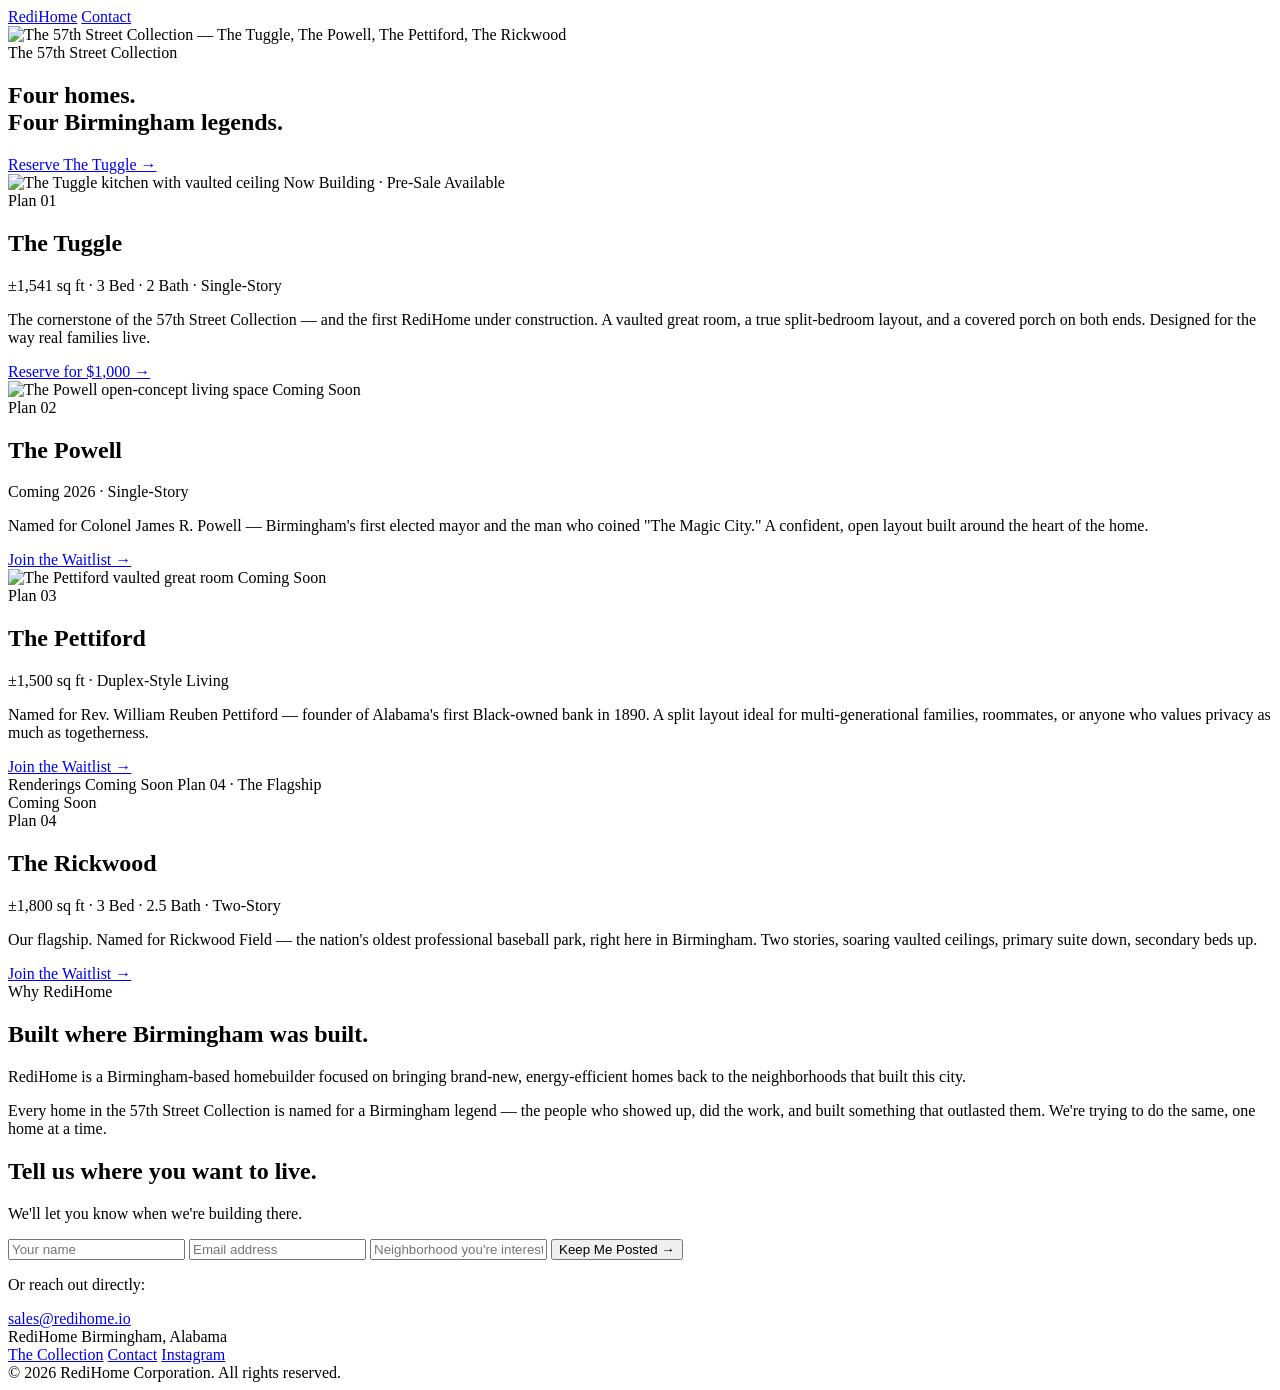
==== index.html @ cc53cb32 "Initial upload" ====
<!DOCTYPE html>
<html lang="en">
<head>
  <meta charset="UTF-8" />
  <meta name="viewport" content="width=device-width, initial-scale=1.0" />
  <title>RediHome — New homes in Birmingham's historic neighborhoods</title>
  <meta name="description" content="The 57th Street Collection. Four homes. Four Birmingham legends. Brand-new construction in Birmingham's historic neighborhoods." />

  <!-- Open Graph -->
  <meta property="og:title" content="RediHome — The 57th Street Collection" />
  <meta property="og:description" content="New homes in Birmingham's historic neighborhoods." />
  <meta property="og:image" content="/images/lineup.jpg" />
  <meta property="og:type" content="website" />

  <!-- Fonts -->
  <link rel="preconnect" href="https://fonts.googleapis.com" />
  <link rel="preconnect" href="https://fonts.gstatic.com" crossorigin />
  <link href="https://fonts.googleapis.com/css2?family=Fraunces:opsz,wght@9..144,300;9..144,400;9..144,500;9..144,600&family=Inter:wght@300;400;500;600&display=swap" rel="stylesheet" />

  <link rel="stylesheet" href="/styles.css" />
</head>
<body>

  <!-- NAV -->
  <nav class="nav">
    <a href="/" class="nav-logo">RediHome</a>
    <a href="#contact" class="nav-link">Contact</a>
  </nav>

  <!-- HERO -->
  <section class="hero">
    <div class="hero-image-wrap">
      <img src="/images/lineup.jpg" alt="The 57th Street Collection — The Tuggle, The Powell, The Pettiford, The Rickwood" class="hero-image" />
    </div>
    <div class="hero-caption">
      <span class="hero-eyebrow">The 57th Street Collection</span>
      <h1 class="hero-title">Four homes.<br/>Four Birmingham legends.</h1>
      <a href="#tuggle" class="btn-primary">Reserve The Tuggle &rarr;</a>
    </div>
  </section>

  <!-- THE COLLECTION -->
  <section class="collection" id="collection">

    <!-- THE TUGGLE -->
    <article class="plan" id="tuggle">
      <div class="plan-image">
        <img src="/images/tuggle-kitchen.jpg" alt="The Tuggle kitchen with vaulted ceiling" loading="lazy" />
        <span class="status status-available">Now Building · Pre-Sale Available</span>
      </div>
      <div class="plan-content">
        <span class="plan-number">Plan 01</span>
        <h2 class="plan-name">The Tuggle</h2>
        <p class="plan-specs">±1,541 sq ft · 3 Bed · 2 Bath · Single-Story</p>
        <p class="plan-description">
          The cornerstone of the 57th Street Collection — and the first RediHome under construction. A vaulted great room, a true split-bedroom layout, and a covered porch on both ends. Designed for the way real families live.
        </p>
        <a href="#contact" class="btn-secondary">Reserve for $1,000 &rarr;</a>
      </div>
    </article>

    <!-- THE POWELL -->
    <article class="plan plan-reverse" id="powell">
      <div class="plan-image">
        <img src="/images/powell-entry.jpg" alt="The Powell open-concept living space" loading="lazy" />
        <span class="status">Coming Soon</span>
      </div>
      <div class="plan-content">
        <span class="plan-number">Plan 02</span>
        <h2 class="plan-name">The Powell</h2>
        <p class="plan-specs">Coming 2026 · Single-Story</p>
        <p class="plan-description">
          Named for Colonel James R. Powell — Birmingham's first elected mayor and the man who coined "The Magic City." A confident, open layout built around the heart of the home.
        </p>
        <a href="#contact" class="btn-secondary">Join the Waitlist &rarr;</a>
      </div>
    </article>

    <!-- THE PETTIFORD -->
    <article class="plan" id="pettiford">
      <div class="plan-image">
        <img src="/images/pettiford-vaulted.jpg" alt="The Pettiford vaulted great room" loading="lazy" />
        <span class="status">Coming Soon</span>
      </div>
      <div class="plan-content">
        <span class="plan-number">Plan 03</span>
        <h2 class="plan-name">The Pettiford</h2>
        <p class="plan-specs">±1,500 sq ft · Duplex-Style Living</p>
        <p class="plan-description">
          Named for Rev. William Reuben Pettiford — founder of Alabama's first Black-owned bank in 1890. A split layout ideal for multi-generational families, roommates, or anyone who values privacy as much as togetherness.
        </p>
        <a href="#contact" class="btn-secondary">Join the Waitlist &rarr;</a>
      </div>
    </article>

    <!-- THE RICKWOOD -->
    <article class="plan plan-reverse" id="rickwood">
      <div class="plan-image plan-image-placeholder">
        <div class="placeholder-content">
          <span class="placeholder-label">Renderings Coming Soon</span>
          <span class="placeholder-sub">Plan 04 · The Flagship</span>
        </div>
        <span class="status">Coming Soon</span>
      </div>
      <div class="plan-content">
        <span class="plan-number">Plan 04</span>
        <h2 class="plan-name">The Rickwood</h2>
        <p class="plan-specs">±1,800 sq ft · 3 Bed · 2.5 Bath · Two-Story</p>
        <p class="plan-description">
          Our flagship. Named for Rickwood Field — the nation's oldest professional baseball park, right here in Birmingham. Two stories, soaring vaulted ceilings, primary suite down, secondary beds up.
        </p>
        <a href="#contact" class="btn-secondary">Join the Waitlist &rarr;</a>
      </div>
    </article>

  </section>

  <!-- STORY -->
  <section class="story">
    <div class="story-inner">
      <span class="story-eyebrow">Why RediHome</span>
      <h2 class="story-title">Built where Birmingham was built.</h2>
      <p>
        RediHome is a Birmingham-based homebuilder focused on bringing brand-new, energy-efficient homes back to the neighborhoods that built this city.
      </p>
      <p>
        Every home in the 57th Street Collection is named for a Birmingham legend — the people who showed up, did the work, and built something that outlasted them. We're trying to do the same, one home at a time.
      </p>
    </div>
  </section>

  <!-- CONTACT / SIGNUP -->
  <section class="contact" id="contact">
    <div class="contact-inner">
      <h2 class="contact-title">Tell us where you want to live.</h2>
      <p class="contact-sub">We'll let you know when we're building there.</p>

      <form class="contact-form" action="https://formspree.io/f/YOUR_FORM_ID" method="POST">
        <input type="text" name="name" placeholder="Your name" required />
        <input type="email" name="email" placeholder="Email address" required />
        <input type="text" name="neighborhood" placeholder="Neighborhood you're interested in (optional)" />
        <button type="submit" class="btn-primary">Keep Me Posted &rarr;</button>
      </form>

      <div class="contact-direct">
        <p>Or reach out directly:</p>
        <a href="mailto:sales@redihome.io">sales@redihome.io</a>
      </div>
    </div>
  </section>

  <!-- FOOTER -->
  <footer class="footer">
    <div class="footer-inner">
      <div class="footer-brand">
        <span class="footer-logo">RediHome</span>
        <span class="footer-tagline">Birmingham, Alabama</span>
      </div>
      <div class="footer-links">
        <a href="#collection">The Collection</a>
        <a href="#contact">Contact</a>
        <a href="https://instagram.com/redihome" target="_blank" rel="noopener">Instagram</a>
      </div>
      <div class="footer-legal">
        <span>&copy; 2026 RediHome Corporation. All rights reserved.</span>
      </div>
    </div>
  </footer>

</body>
</html>
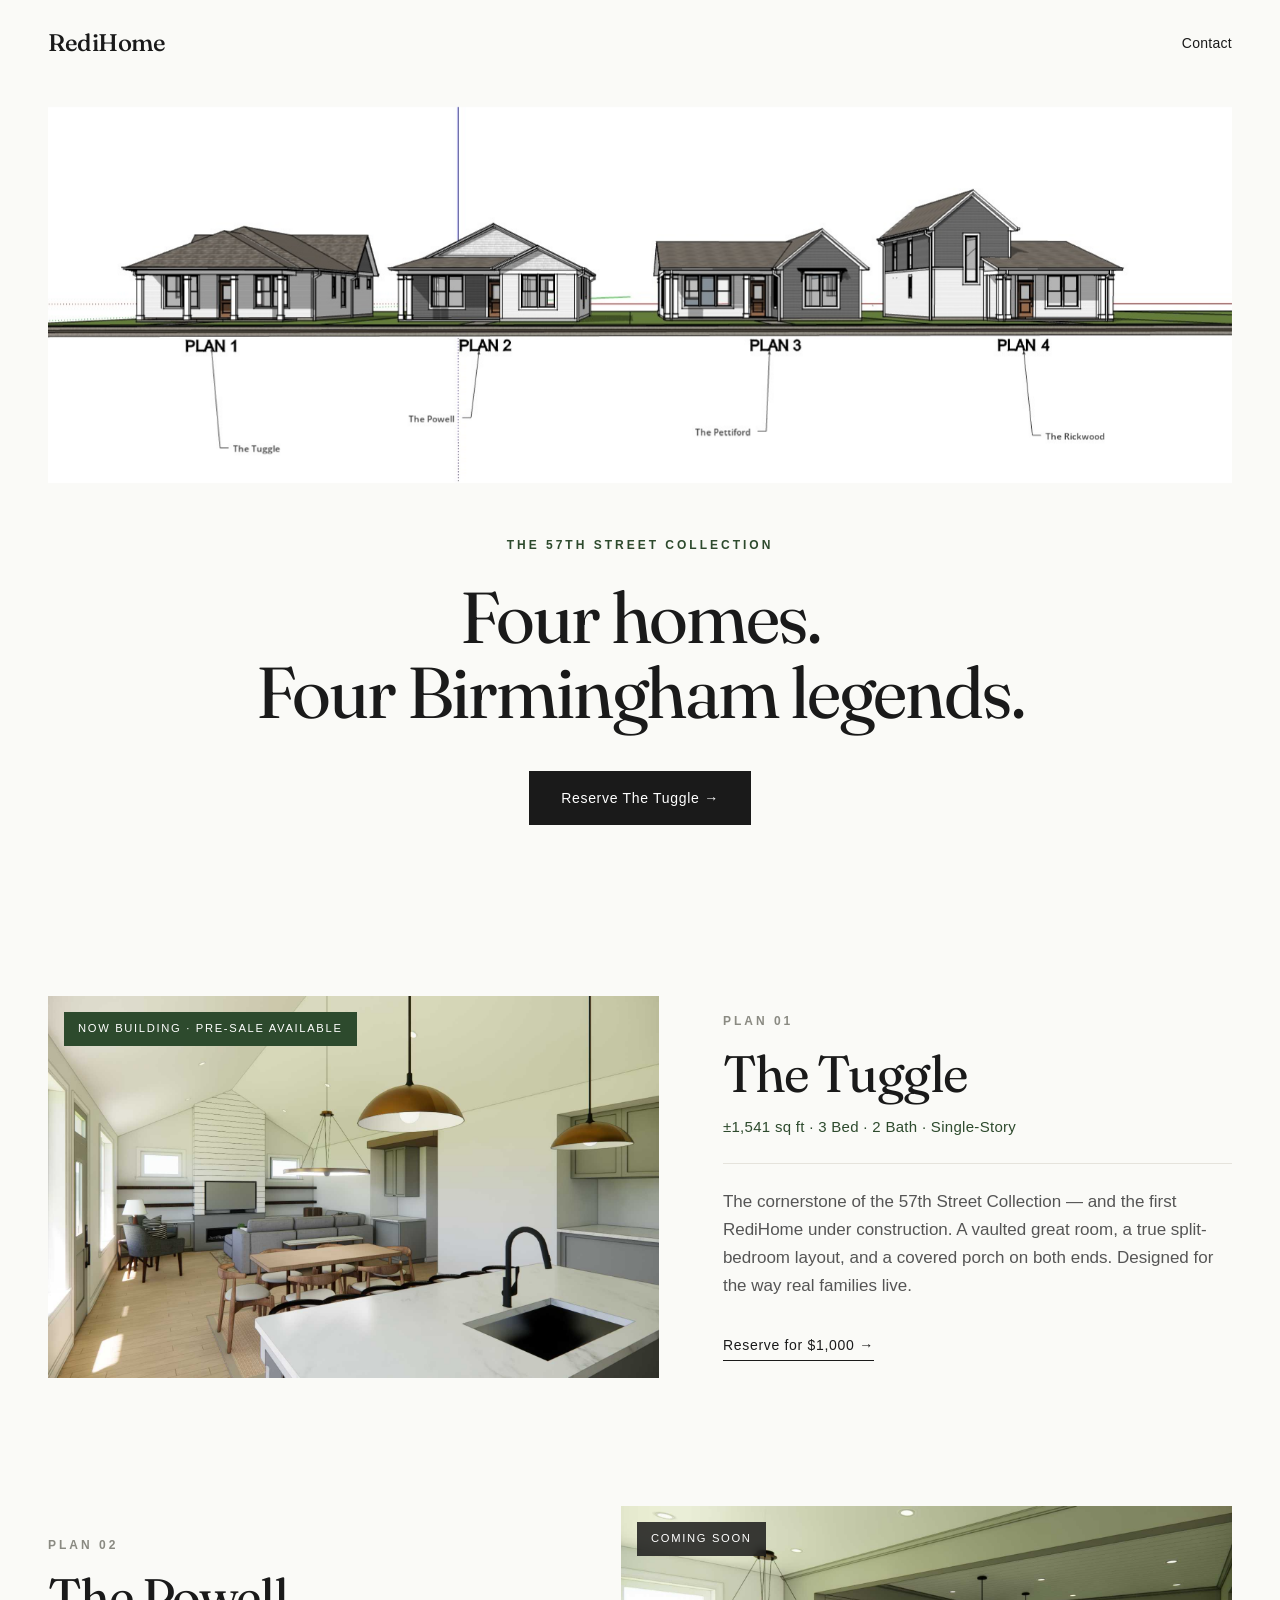
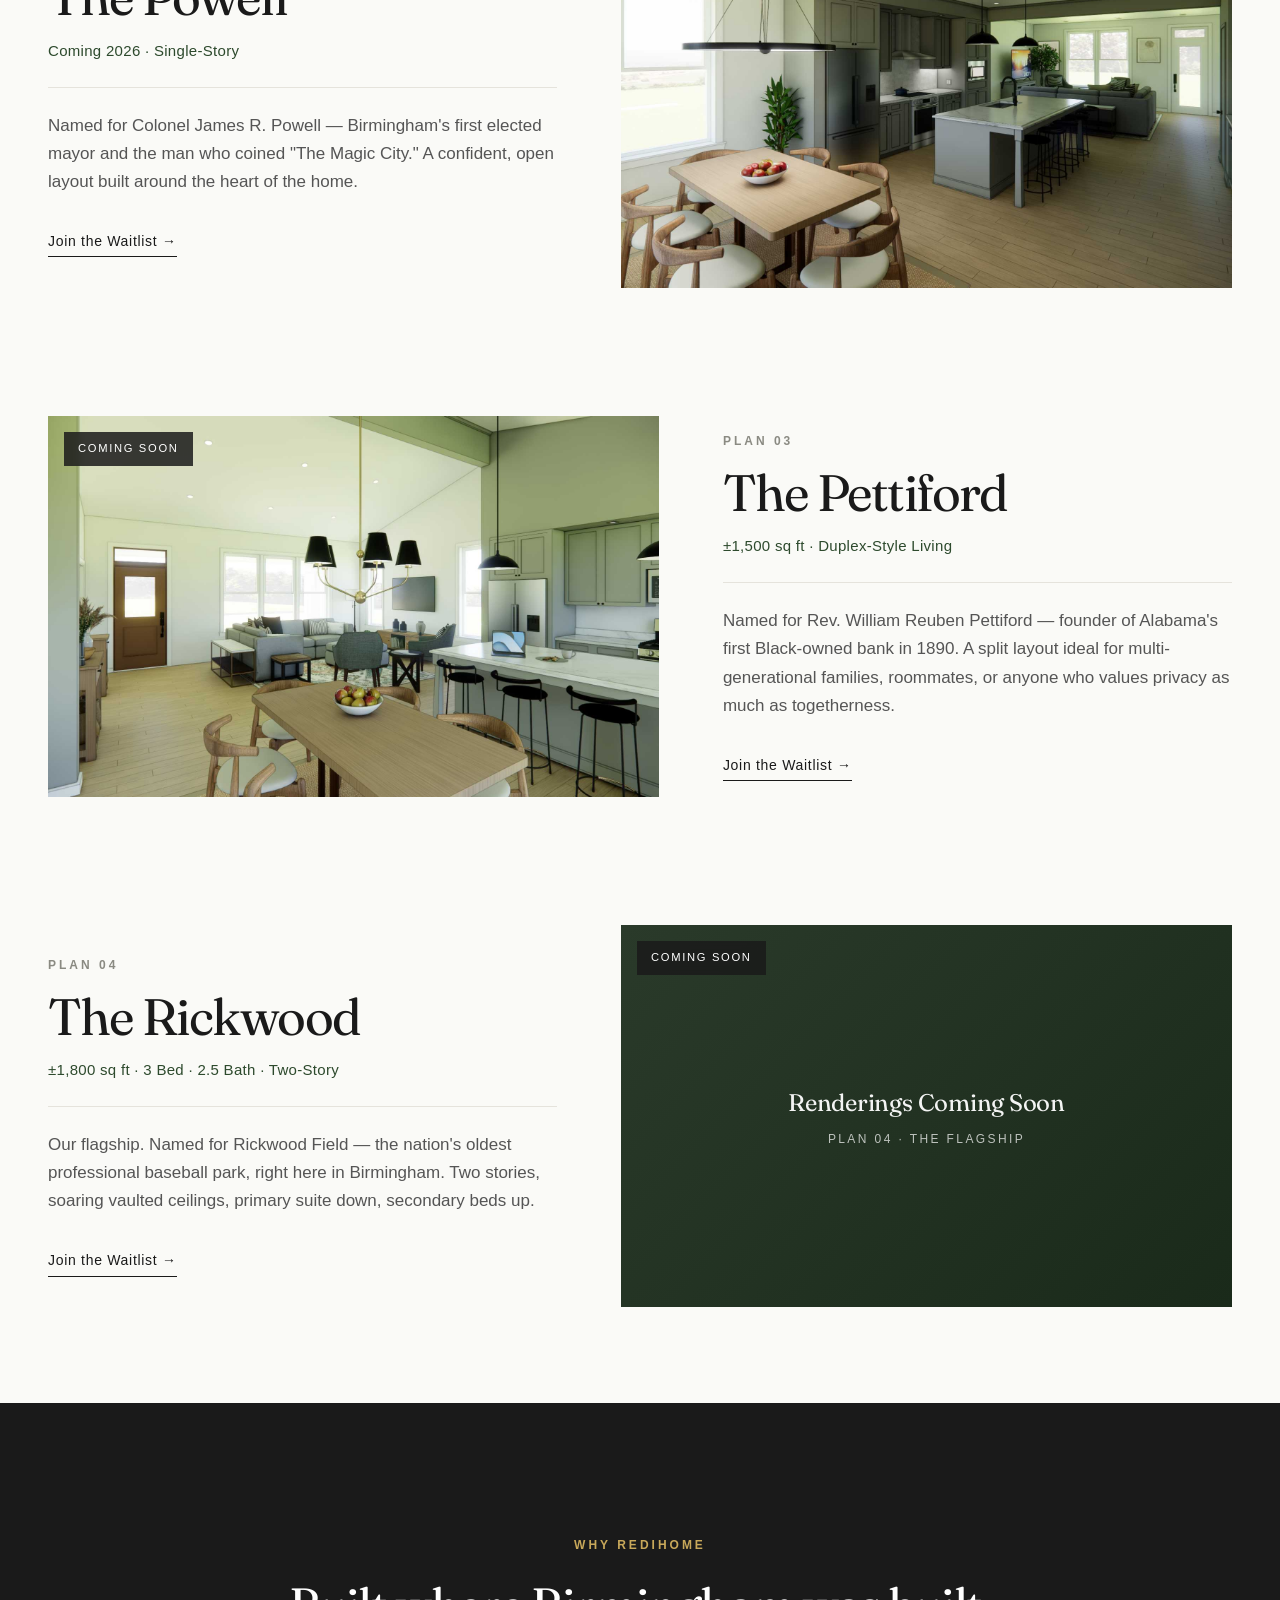
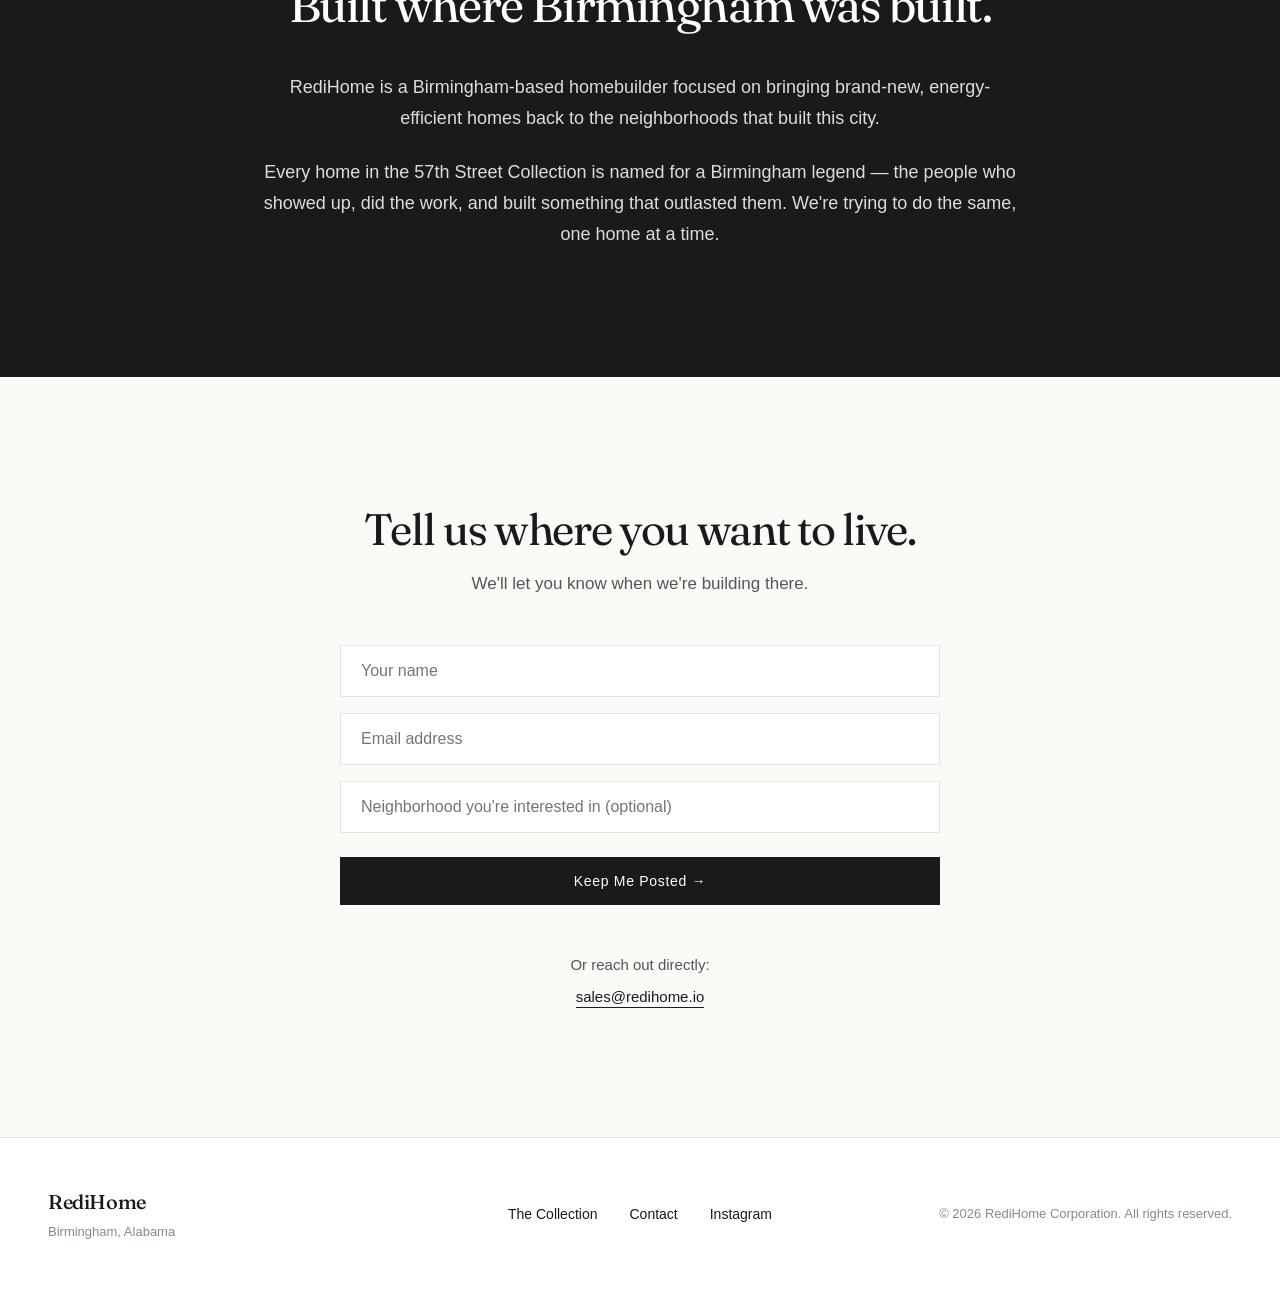
==== commit e05f31d2: "Update index.html" ====
--- a/index.html
+++ b/index.html
@@ -159,7 +159,7 @@
       <div class="footer-links">
         <a href="#collection">The Collection</a>
         <a href="#contact">Contact</a>
-        <a href="https://instagram.com/redihome" target="_blank" rel="noopener">Instagram</a>
+        <a href="https://instagram.com/redihome.io" target="_blank" rel="noopener">Instagram</a>
       </div>
       <div class="footer-legal">
         <span>&copy; 2026 RediHome Corporation. All rights reserved.</span>
--- a/styles.css
+++ b/styles.css
@@ -0,0 +1,565 @@
+/* ============================================
+   RediHome — 57th Street Collection
+   Minimalist editorial design
+   ============================================ */
+
+:root {
+  --color-bg: #fafaf7;
+  --color-paper: #ffffff;
+  --color-ink: #1a1a1a;
+  --color-ink-soft: #555;
+  --color-ink-mute: #8a8a82;
+  --color-rule: #e5e3dc;
+  --color-accent: #2d4a2d;       /* deep forest — RediHome */
+  --color-accent-soft: #5cb85c;
+  --color-gold: #c8a85a;
+
+  --font-display: 'Fraunces', Georgia, serif;
+  --font-body: 'Inter', -apple-system, sans-serif;
+
+  --container: 1280px;
+  --gutter: clamp(1.25rem, 4vw, 3rem);
+}
+
+* { box-sizing: border-box; margin: 0; padding: 0; }
+
+html { scroll-behavior: smooth; }
+
+body {
+  font-family: var(--font-body);
+  background: var(--color-bg);
+  color: var(--color-ink);
+  font-size: 16px;
+  line-height: 1.6;
+  -webkit-font-smoothing: antialiased;
+  -moz-osx-font-smoothing: grayscale;
+}
+
+img { max-width: 100%; height: auto; display: block; }
+a { color: inherit; text-decoration: none; }
+
+/* ============================================
+   NAVIGATION
+   ============================================ */
+.nav {
+  position: absolute;
+  top: 0;
+  left: 0;
+  right: 0;
+  z-index: 10;
+  display: flex;
+  justify-content: space-between;
+  align-items: center;
+  padding: 1.5rem var(--gutter);
+}
+
+.nav-logo {
+  font-family: var(--font-display);
+  font-size: 1.5rem;
+  font-weight: 500;
+  letter-spacing: -0.02em;
+  color: var(--color-ink);
+}
+
+.nav-link {
+  font-size: 0.875rem;
+  font-weight: 500;
+  letter-spacing: 0.02em;
+  color: var(--color-ink);
+  transition: opacity 0.2s ease;
+}
+
+.nav-link:hover { opacity: 0.6; }
+
+/* ============================================
+   HERO
+   ============================================ */
+.hero {
+  min-height: 100vh;
+  display: flex;
+  flex-direction: column;
+  justify-content: center;
+  padding: 6rem var(--gutter) 4rem;
+  background: var(--color-bg);
+}
+
+.hero-image-wrap {
+  max-width: var(--container);
+  width: 100%;
+  margin: 0 auto 3rem;
+}
+
+.hero-image {
+  width: 100%;
+  height: auto;
+}
+
+.hero-caption {
+  max-width: var(--container);
+  width: 100%;
+  margin: 0 auto;
+  text-align: center;
+}
+
+.hero-eyebrow {
+  display: inline-block;
+  font-size: 0.75rem;
+  font-weight: 600;
+  letter-spacing: 0.25em;
+  text-transform: uppercase;
+  color: var(--color-accent);
+  margin-bottom: 1.5rem;
+}
+
+.hero-title {
+  font-family: var(--font-display);
+  font-size: clamp(2.5rem, 6vw, 4.5rem);
+  font-weight: 400;
+  line-height: 1.05;
+  letter-spacing: -0.03em;
+  color: var(--color-ink);
+  margin-bottom: 2.5rem;
+}
+
+/* ============================================
+   BUTTONS
+   ============================================ */
+.btn-primary {
+  display: inline-block;
+  background: var(--color-ink);
+  color: var(--color-paper);
+  padding: 1rem 2rem;
+  font-size: 0.875rem;
+  font-weight: 500;
+  letter-spacing: 0.05em;
+  border: none;
+  border-radius: 0;
+  cursor: pointer;
+  transition: background 0.2s ease, transform 0.2s ease;
+  font-family: var(--font-body);
+}
+
+.btn-primary:hover {
+  background: var(--color-accent);
+  transform: translateY(-1px);
+}
+
+.btn-secondary {
+  display: inline-flex;
+  align-items: center;
+  gap: 0.5rem;
+  font-size: 0.875rem;
+  font-weight: 500;
+  letter-spacing: 0.05em;
+  color: var(--color-ink);
+  padding-bottom: 0.25rem;
+  border-bottom: 1px solid var(--color-ink);
+  transition: gap 0.2s ease, color 0.2s ease;
+}
+
+.btn-secondary:hover {
+  gap: 0.75rem;
+  color: var(--color-accent);
+  border-color: var(--color-accent);
+}
+
+/* ============================================
+   COLLECTION — PLAN CARDS
+   ============================================ */
+.collection {
+  max-width: var(--container);
+  margin: 0 auto;
+  padding: 6rem var(--gutter);
+}
+
+.plan {
+  display: grid;
+  grid-template-columns: 1.2fr 1fr;
+  gap: 4rem;
+  align-items: center;
+  margin-bottom: 8rem;
+}
+
+.plan:last-child { margin-bottom: 0; }
+
+.plan-reverse {
+  direction: rtl;
+}
+
+.plan-reverse > * {
+  direction: ltr;
+}
+
+.plan-image {
+  position: relative;
+  overflow: hidden;
+  background: var(--color-rule);
+  aspect-ratio: 16 / 10;
+}
+
+.plan-image img {
+  width: 100%;
+  height: 100%;
+  object-fit: cover;
+  transition: transform 0.6s cubic-bezier(0.22, 1, 0.36, 1);
+}
+
+.plan:hover .plan-image img {
+  transform: scale(1.03);
+}
+
+.status {
+  position: absolute;
+  top: 1rem;
+  left: 1rem;
+  background: rgba(26, 26, 26, 0.85);
+  color: var(--color-paper);
+  padding: 0.5rem 0.875rem;
+  font-size: 0.7rem;
+  font-weight: 500;
+  letter-spacing: 0.15em;
+  text-transform: uppercase;
+  backdrop-filter: blur(4px);
+}
+
+.status-available {
+  background: var(--color-accent);
+}
+
+/* Placeholder for missing renderings */
+.plan-image-placeholder {
+  background: linear-gradient(135deg, #2a3a2a 0%, #1a2a1a 100%);
+  display: flex;
+  align-items: center;
+  justify-content: center;
+}
+
+.placeholder-content {
+  text-align: center;
+  color: var(--color-paper);
+  padding: 2rem;
+}
+
+.placeholder-label {
+  display: block;
+  font-family: var(--font-display);
+  font-size: 1.5rem;
+  font-weight: 400;
+  letter-spacing: -0.01em;
+  margin-bottom: 0.5rem;
+  opacity: 0.95;
+}
+
+.placeholder-sub {
+  display: block;
+  font-size: 0.75rem;
+  font-weight: 500;
+  letter-spacing: 0.2em;
+  text-transform: uppercase;
+  opacity: 0.7;
+}
+
+/* Plan content */
+.plan-content {
+  padding: 1rem 0;
+}
+
+.plan-number {
+  display: block;
+  font-size: 0.75rem;
+  font-weight: 600;
+  letter-spacing: 0.25em;
+  text-transform: uppercase;
+  color: var(--color-ink-mute);
+  margin-bottom: 1rem;
+}
+
+.plan-name {
+  font-family: var(--font-display);
+  font-size: clamp(2.25rem, 4vw, 3.5rem);
+  font-weight: 400;
+  line-height: 1;
+  letter-spacing: -0.03em;
+  margin-bottom: 1rem;
+}
+
+.plan-specs {
+  font-size: 0.9375rem;
+  font-weight: 500;
+  color: var(--color-accent);
+  letter-spacing: 0.02em;
+  margin-bottom: 1.5rem;
+  padding-bottom: 1.5rem;
+  border-bottom: 1px solid var(--color-rule);
+}
+
+.plan-description {
+  font-size: 1.0625rem;
+  line-height: 1.65;
+  color: var(--color-ink-soft);
+  margin-bottom: 2rem;
+}
+
+/* ============================================
+   STORY
+   ============================================ */
+.story {
+  background: var(--color-ink);
+  color: var(--color-paper);
+  padding: 8rem var(--gutter);
+}
+
+.story-inner {
+  max-width: 760px;
+  margin: 0 auto;
+  text-align: center;
+}
+
+.story-eyebrow {
+  display: inline-block;
+  font-size: 0.75rem;
+  font-weight: 600;
+  letter-spacing: 0.25em;
+  text-transform: uppercase;
+  color: var(--color-gold);
+  margin-bottom: 1.5rem;
+}
+
+.story-title {
+  font-family: var(--font-display);
+  font-size: clamp(2rem, 4.5vw, 3rem);
+  font-weight: 400;
+  line-height: 1.1;
+  letter-spacing: -0.03em;
+  margin-bottom: 2.5rem;
+}
+
+.story p {
+  font-size: 1.125rem;
+  line-height: 1.7;
+  color: rgba(255, 255, 255, 0.85);
+  margin-bottom: 1.5rem;
+}
+
+.story p:last-child { margin-bottom: 0; }
+
+/* ============================================
+   CONTACT
+   ============================================ */
+.contact {
+  padding: 8rem var(--gutter);
+  background: var(--color-bg);
+}
+
+.contact-inner {
+  max-width: 600px;
+  margin: 0 auto;
+  text-align: center;
+}
+
+.contact-title {
+  font-family: var(--font-display);
+  font-size: clamp(2rem, 4vw, 2.75rem);
+  font-weight: 400;
+  line-height: 1.1;
+  letter-spacing: -0.03em;
+  margin-bottom: 1rem;
+}
+
+.contact-sub {
+  font-size: 1.0625rem;
+  color: var(--color-ink-soft);
+  margin-bottom: 3rem;
+}
+
+.contact-form {
+  display: flex;
+  flex-direction: column;
+  gap: 1rem;
+  margin-bottom: 3rem;
+}
+
+.contact-form input {
+  width: 100%;
+  padding: 1rem 1.25rem;
+  border: 1px solid var(--color-rule);
+  background: var(--color-paper);
+  font-family: var(--font-body);
+  font-size: 1rem;
+  color: var(--color-ink);
+  border-radius: 0;
+  transition: border-color 0.2s ease;
+}
+
+.contact-form input:focus {
+  outline: none;
+  border-color: var(--color-accent);
+}
+
+.contact-form button {
+  width: 100%;
+  margin-top: 0.5rem;
+}
+
+.contact-direct {
+  font-size: 0.9375rem;
+  color: var(--color-ink-soft);
+}
+
+.contact-direct p {
+  margin-bottom: 0.5rem;
+}
+
+.contact-direct a {
+  font-weight: 500;
+  color: var(--color-ink);
+  border-bottom: 1px solid var(--color-ink);
+  padding-bottom: 2px;
+  transition: color 0.2s ease, border-color 0.2s ease;
+}
+
+.contact-direct a:hover {
+  color: var(--color-accent);
+  border-color: var(--color-accent);
+}
+
+/* ============================================
+   FOOTER
+   ============================================ */
+.footer {
+  background: var(--color-paper);
+  border-top: 1px solid var(--color-rule);
+  padding: 3rem var(--gutter);
+}
+
+.footer-inner {
+  max-width: var(--container);
+  margin: 0 auto;
+  display: grid;
+  grid-template-columns: 1fr 1fr 1fr;
+  align-items: center;
+  gap: 2rem;
+}
+
+.footer-brand {
+  display: flex;
+  flex-direction: column;
+}
+
+.footer-logo {
+  font-family: var(--font-display);
+  font-size: 1.25rem;
+  font-weight: 500;
+  letter-spacing: -0.02em;
+}
+
+.footer-tagline {
+  font-size: 0.8125rem;
+  color: var(--color-ink-mute);
+  margin-top: 0.25rem;
+}
+
+.footer-links {
+  display: flex;
+  gap: 2rem;
+  justify-content: center;
+}
+
+.footer-links a {
+  font-size: 0.875rem;
+  font-weight: 500;
+  transition: color 0.2s ease;
+}
+
+.footer-links a:hover {
+  color: var(--color-accent);
+}
+
+.footer-legal {
+  text-align: right;
+  font-size: 0.8125rem;
+  color: var(--color-ink-mute);
+}
+
+/* ============================================
+   RESPONSIVE
+   ============================================ */
+@media (max-width: 900px) {
+  .plan,
+  .plan-reverse {
+    grid-template-columns: 1fr;
+    gap: 2rem;
+    margin-bottom: 5rem;
+    direction: ltr;
+  }
+
+  .hero {
+    padding-top: 5rem;
+    padding-bottom: 3rem;
+    min-height: auto;
+  }
+
+  .hero-image-wrap {
+    margin-bottom: 2rem;
+  }
+
+  .collection {
+    padding: 4rem var(--gutter);
+  }
+
+  .story,
+  .contact {
+    padding: 5rem var(--gutter);
+  }
+
+  .footer-inner {
+    grid-template-columns: 1fr;
+    text-align: center;
+    gap: 1.5rem;
+  }
+
+  .footer-links {
+    justify-content: center;
+  }
+
+  .footer-legal {
+    text-align: center;
+  }
+}
+
+@media (max-width: 600px) {
+  .nav {
+    padding: 1rem var(--gutter);
+  }
+
+  .nav-logo {
+    font-size: 1.25rem;
+  }
+
+  .hero-title {
+    margin-bottom: 2rem;
+  }
+
+  .plan-name {
+    font-size: 2.25rem;
+  }
+}
+
+/* ============================================
+   ENTRANCE ANIMATIONS
+   ============================================ */
+@keyframes fadeUp {
+  from {
+    opacity: 0;
+    transform: translateY(20px);
+  }
+  to {
+    opacity: 1;
+    transform: translateY(0);
+  }
+}
+
+.hero-eyebrow { animation: fadeUp 0.8s ease 0.1s both; }
+.hero-title { animation: fadeUp 0.8s ease 0.3s both; }
+.hero .btn-primary { animation: fadeUp 0.8s ease 0.5s both; }
+.hero-image-wrap { animation: fadeUp 1s ease both; }
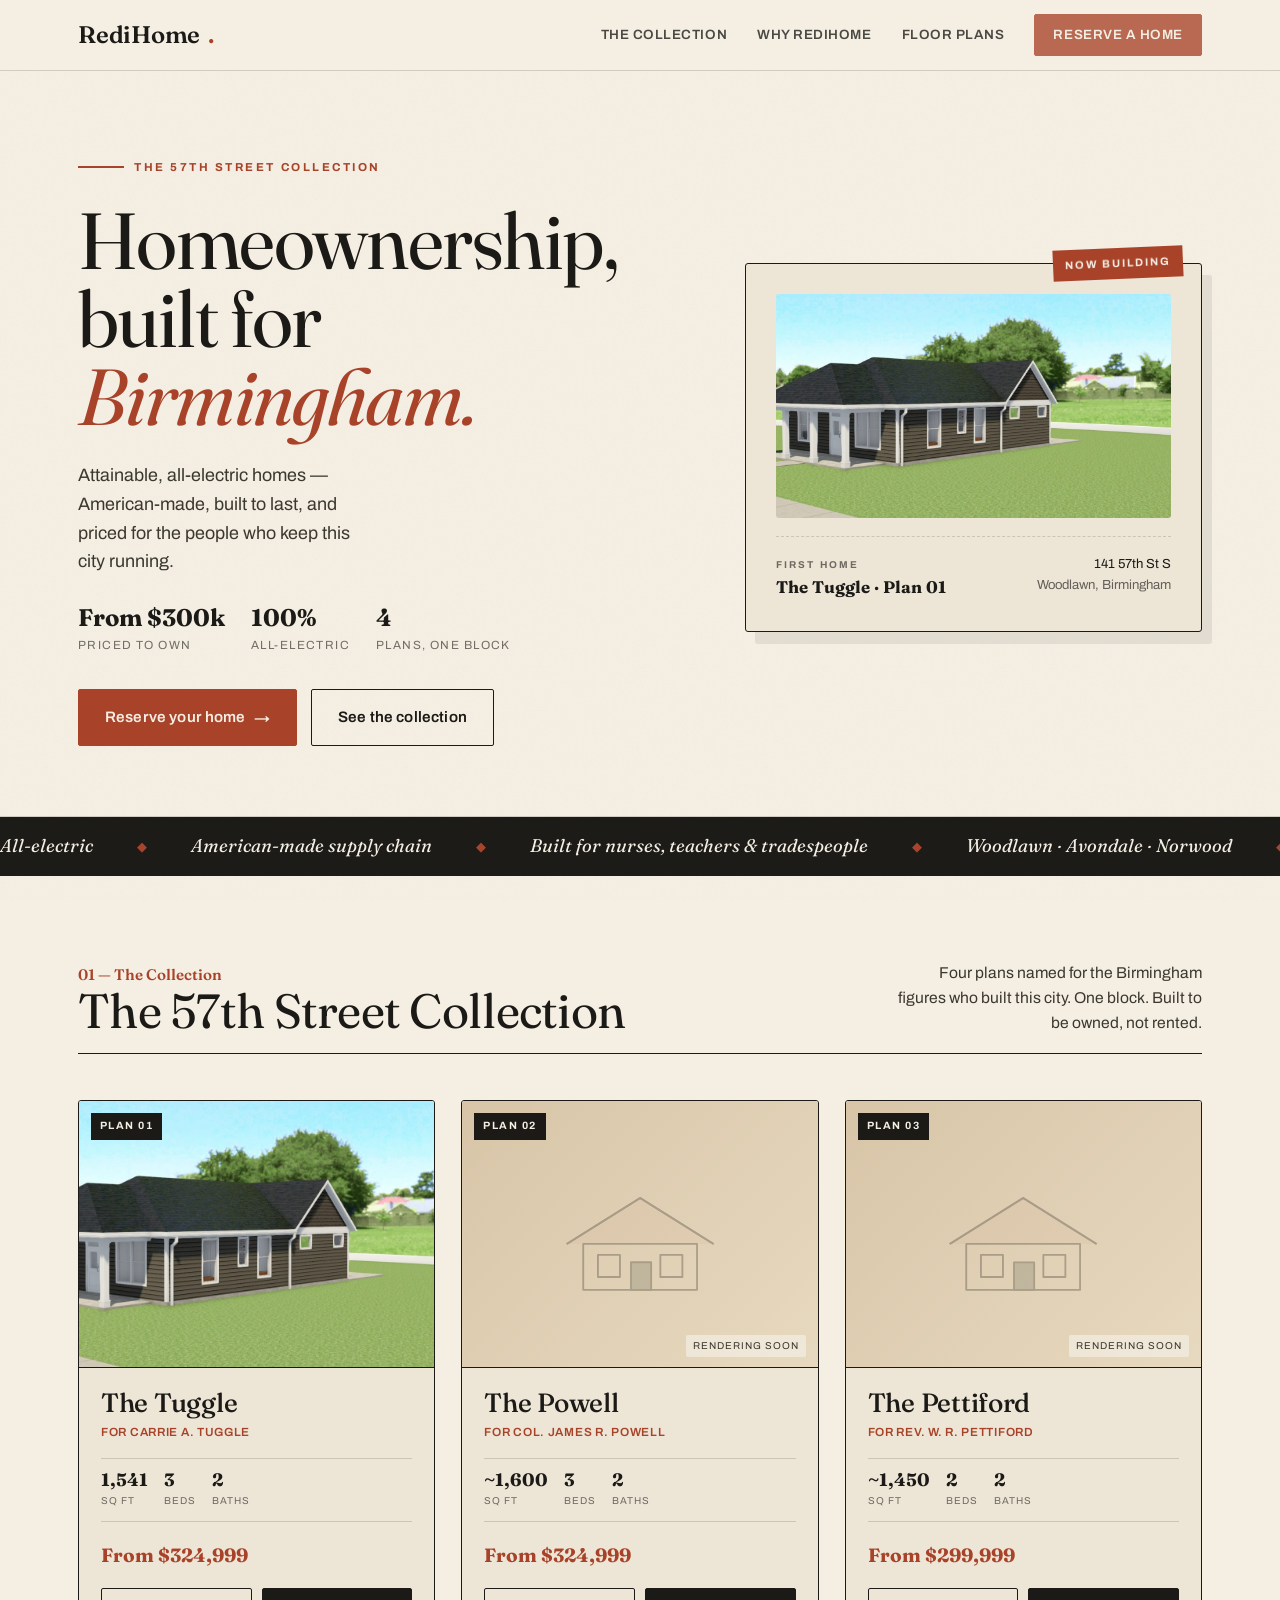
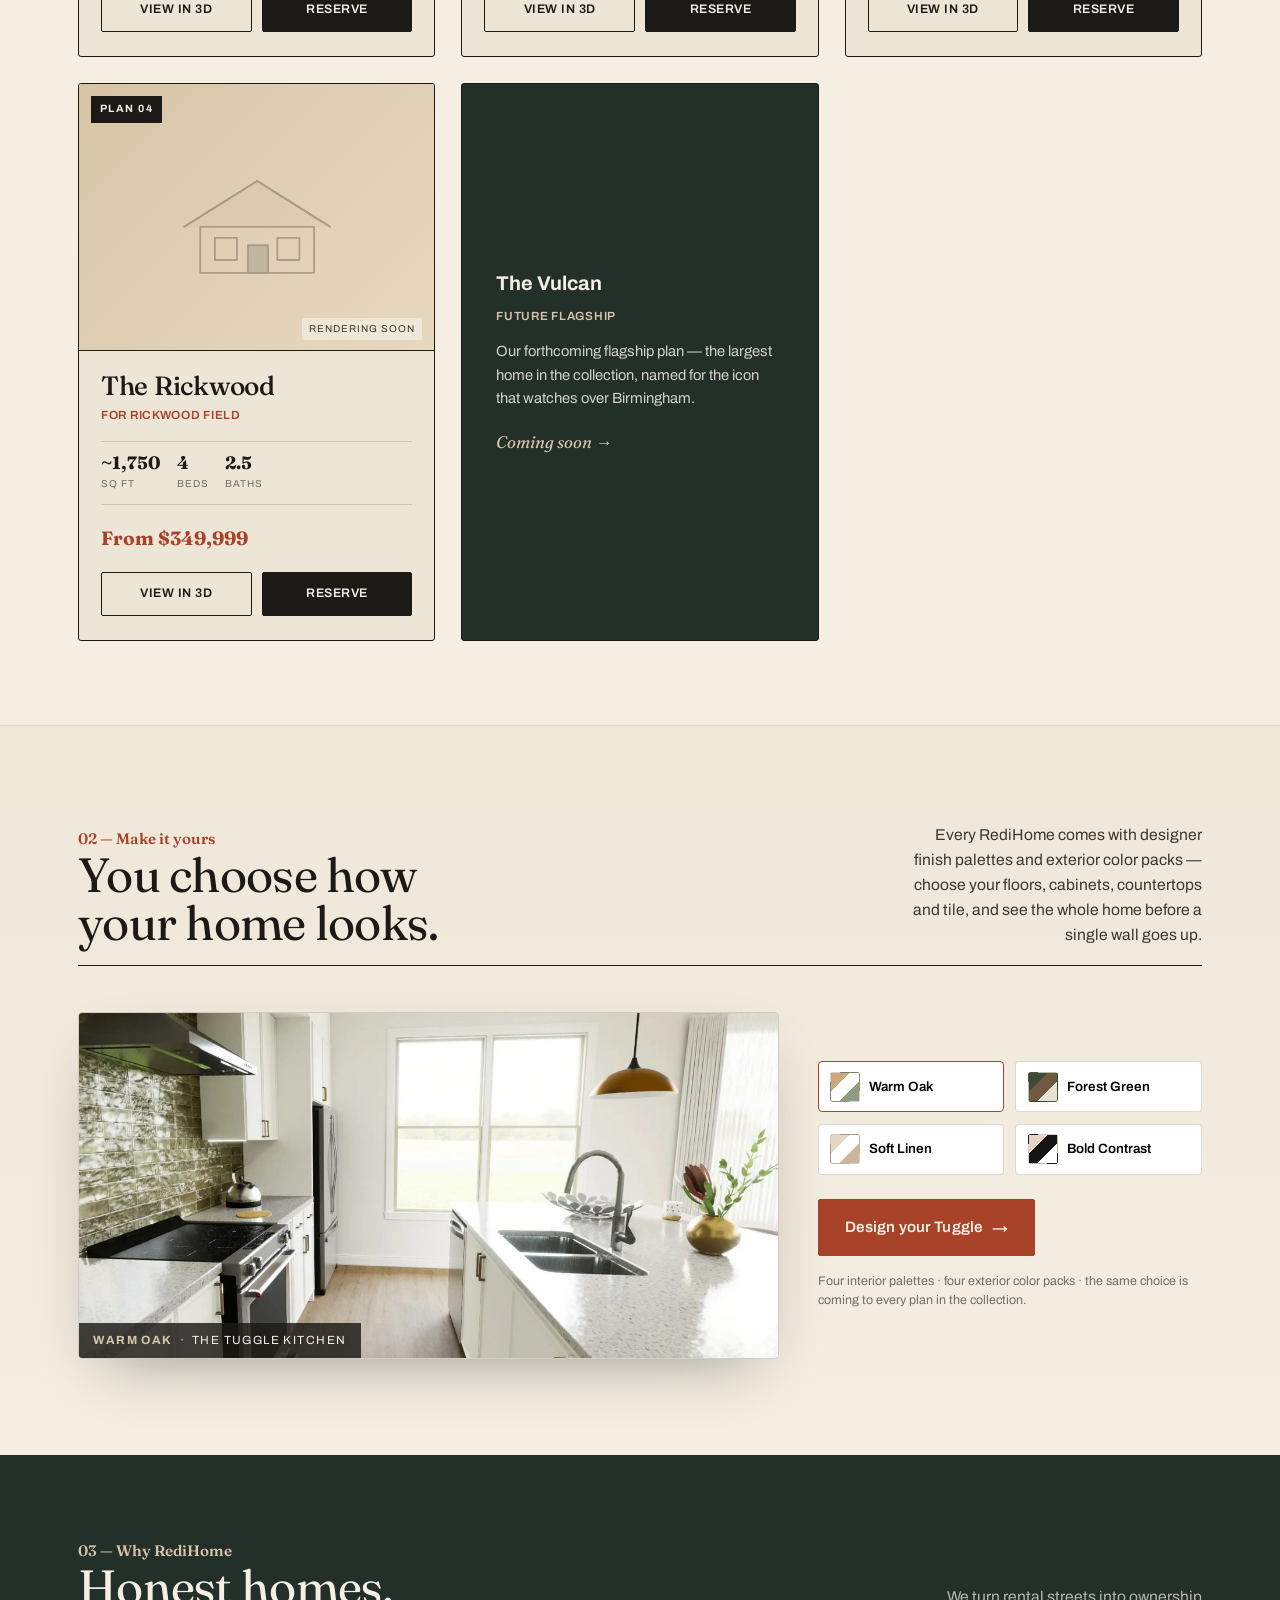
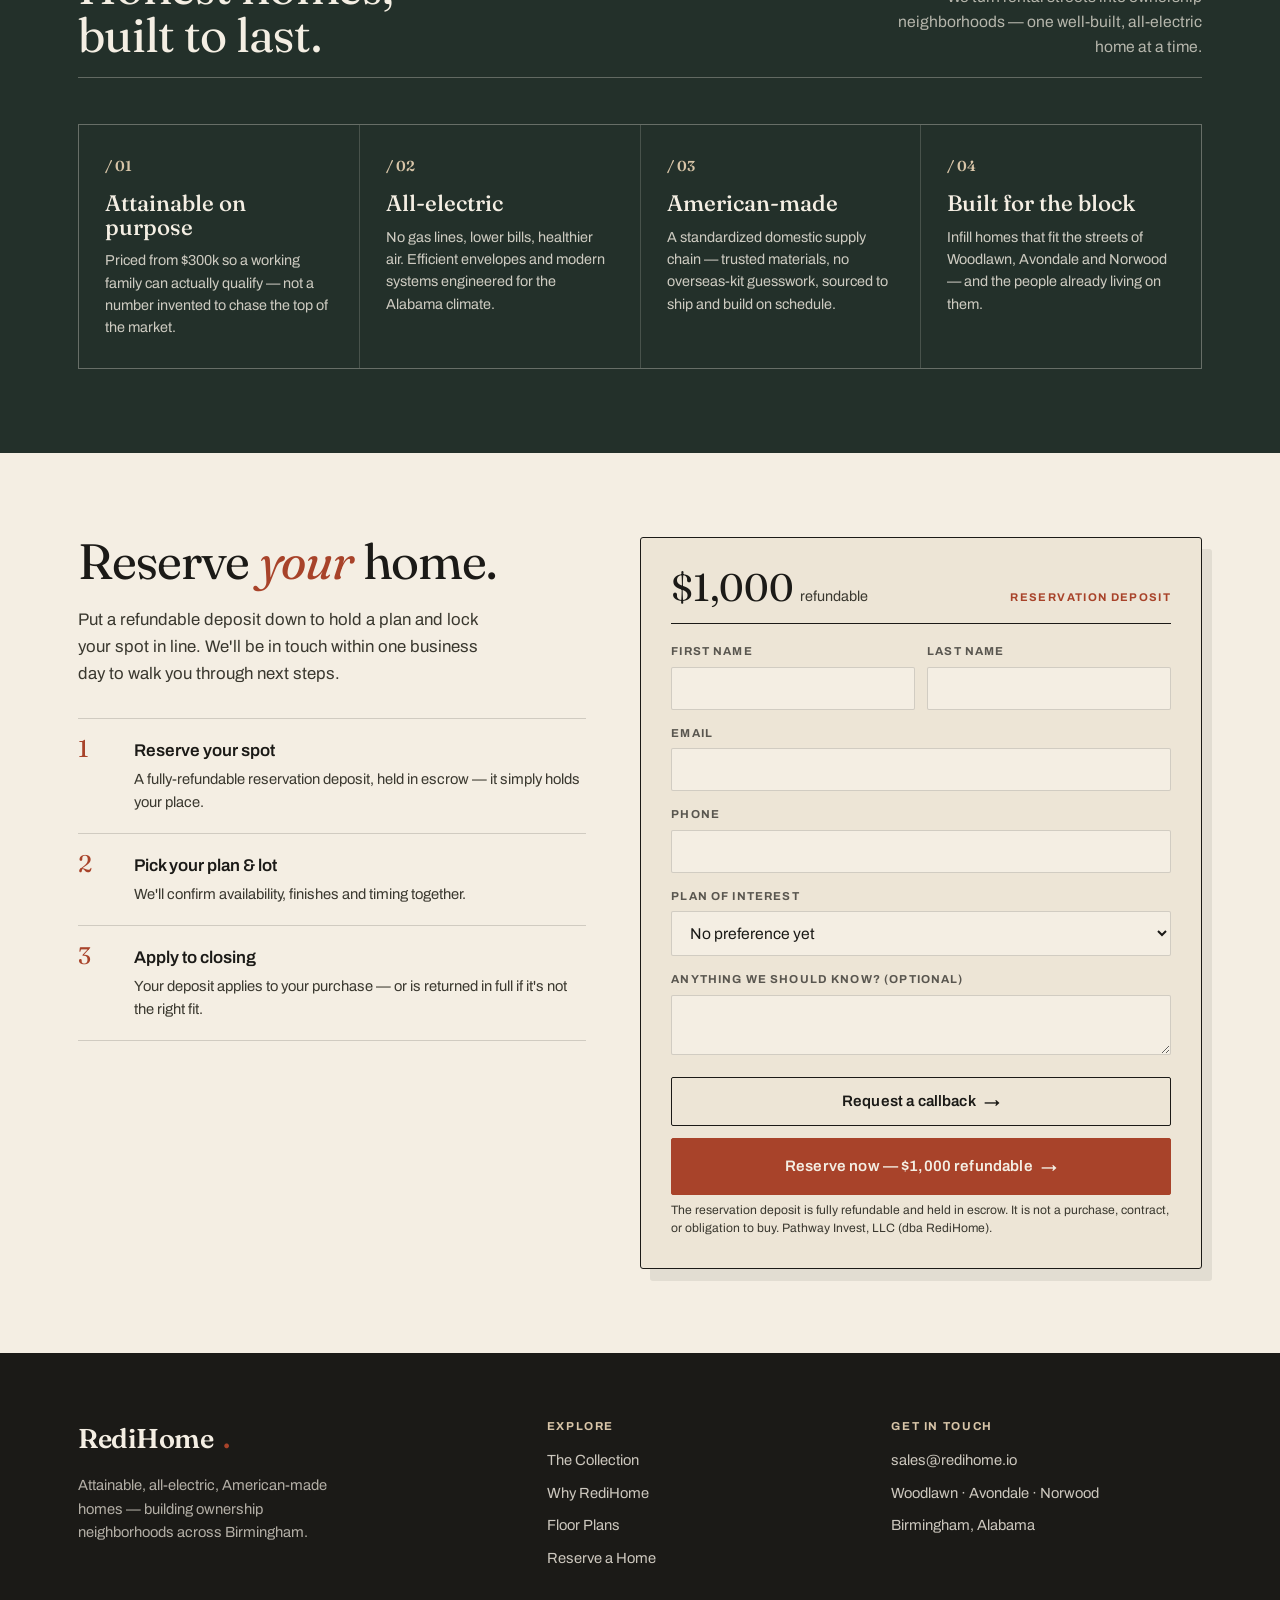
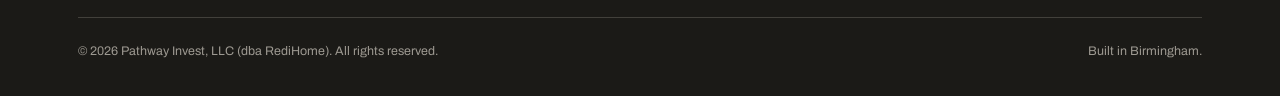
==== commit fa813f93: "Real Renderings + Finish Configurator + Pricing" ====
--- a/index.html
+++ b/index.html
@@ -1,171 +1,553 @@
 <!DOCTYPE html>
 <html lang="en">
 <head>
-  <meta charset="UTF-8" />
-  <meta name="viewport" content="width=device-width, initial-scale=1.0" />
-  <title>RediHome — New homes in Birmingham's historic neighborhoods</title>
-  <meta name="description" content="The 57th Street Collection. Four homes. Four Birmingham legends. Brand-new construction in Birmingham's historic neighborhoods." />
-
-  <!-- Open Graph -->
-  <meta property="og:title" content="RediHome — The 57th Street Collection" />
-  <meta property="og:description" content="New homes in Birmingham's historic neighborhoods." />
-  <meta property="og:image" content="/images/lineup.jpg" />
-  <meta property="og:type" content="website" />
-
-  <!-- Fonts -->
-  <link rel="preconnect" href="https://fonts.googleapis.com" />
-  <link rel="preconnect" href="https://fonts.gstatic.com" crossorigin />
-  <link href="https://fonts.googleapis.com/css2?family=Fraunces:opsz,wght@9..144,300;9..144,400;9..144,500;9..144,600&family=Inter:wght@300;400;500;600&display=swap" rel="stylesheet" />
-
-  <link rel="stylesheet" href="/styles.css" />
+<meta charset="UTF-8" />
+<meta name="viewport" content="width=device-width, initial-scale=1.0" />
+<title>RediHome — The 57th Street Collection | Attainable, all-electric homes in Birmingham</title>
+<meta name="description" content="RediHome builds attainable, all-electric, American-made homes for working Birmingham. Reserve a home from The 57th Street Collection — priced from $300,000 in Woodlawn, Avondale & Norwood." />
+<meta property="og:title" content="RediHome — The 57th Street Collection" />
+<meta property="og:description" content="Attainable, all-electric homes built for Birmingham. Now reserving." />
+<meta property="og:type" content="website" />
+<link rel="preconnect" href="https://fonts.googleapis.com">
+<link rel="preconnect" href="https://fonts.gstatic.com" crossorigin>
+<link href="https://fonts.googleapis.com/css2?family=Fraunces:ital,opsz,wght@0,9..144,300..900;1,9..144,300..700&family=Archivo:wght@400;500;600;700&display=swap" rel="stylesheet">
+<style>
+/* ============================================================================
+   REDIHOME — THE 57TH STREET COLLECTION  ·  launch landing page
+   ----------------------------------------------------------------------------
+   >>> EDIT BEFORE GOING LIVE: search this file for the word  EDIT
+   Two values you must set (in the CONFIG block near the bottom <script>):
+       1. STRIPE_LINK     — your Stripe Payment Link for the reservation deposit
+       2. FORMSPREE_URL   — your Formspree endpoint for the lead form
+   Plan specs / prices for Plans 02–05 are best estimates — confirm them.
+   Drop real renderings where you see  <!-- IMG: ... -->  comments.
+   ========================================================================== */
+
+:root{
+  --bone:#F4EEE3;          /* warm paper background */
+  --bone-2:#EDE5D6;
+  --ink:#1B1A17;           /* near-black warm charcoal */
+  --ink-soft:#3a382f;
+  --brick:#A8432A;         /* Birmingham brick — the hero accent */
+  --brick-deep:#7E2F1B;
+  --iron:#23302A;          /* deep ironwork green for dark sections */
+  --kraft:#D8C5A8;         /* tan fills */
+  --kraft-line:#cdb893;
+  --line:rgba(27,26,23,.16);
+  --maxw:1180px;
+  --serif:"Fraunces",Georgia,serif;
+  --sans:"Archivo","Helvetica Neue",sans-serif;
+}
+*{box-sizing:border-box;margin:0;padding:0}
+html{scroll-behavior:smooth}
+body{
+  background:var(--bone);
+  color:var(--ink);
+  font-family:var(--sans);
+  font-size:17px;
+  line-height:1.6;
+  -webkit-font-smoothing:antialiased;
+  overflow-x:hidden;
+}
+/* subtle paper grain */
+body::before{
+  content:"";position:fixed;inset:0;pointer-events:none;z-index:1;opacity:.5;
+  background-image:url("data:image/svg+xml,%3Csvg xmlns='http://www.w3.org/2000/svg' width='180' height='180'%3E%3Cfilter id='n'%3E%3CfeTurbulence type='fractalNoise' baseFrequency='0.9' numOctaves='2'/%3E%3C/filter%3E%3Crect width='100%25' height='100%25' filter='url(%23n)' opacity='0.04'/%3E%3C/svg%3E");
+}
+.wrap{max-width:var(--maxw);margin:0 auto;padding:0 28px;position:relative;z-index:2}
+a{color:inherit;text-decoration:none}
+.eyebrow{font-family:var(--sans);font-weight:700;font-size:.72rem;letter-spacing:.22em;text-transform:uppercase}
+.serif{font-family:var(--serif)}
+
+/* ---------- buttons ---------- */
+.btn{
+  display:inline-flex;align-items:center;gap:.55em;
+  font-family:var(--sans);font-weight:600;font-size:.95rem;letter-spacing:.01em;
+  padding:15px 26px;border-radius:2px;cursor:pointer;border:1.5px solid var(--ink);
+  background:var(--ink);color:var(--bone);transition:transform .18s ease,box-shadow .18s ease,background .18s ease;
+}
+.btn:hover{transform:translateY(-2px);box-shadow:5px 6px 0 var(--brick)}
+.btn--brick{background:var(--brick);border-color:var(--brick)}
+.btn--brick:hover{box-shadow:5px 6px 0 var(--ink)}
+.btn--ghost{background:transparent;color:var(--ink)}
+.btn--ghost:hover{background:var(--ink);color:var(--bone);box-shadow:5px 6px 0 var(--brick)}
+.btn .arr{font-size:1.05em;transition:transform .18s ease}
+.btn:hover .arr{transform:translateX(3px)}
+
+/* ---------- nav ---------- */
+header.nav{position:sticky;top:0;z-index:50;background:rgba(244,238,227,.86);backdrop-filter:blur(8px);border-bottom:1px solid var(--line)}
+.nav-in{max-width:var(--maxw);margin:0 auto;padding:14px 28px;display:flex;align-items:center;justify-content:space-between}
+.mark{display:flex;align-items:baseline;gap:.5ch;font-family:var(--serif);font-weight:600;font-size:1.5rem;letter-spacing:-.01em}
+.mark b{color:var(--brick);font-weight:600}
+.mark .dot{color:var(--brick)}
+.nav-links{display:flex;align-items:center;gap:30px}
+.nav-links a{font-size:.84rem;font-weight:600;letter-spacing:.04em;text-transform:uppercase;opacity:.78;transition:opacity .15s,color .15s}
+.nav-links a:hover{opacity:1;color:var(--brick)}
+.nav-cta{padding:9px 18px;font-size:.8rem}
+@media(max-width:760px){.nav-links a:not(.nav-cta){display:none}}
+
+/* ---------- hero ---------- */
+.hero{position:relative;padding:78px 0 70px;border-bottom:1px solid var(--line)}
+.hero-grid{display:grid;grid-template-columns:1.15fr .85fr;gap:48px;align-items:center}
+.hero-tag{display:inline-flex;align-items:center;gap:10px;color:var(--brick);margin-bottom:26px}
+.hero-tag .rule{width:46px;height:1.5px;background:var(--brick)}
+h1.hero-h{
+  font-family:var(--serif);font-weight:400;
+  font-size:clamp(2.7rem,6.2vw,5rem);line-height:.98;letter-spacing:-.02em;
+  font-optical-sizing:auto;
+}
+h1.hero-h em{font-style:italic;color:var(--brick)}
+.hero-sub{margin:26px 0 8px;font-size:1.12rem;max-width:30ch;color:var(--ink-soft)}
+.hero-specs{display:flex;gap:26px;flex-wrap:wrap;margin:30px 0 34px}
+.hero-specs .s{display:flex;flex-direction:column}
+.hero-specs .s b{font-family:var(--serif);font-size:1.5rem;line-height:1}
+.hero-specs .s span{font-size:.74rem;letter-spacing:.12em;text-transform:uppercase;opacity:.6;margin-top:6px}
+.hero-cta{display:flex;gap:14px;flex-wrap:wrap}
+/* hero visual: stamped "now building" card + house line art */
+.hero-card{position:relative;border:1.5px solid var(--ink);background:var(--bone-2);padding:30px;border-radius:3px;box-shadow:10px 12px 0 rgba(27,26,23,.08)}
+.hero-card .stamp{position:absolute;top:-16px;right:18px;background:var(--brick);color:var(--bone);font-weight:700;font-size:.68rem;letter-spacing:.18em;text-transform:uppercase;padding:7px 12px;transform:rotate(-2.5deg)}
+.house-svg{width:100%;height:auto;display:block}
+.hero-card .addr{margin-top:18px;padding-top:16px;border-top:1px dashed var(--line);display:flex;justify-content:space-between;align-items:baseline;font-size:.82rem}
+.hero-card .addr b{font-family:var(--serif);font-size:1.05rem}
+@media(max-width:880px){.hero-grid{grid-template-columns:1fr;gap:38px}.hero{padding:52px 0 50px}}
+
+/* ---------- marquee strip ---------- */
+.strip{background:var(--ink);color:var(--bone);overflow:hidden;border-bottom:1px solid var(--ink)}
+.strip-track{display:flex;gap:44px;padding:14px 0;white-space:nowrap;animation:slide 30s linear infinite;font-family:var(--serif);font-style:italic;font-size:1.15rem}
+.strip-track span{display:inline-flex;align-items:center;gap:44px}
+.strip-track i{font-style:normal;color:var(--brick);font-size:.7em}
+@keyframes slide{from{transform:translateX(0)}to{transform:translateX(-50%)}}
+
+/* ---------- section scaffold ---------- */
+section{padding:84px 0;position:relative}
+.sec-head{display:flex;align-items:flex-end;justify-content:space-between;gap:24px;margin-bottom:46px;border-bottom:1.5px solid var(--ink);padding-bottom:18px}
+.sec-num{font-family:var(--serif);font-size:.95rem;color:var(--brick);font-weight:600}
+.sec-title{font-family:var(--serif);font-weight:400;font-size:clamp(1.9rem,4vw,3rem);line-height:1;letter-spacing:-.015em}
+.sec-kicker{max-width:34ch;font-size:.98rem;color:var(--ink-soft);text-align:right}
+@media(max-width:680px){.sec-head{flex-direction:column;align-items:flex-start}.sec-kicker{text-align:left}}
+
+/* ---------- collection cards ---------- */
+.grid{display:grid;grid-template-columns:repeat(3,1fr);gap:26px}
+@media(max-width:920px){.grid{grid-template-columns:repeat(2,1fr)}}
+@media(max-width:600px){.grid{grid-template-columns:1fr}}
+.card{border:1.5px solid var(--ink);background:var(--bone-2);border-radius:3px;overflow:hidden;display:flex;flex-direction:column;transition:transform .2s ease,box-shadow .2s ease}
+.card:hover{transform:translateY(-4px);box-shadow:8px 10px 0 rgba(27,26,23,.1)}
+.card .img{position:relative;aspect-ratio:4/3;background:
+  linear-gradient(135deg,var(--kraft),#e7d9bf);border-bottom:1.5px solid var(--ink);
+  display:flex;align-items:center;justify-content:center;overflow:hidden}
+.card .img img{width:100%;height:100%;object-fit:cover;display:block}   /* real rendering goes here */
+.card .img .ph{opacity:.5;width:62%}
+.card .img .badge{position:absolute;top:12px;left:12px;background:var(--ink);color:var(--bone);font-size:.66rem;font-weight:700;letter-spacing:.14em;padding:5px 9px;text-transform:uppercase}
+.card .img .soon{position:absolute;bottom:10px;right:12px;font-size:.62rem;letter-spacing:.1em;text-transform:uppercase;color:var(--ink-soft);background:rgba(244,238,227,.7);padding:3px 7px;border-radius:2px}
+.card .body{padding:22px 22px 24px;display:flex;flex-direction:column;flex:1}
+.card .body h3{font-family:var(--serif);font-size:1.65rem;font-weight:500;line-height:1;letter-spacing:-.01em}
+.card .named{font-size:.74rem;letter-spacing:.06em;color:var(--brick);text-transform:uppercase;margin-top:7px;font-weight:600}
+.card .specs{display:flex;gap:16px;margin:16px 0 4px;font-size:.86rem;border-top:1px solid var(--line);border-bottom:1px solid var(--line);padding:12px 0}
+.card .specs div{display:flex;flex-direction:column}
+.card .specs b{font-family:var(--serif);font-size:1.12rem;line-height:1}
+.card .specs span{font-size:.62rem;letter-spacing:.1em;text-transform:uppercase;opacity:.6;margin-top:4px}
+.card .price{margin-top:14px;font-size:.95rem}
+.card .price b{font-family:var(--serif);font-size:1.2rem;color:var(--brick)}
+.card .links{margin-top:auto;padding-top:18px;display:flex;gap:10px}
+.card .links a{flex:1;text-align:center;font-size:.78rem;font-weight:600;letter-spacing:.04em;text-transform:uppercase;padding:11px 8px;border:1.5px solid var(--ink);border-radius:2px;transition:.15s}
+.card .links a.solid{background:var(--ink);color:var(--bone)}
+.card .links a.solid:hover{background:var(--brick);border-color:var(--brick)}
+.card .links a.line:hover{background:var(--ink);color:var(--bone)}
+.card.teaser{background:var(--iron);color:var(--bone);justify-content:center;align-items:flex-start;padding:34px}
+.card.teaser h3{color:var(--bone)}
+.card.teaser .named{color:var(--kraft)}
+.card.teaser p{font-size:.92rem;opacity:.85;margin-top:14px}
+.card.teaser .flag{margin-top:18px;font-family:var(--serif);font-style:italic;color:var(--kraft);font-size:1.05rem}
+
+/* ---------- why band (dark) ---------- */
+.band{background:var(--iron);color:var(--bone)}
+.band .sec-head{border-color:rgba(244,238,227,.3)}
+.band .sec-title{color:var(--bone)}
+.band .sec-num{color:var(--kraft)}
+.band .sec-kicker{color:rgba(244,238,227,.7)}
+.vals{display:grid;grid-template-columns:repeat(4,1fr);gap:1px;background:rgba(244,238,227,.18);border:1px solid rgba(244,238,227,.18)}
+@media(max-width:820px){.vals{grid-template-columns:repeat(2,1fr)}}
+@media(max-width:460px){.vals{grid-template-columns:1fr}}
+.val{background:var(--iron);padding:30px 26px}
+.val .n{font-family:var(--serif);color:var(--kraft);font-size:.9rem;font-weight:600}
+.val h4{font-family:var(--serif);font-weight:500;font-size:1.4rem;margin:14px 0 10px;line-height:1.05}
+.val p{font-size:.9rem;opacity:.82;line-height:1.55}
+
+/* ---------- reserve ---------- */
+#reserve{background:var(--bone)}
+.reserve-grid{display:grid;grid-template-columns:.95fr 1.05fr;gap:54px;align-items:start}
+@media(max-width:880px){.reserve-grid{grid-template-columns:1fr;gap:38px}}
+.reserve-copy h2{font-family:var(--serif);font-weight:400;font-size:clamp(2rem,4.2vw,3.1rem);line-height:1;letter-spacing:-.02em}
+.reserve-copy h2 em{font-style:italic;color:var(--brick)}
+.reserve-copy p{margin-top:20px;font-size:1.05rem;color:var(--ink-soft);max-width:42ch}
+.steps{margin-top:30px;display:flex;flex-direction:column;gap:0}
+.step{display:flex;gap:18px;padding:18px 0;border-top:1px solid var(--line)}
+.step:last-child{border-bottom:1px solid var(--line)}
+.step .k{font-family:var(--serif);font-size:1.5rem;color:var(--brick);line-height:1;min-width:38px}
+.step b{font-weight:600}
+.step p{margin-top:4px;font-size:.92rem;color:var(--ink-soft);max-width:none}
+.deposit-card{border:1.5px solid var(--ink);background:var(--bone-2);border-radius:3px;padding:30px;box-shadow:10px 12px 0 rgba(27,26,23,.08)}
+.deposit-card .row1{display:flex;align-items:baseline;justify-content:space-between;border-bottom:1.5px solid var(--ink);padding-bottom:16px;margin-bottom:18px}
+.deposit-card .amt{font-family:var(--serif);font-size:2.4rem;line-height:1}
+.deposit-card .amt small{font-size:.9rem;color:var(--ink-soft);font-family:var(--sans)}
+.deposit-card .tag{font-size:.7rem;letter-spacing:.12em;text-transform:uppercase;color:var(--brick);font-weight:700}
+.field{margin-bottom:14px}
+.field label{display:block;font-size:.72rem;letter-spacing:.1em;text-transform:uppercase;font-weight:700;margin-bottom:6px;opacity:.7}
+.field input,.field select,.field textarea{
+  width:100%;font-family:var(--sans);font-size:.98rem;padding:12px 14px;
+  border:1.5px solid var(--line);background:var(--bone);border-radius:2px;color:var(--ink);transition:border .15s}
+.field input:focus,.field select:focus,.field textarea:focus{outline:none;border-color:var(--brick)}
+.field.two{display:grid;grid-template-columns:1fr 1fr;gap:12px}
+.deposit-card .actions{margin-top:8px;display:flex;flex-direction:column;gap:12px}
+.deposit-card .actions .btn{width:100%;justify-content:center}
+.note{font-size:.76rem;color:var(--ink-soft);margin-top:6px;line-height:1.5}
+.formmsg{display:none;padding:14px 16px;border-radius:2px;font-size:.9rem;margin-top:6px}
+.formmsg.ok{display:block;background:#e7efe4;border:1px solid #6f8f63;color:#2f4a26}
+.formmsg.err{display:block;background:#f3e0da;border:1px solid var(--brick);color:var(--brick-deep)}
+
+/* ---------- footer ---------- */
+footer{background:var(--ink);color:var(--bone);padding:64px 0 34px}
+.foot-top{display:grid;grid-template-columns:1.4fr 1fr 1fr;gap:34px;padding-bottom:38px;border-bottom:1px solid rgba(244,238,227,.18)}
+@media(max-width:720px){.foot-top{grid-template-columns:1fr;gap:26px}}
+.foot-top .mark{color:var(--bone);font-size:1.7rem}
+.foot-top p{opacity:.7;font-size:.92rem;margin-top:14px;max-width:34ch}
+.foot-col h5{font-size:.72rem;letter-spacing:.14em;text-transform:uppercase;color:var(--kraft);margin-bottom:14px}
+.foot-col a,.foot-col span{display:block;font-size:.92rem;opacity:.82;margin-bottom:9px}
+.foot-col a:hover{opacity:1;color:var(--brick)}
+.foot-bot{padding-top:24px;display:flex;justify-content:space-between;flex-wrap:wrap;gap:10px;font-size:.78rem;opacity:.6}
+
+/* ---------- load reveal ---------- */
+.reveal{opacity:0;transform:translateY(18px);transition:opacity .7s cubic-bezier(.2,.7,.2,1),transform .7s cubic-bezier(.2,.7,.2,1)}
+.reveal.in{opacity:1;transform:none}
+</style>
 </head>
 <body>
 
-  <!-- NAV -->
-  <nav class="nav">
-    <a href="/" class="nav-logo">RediHome</a>
-    <a href="#contact" class="nav-link">Contact</a>
-  </nav>
-
-  <!-- HERO -->
-  <section class="hero">
-    <div class="hero-image-wrap">
-      <img src="/images/lineup.jpg" alt="The 57th Street Collection — The Tuggle, The Powell, The Pettiford, The Rickwood" class="hero-image" />
-    </div>
-    <div class="hero-caption">
-      <span class="hero-eyebrow">The 57th Street Collection</span>
-      <h1 class="hero-title">Four homes.<br/>Four Birmingham legends.</h1>
-      <a href="#tuggle" class="btn-primary">Reserve The Tuggle &rarr;</a>
-    </div>
-  </section>
-
-  <!-- THE COLLECTION -->
-  <section class="collection" id="collection">
-
-    <!-- THE TUGGLE -->
-    <article class="plan" id="tuggle">
-      <div class="plan-image">
-        <img src="/images/tuggle-kitchen.jpg" alt="The Tuggle kitchen with vaulted ceiling" loading="lazy" />
-        <span class="status status-available">Now Building · Pre-Sale Available</span>
-      </div>
-      <div class="plan-content">
-        <span class="plan-number">Plan 01</span>
-        <h2 class="plan-name">The Tuggle</h2>
-        <p class="plan-specs">±1,541 sq ft · 3 Bed · 2 Bath · Single-Story</p>
-        <p class="plan-description">
-          The cornerstone of the 57th Street Collection — and the first RediHome under construction. A vaulted great room, a true split-bedroom layout, and a covered porch on both ends. Designed for the way real families live.
-        </p>
-        <a href="#contact" class="btn-secondary">Reserve for $1,000 &rarr;</a>
-      </div>
-    </article>
-
-    <!-- THE POWELL -->
-    <article class="plan plan-reverse" id="powell">
-      <div class="plan-image">
-        <img src="/images/powell-entry.jpg" alt="The Powell open-concept living space" loading="lazy" />
-        <span class="status">Coming Soon</span>
-      </div>
-      <div class="plan-content">
-        <span class="plan-number">Plan 02</span>
-        <h2 class="plan-name">The Powell</h2>
-        <p class="plan-specs">Coming 2026 · Single-Story</p>
-        <p class="plan-description">
-          Named for Colonel James R. Powell — Birmingham's first elected mayor and the man who coined "The Magic City." A confident, open layout built around the heart of the home.
-        </p>
-        <a href="#contact" class="btn-secondary">Join the Waitlist &rarr;</a>
-      </div>
-    </article>
-
-    <!-- THE PETTIFORD -->
-    <article class="plan" id="pettiford">
-      <div class="plan-image">
-        <img src="/images/pettiford-vaulted.jpg" alt="The Pettiford vaulted great room" loading="lazy" />
-        <span class="status">Coming Soon</span>
-      </div>
-      <div class="plan-content">
-        <span class="plan-number">Plan 03</span>
-        <h2 class="plan-name">The Pettiford</h2>
-        <p class="plan-specs">±1,500 sq ft · Duplex-Style Living</p>
-        <p class="plan-description">
-          Named for Rev. William Reuben Pettiford — founder of Alabama's first Black-owned bank in 1890. A split layout ideal for multi-generational families, roommates, or anyone who values privacy as much as togetherness.
-        </p>
-        <a href="#contact" class="btn-secondary">Join the Waitlist &rarr;</a>
-      </div>
-    </article>
-
-    <!-- THE RICKWOOD -->
-    <article class="plan plan-reverse" id="rickwood">
-      <div class="plan-image plan-image-placeholder">
-        <div class="placeholder-content">
-          <span class="placeholder-label">Renderings Coming Soon</span>
-          <span class="placeholder-sub">Plan 04 · The Flagship</span>
+<!-- ============================ NAV ============================ -->
+<header class="nav">
+  <div class="nav-in">
+    <a href="#top" class="mark">RediHome<span class="dot">.</span></a>
+    <nav class="nav-links">
+      <a href="#collection">The Collection</a>
+      <a href="#why">Why RediHome</a>
+      <a href="plans.html">Floor Plans</a>
+      <a href="#reserve" class="btn btn--brick nav-cta">Reserve a Home</a>
+    </nav>
+  </div>
+</header>
+
+<!-- ============================ HERO ============================ -->
+<a id="top"></a>
+<section class="hero">
+  <div class="wrap hero-grid">
+    <div class="reveal">
+      <span class="hero-tag eyebrow"><span class="rule"></span>The 57th Street Collection</span>
+      <h1 class="hero-h">Homeownership,<br>built for <em>Birmingham.</em></h1>
+      <p class="hero-sub">Attainable, all-electric homes — American-made, built to last, and priced for the people who keep this city running.</p>
+      <div class="hero-specs">
+        <div class="s"><b>From $300k</b><span>Priced to own</span></div>
+        <div class="s"><b>100%</b><span>All-electric</span></div>
+        <div class="s"><b>4</b><span>Plans, one block</span></div>
+      </div>
+      <div class="hero-cta">
+        <a href="#reserve" class="btn btn--brick">Reserve your home <span class="arr">→</span></a>
+        <a href="#collection" class="btn btn--ghost">See the collection</a>
+      </div>
+    </div>
+
+    <div class="hero-card reveal">
+      <span class="stamp">Now Building</span>
+      <img src="assets/tuggle/exterior.jpg" alt="The Tuggle — new construction at 141 57th St S, Woodlawn" style="width:100%;height:auto;display:block;border-radius:3px">
+      <div class="addr">
+        <div><span class="eyebrow" style="opacity:.6;font-size:.62rem">First home</span><br><b>The Tuggle · Plan 01</b></div>
+        <div style="text-align:right">141 57th St S<br><span style="opacity:.65">Woodlawn, Birmingham</span></div>
+      </div>
+    </div>
+  </div>
+</section>
+
+<!-- ============================ MARQUEE ============================ -->
+<div class="strip" aria-hidden="true">
+  <div class="strip-track">
+    <span>All-electric <i>◆</i> American-made supply chain <i>◆</i> Built for nurses, teachers & tradespeople <i>◆</i> Woodlawn · Avondale · Norwood <i>◆</i> Attainable by design <i>◆</i></span>
+    <span>All-electric <i>◆</i> American-made supply chain <i>◆</i> Built for nurses, teachers & tradespeople <i>◆</i> Woodlawn · Avondale · Norwood <i>◆</i> Attainable by design <i>◆</i></span>
+  </div>
+</div>
+
+<!-- ============================ COLLECTION ============================ -->
+<section id="collection">
+  <div class="wrap">
+    <div class="sec-head reveal">
+      <div>
+        <div class="sec-num">01 — The Collection</div>
+        <h2 class="sec-title">The 57th Street Collection</h2>
+      </div>
+      <p class="sec-kicker">Four plans named for the Birmingham figures who built this city. One block. Built to be owned, not rented.</p>
+    </div>
+
+    <div class="grid" id="planGrid"><!-- cards injected by JS from PLANS[] --></div>
+  </div>
+</section>
+
+<!-- ===================== MAKE IT YOURS ===================== -->
+<section id="finishes" class="mk">
+  <style>
+    .mk{padding:clamp(3.5rem,8vw,6rem) 0;background:linear-gradient(180deg,#efe7d8 0%,var(--bone) 100%);border-top:1px solid rgba(27,26,23,.08)}
+    .mk-stage{display:grid;grid-template-columns:1.55fr .85fr;gap:clamp(1.4rem,3vw,2.6rem);align-items:center;margin-top:2.2rem}
+    .mk-figure{margin:0;position:relative;border:1px solid rgba(27,26,23,.14);border-radius:4px;overflow:hidden;box-shadow:0 24px 60px -28px rgba(27,26,23,.45)}
+    .mk-figure img{display:block;width:100%;height:auto;aspect-ratio:1400/690;object-fit:cover;transition:opacity .25s ease}
+    .mk-figure figcaption{position:absolute;left:0;bottom:0;background:rgba(27,26,23,.82);color:var(--bone);font-size:.74rem;letter-spacing:.12em;text-transform:uppercase;padding:.5rem .9rem}
+    .mk-figure figcaption span{color:var(--kraft,#d8c5a8);font-weight:700}
+    .mk-pals{display:grid;grid-template-columns:1fr 1fr;gap:.7rem;margin-bottom:1.5rem}
+    .mk-pal{display:flex;align-items:center;gap:.6rem;text-align:left;background:#fff;border:1.5px solid rgba(27,26,23,.16);border-radius:4px;padding:.6rem .7rem;cursor:pointer;font:inherit;transition:border-color .15s,transform .15s}
+    .mk-pal:hover{transform:translateY(-1px)}
+    .mk-pal.active{border-color:var(--brick)}
+    .mk-pal span{flex:0 0 auto;width:30px;height:30px;border-radius:3px;border:1px solid rgba(27,26,23,.2);background:linear-gradient(135deg,var(--a) 0 33%,var(--b) 33% 66%,var(--c) 66% 100%)}
+    .mk-pal b{font-size:.84rem;font-weight:600}
+    .mk-note{font-size:.78rem;opacity:.6;margin-top:1rem;line-height:1.5}
+    @media(max-width:780px){.mk-stage{grid-template-columns:1fr}}
+  </style>
+  <div class="wrap">
+    <div class="sec-head reveal">
+      <div>
+        <div class="sec-num">02 — Make it yours</div>
+        <h2 class="sec-title">You choose how<br>your home looks.</h2>
+      </div>
+      <p class="sec-kicker">Every RediHome comes with designer finish palettes and exterior color packs — choose your floors, cabinets, countertops and tile, and see the whole home before a single wall goes up.</p>
+    </div>
+
+    <div class="mk-stage reveal">
+      <figure class="mk-figure">
+        <img id="mkImg" src="assets/tuggle/kitchen-oak.jpg" alt="The Tuggle kitchen — Warm Oak palette">
+        <figcaption><span id="mkName">Warm Oak</span> &nbsp;·&nbsp; The Tuggle kitchen</figcaption>
+      </figure>
+      <div class="mk-side">
+        <div class="mk-pals" id="mkPals">
+          <button class="mk-pal active" data-img="assets/tuggle/kitchen-oak.jpg"   data-name="Warm Oak"      style="--a:#caa97e;--b:#ffffff;--c:#8f9b82"><span></span><b>Warm Oak</b></button>
+          <button class="mk-pal"        data-img="assets/tuggle/kitchen-green.jpg" data-name="Forest Green"  style="--a:#3d4a39;--b:#6f5a3f;--c:#e7e2d8"><span></span><b>Forest Green</b></button>
+          <button class="mk-pal"        data-img="assets/tuggle/kitchen-linen.jpg" data-name="Soft Linen"    style="--a:#e4d8c5;--b:#ffffff;--c:#cbb89a"><span></span><b>Soft Linen</b></button>
+          <button class="mk-pal"        data-img="assets/tuggle/kitchen-bold.jpg"  data-name="Bold Contrast" style="--a:#e4d8c5;--b:#161616;--c:#ffffff"><span></span><b>Bold Contrast</b></button>
         </div>
-        <span class="status">Coming Soon</span>
-      </div>
-      <div class="plan-content">
-        <span class="plan-number">Plan 04</span>
-        <h2 class="plan-name">The Rickwood</h2>
-        <p class="plan-specs">±1,800 sq ft · 3 Bed · 2.5 Bath · Two-Story</p>
-        <p class="plan-description">
-          Our flagship. Named for Rickwood Field — the nation's oldest professional baseball park, right here in Birmingham. Two stories, soaring vaulted ceilings, primary suite down, secondary beds up.
-        </p>
-        <a href="#contact" class="btn-secondary">Join the Waitlist &rarr;</a>
-      </div>
-    </article>
-
-  </section>
-
-  <!-- STORY -->
-  <section class="story">
-    <div class="story-inner">
-      <span class="story-eyebrow">Why RediHome</span>
-      <h2 class="story-title">Built where Birmingham was built.</h2>
-      <p>
-        RediHome is a Birmingham-based homebuilder focused on bringing brand-new, energy-efficient homes back to the neighborhoods that built this city.
-      </p>
-      <p>
-        Every home in the 57th Street Collection is named for a Birmingham legend — the people who showed up, did the work, and built something that outlasted them. We're trying to do the same, one home at a time.
-      </p>
-    </div>
-  </section>
-
-  <!-- CONTACT / SIGNUP -->
-  <section class="contact" id="contact">
-    <div class="contact-inner">
-      <h2 class="contact-title">Tell us where you want to live.</h2>
-      <p class="contact-sub">We'll let you know when we're building there.</p>
-
-      <form class="contact-form" action="https://formspree.io/f/YOUR_FORM_ID" method="POST">
-        <input type="text" name="name" placeholder="Your name" required />
-        <input type="email" name="email" placeholder="Email address" required />
-        <input type="text" name="neighborhood" placeholder="Neighborhood you're interested in (optional)" />
-        <button type="submit" class="btn-primary">Keep Me Posted &rarr;</button>
+        <a class="btn btn--brick" href="plans.html#tuggle">Design your Tuggle <span class="arr">→</span></a>
+        <p class="mk-note">Four interior palettes · four exterior color packs · the same choice is coming to every plan in the collection.</p>
+      </div>
+    </div>
+  </div>
+</section>
+
+<!-- ============================ WHY ============================ -->
+<section id="why" class="band">
+  <div class="wrap">
+    <div class="sec-head reveal">
+      <div>
+        <div class="sec-num">03 — Why RediHome</div>
+        <h2 class="sec-title">Honest homes,<br>built to last.</h2>
+      </div>
+      <p class="sec-kicker">We turn rental streets into ownership neighborhoods — one well-built, all-electric home at a time.</p>
+    </div>
+    <div class="vals reveal">
+      <div class="val"><div class="n">/ 01</div><h4>Attainable on purpose</h4><p>Priced from $300k so a working family can actually qualify — not a number invented to chase the top of the market.</p></div>
+      <div class="val"><div class="n">/ 02</div><h4>All-electric</h4><p>No gas lines, lower bills, healthier air. Efficient envelopes and modern systems engineered for the Alabama climate.</p></div>
+      <div class="val"><div class="n">/ 03</div><h4>American-made</h4><p>A standardized domestic supply chain — trusted materials, no overseas-kit guesswork, sourced to ship and build on schedule.</p></div>
+      <div class="val"><div class="n">/ 04</div><h4>Built for the block</h4><p>Infill homes that fit the streets of Woodlawn, Avondale and Norwood — and the people already living on them.</p></div>
+    </div>
+  </div>
+</section>
+
+<!-- ============================ RESERVE ============================ -->
+<section id="reserve">
+  <div class="wrap reserve-grid">
+    <div class="reserve-copy reveal">
+      <h2>Reserve <em>your</em> home.</h2>
+      <p>Put a refundable deposit down to hold a plan and lock your spot in line. We'll be in touch within one business day to walk you through next steps.</p>
+      <div class="steps">
+        <div class="step"><div class="k">1</div><div><b>Reserve your spot</b><p>A fully-refundable reservation deposit, held in escrow — it simply holds your place.</p></div></div>
+        <div class="step"><div class="k">2</div><div><b>Pick your plan & lot</b><p>We'll confirm availability, finishes and timing together.</p></div></div>
+        <div class="step"><div class="k">3</div><div><b>Apply to closing</b><p>Your deposit applies to your purchase — or is returned in full if it's not the right fit.</p></div></div>
+      </div>
+    </div>
+
+    <div class="deposit-card reveal">
+      <div class="row1">
+        <div class="amt">$1,000<small> &nbsp;refundable</small></div>
+        <div class="tag">Reservation deposit</div>
+      </div>
+
+      <!-- LEAD FORM (Formspree) — posts name/contact so you can follow up -->
+      <form id="leadForm" novalidate>
+        <div class="field two">
+          <div><label for="fname">First name</label><input id="fname" name="first_name" type="text" autocomplete="given-name" required></div>
+          <div><label for="lname">Last name</label><input id="lname" name="last_name" type="text" autocomplete="family-name" required></div>
+        </div>
+        <div class="field"><label for="email">Email</label><input id="email" name="email" type="email" autocomplete="email" required></div>
+        <div class="field"><label for="phone">Phone</label><input id="phone" name="phone" type="tel" autocomplete="tel"></div>
+        <div class="field"><label for="plan">Plan of interest</label>
+          <select id="plan" name="plan_interest">
+            <option value="">No preference yet</option>
+            <option>The Tuggle — Plan 01</option>
+            <option>The Powell — Plan 02</option>
+            <option>The Pettiford — Plan 03</option>
+            <option>The Rickwood — Plan 04</option>
+          </select>
+        </div>
+        <div class="field"><label for="msg">Anything we should know? (optional)</label><textarea id="msg" name="message" rows="2"></textarea></div>
+
+        <div class="actions">
+          <button type="submit" class="btn btn--ghost" id="leadBtn">Request a callback <span class="arr">→</span></button>
+          <a href="#" class="btn btn--brick" id="payBtn" rel="noopener">Reserve now — $1,000 refundable <span class="arr">→</span></a>
+        </div>
+        <div class="formmsg" id="formMsg"></div>
+        <p class="note">The reservation deposit is fully refundable and held in escrow. It is not a purchase, contract, or obligation to buy. Pathway Invest, LLC (dba RediHome).</p>
       </form>
-
-      <div class="contact-direct">
-        <p>Or reach out directly:</p>
+    </div>
+  </div>
+</section>
+
+<!-- ============================ FOOTER ============================ -->
+<footer>
+  <div class="wrap">
+    <div class="foot-top">
+      <div>
+        <div class="mark">RediHome<span style="color:var(--brick)">.</span></div>
+        <p>Attainable, all-electric, American-made homes — building ownership neighborhoods across Birmingham.</p>
+      </div>
+      <div class="foot-col">
+        <h5>Explore</h5>
+        <a href="#collection">The Collection</a>
+        <a href="#why">Why RediHome</a>
+        <a href="plans.html">Floor Plans</a>
+        <a href="#reserve">Reserve a Home</a>
+      </div>
+      <div class="foot-col">
+        <h5>Get in touch</h5>
         <a href="mailto:sales@redihome.io">sales@redihome.io</a>
-      </div>
-    </div>
-  </section>
-
-  <!-- FOOTER -->
-  <footer class="footer">
-    <div class="footer-inner">
-      <div class="footer-brand">
-        <span class="footer-logo">RediHome</span>
-        <span class="footer-tagline">Birmingham, Alabama</span>
-      </div>
-      <div class="footer-links">
-        <a href="#collection">The Collection</a>
-        <a href="#contact">Contact</a>
-        <a href="https://instagram.com/redihome.io" target="_blank" rel="noopener">Instagram</a>
-      </div>
-      <div class="footer-legal">
-        <span>&copy; 2026 RediHome Corporation. All rights reserved.</span>
-      </div>
-    </div>
-  </footer>
-
+        <span>Woodlawn · Avondale · Norwood</span>
+        <span>Birmingham, Alabama</span>
+      </div>
+    </div>
+    <div class="foot-bot">
+      <span>© <span id="yr"></span> Pathway Invest, LLC (dba RediHome). All rights reserved.</span>
+      <span>Built in Birmingham.</span>
+    </div>
+  </div>
+</footer>
+
+<script>
+/* ════════════════════════════════════════════════════════════════════════
+   CONFIG  —  >>> EDIT THESE TWO LINES BEFORE GOING LIVE <<<
+   ════════════════════════════════════════════════════════════════════════ */
+const CONFIG = {
+  // 1) Your Stripe Payment Link for the $1,000 refundable reservation deposit.
+  //    Create at  https://dashboard.stripe.com/payment-links  → paste the URL here.
+  STRIPE_LINK: "https://buy.stripe.com/REPLACE_WITH_YOUR_PAYMENT_LINK",
+
+  // 2) Your Formspree endpoint for the lead form.
+  //    Create a form at https://formspree.io  → paste its endpoint here.
+  FORMSPREE_URL: "https://formspree.io/f/REPLACE_WITH_YOUR_FORM_ID"
+};
+
+/* ════════════════════════════════════════════════════════════════════════
+   PLAN DATA  —  single source of truth for the collection cards.
+   To add a plan later, copy a block. Drop renderings via the `img` field
+   (leave img:"" to keep the line-art placeholder).
+   ⚠ Specs/prices for Plans 02–05 are ESTIMATES — confirm before going live.
+   ════════════════════════════════════════════════════════════════════════ */
+const PLANS = [
+  { id:"tuggle",    badge:"Plan 01", name:"The Tuggle",     named:"for Carrie A. Tuggle",        sf:"1,541", br:"3", ba:"2", price:"From $324,999", img:"assets/tuggle/exterior.jpg", confirmed:true,  href3d:"https://plans.livesiteapp.com/?planId=1a1d986a-36d1-4f9c-bf08-150b03cbdc45" },
+  { id:"powell",    badge:"Plan 02", name:"The Powell",     named:"for Col. James R. Powell",    sf:"~1,600", br:"3", ba:"2", price:"From $324,999",     img:"", confirmed:false, href3d:"plans.html#powell" },
+  { id:"pettiford", badge:"Plan 03", name:"The Pettiford",  named:"for Rev. W. R. Pettiford",    sf:"~1,450", br:"2", ba:"2", price:"From $299,999",     img:"", confirmed:false, href3d:"plans.html#pettiford" },
+  { id:"rickwood",  badge:"Plan 04", name:"The Rickwood",   named:"for Rickwood Field",          sf:"~1,750", br:"4", ba:"2.5", price:"From $349,999", img:"", confirmed:false, href3d:"plans.html#rickwood" }
+];
+
+/* fine-line house placeholder (used when a plan has no rendering yet) */
+const HOUSE_PH = `<svg class="ph" viewBox="0 0 240 150" xmlns="http://www.w3.org/2000/svg"><g stroke="#1B1A17" stroke-width="2" stroke-linejoin="round" fill="none" opacity="0.55"><path d="M40 86 L120 36 L200 86" fill="#A8432A" fill-opacity="0.12"/><path d="M40 86 L120 36 L200 86"/><rect x="58" y="86" width="124" height="50"/><rect x="74" y="98" width="24" height="24"/><rect x="142" y="98" width="24" height="24"/><rect x="110" y="106" width="22" height="30" fill="#23302A" fill-opacity="0.6"/></g></svg>`;
+
+function renderPlans(){
+  const grid = document.getElementById("planGrid");
+  grid.innerHTML = PLANS.map(p => `
+    <article class="card">
+      <div class="img">
+        <span class="badge">${p.badge}</span>
+        ${p.img ? `<img src="${p.img}" alt="${p.name} rendering">` : HOUSE_PH}
+        ${p.img ? "" : `<span class="soon">Rendering soon</span>`}
+      </div>
+      <div class="body">
+        <h3>${p.name}</h3>
+        <div class="named">${p.named}</div>
+        <div class="specs">
+          <div><b>${p.sf}</b><span>Sq Ft</span></div>
+          <div><b>${p.br}</b><span>Beds</span></div>
+          <div><b>${p.ba}</b><span>Baths</span></div>
+        </div>
+        <div class="price"><b>${p.price}</b></div>
+        <div class="links">
+          <a class="line" href="${p.href3d}">View in 3D</a>
+          <a class="solid" href="#reserve">Reserve</a>
+        </div>
+      </div>
+    </article>`).join("")
+    /* + a "future flagship" teaser for The Vulcan */
+    + `<article class="card teaser">
+         <h3>The Vulcan</h3>
+         <div class="named">future flagship</div>
+         <p>Our forthcoming flagship plan — the largest home in the collection, named for the icon that watches over Birmingham.</p>
+         <div class="flag">Coming soon →</div>
+       </article>`;
+}
+renderPlans();
+
+/* wire up Stripe button */
+document.getElementById("payBtn").href = CONFIG.STRIPE_LINK;
+
+/* lead form -> Formspree */
+const form = document.getElementById("leadForm");
+const msg  = document.getElementById("formMsg");
+const btn  = document.getElementById("leadBtn");
+form.addEventListener("submit", async (e)=>{
+  e.preventDefault();
+  msg.className="formmsg"; 
+  if(!form.checkValidity()){ form.reportValidity(); return; }
+  if(CONFIG.FORMSPREE_URL.includes("REPLACE_WITH")){
+    msg.className="formmsg err"; msg.textContent="Form not connected yet — add your Formspree endpoint in the CONFIG block."; return;
+  }
+  btn.disabled=true; const orig=btn.innerHTML; btn.innerHTML="Sending…";
+  try{
+    const res = await fetch(CONFIG.FORMSPREE_URL,{
+      method:"POST", headers:{"Accept":"application/json"}, body:new FormData(form)
+    });
+    if(res.ok){
+      form.reset();
+      msg.className="formmsg ok"; msg.textContent="Got it — we'll reach out within one business day. Thank you.";
+    } else { throw new Error("bad response"); }
+  }catch(err){
+    msg.className="formmsg err"; msg.textContent="Something went wrong. Please email sales@redihome.io and we'll take it from there.";
+  }finally{ btn.disabled=false; btn.innerHTML=orig; }
+});
+
+/* footer year */
+document.getElementById("yr").textContent = new Date().getFullYear();
+
+/* make-it-yours palette switcher */
+const mkPals = document.getElementById("mkPals");
+if(mkPals){
+  mkPals.addEventListener("click", e=>{
+    const b = e.target.closest(".mk-pal"); if(!b) return;
+    mkPals.querySelectorAll(".mk-pal").forEach(x=>x.classList.remove("active"));
+    b.classList.add("active");
+    const img = document.getElementById("mkImg");
+    img.style.opacity = 0;
+    const next = new Image();
+    next.onload = ()=>{ img.src = b.dataset.img; img.alt = "The Tuggle kitchen — "+b.dataset.name+" palette"; img.style.opacity = 1; };
+    next.src = b.dataset.img;
+    document.getElementById("mkName").textContent = b.dataset.name;
+  });
+}
+
+/* scroll reveal */
+const io = new IntersectionObserver((entries)=>{
+  entries.forEach(en=>{ if(en.isIntersecting){ en.target.classList.add("in"); io.unobserve(en.target); }});
+},{threshold:.12});
+document.querySelectorAll(".reveal").forEach(el=>io.observe(el));
+</script>
 </body>
 </html>
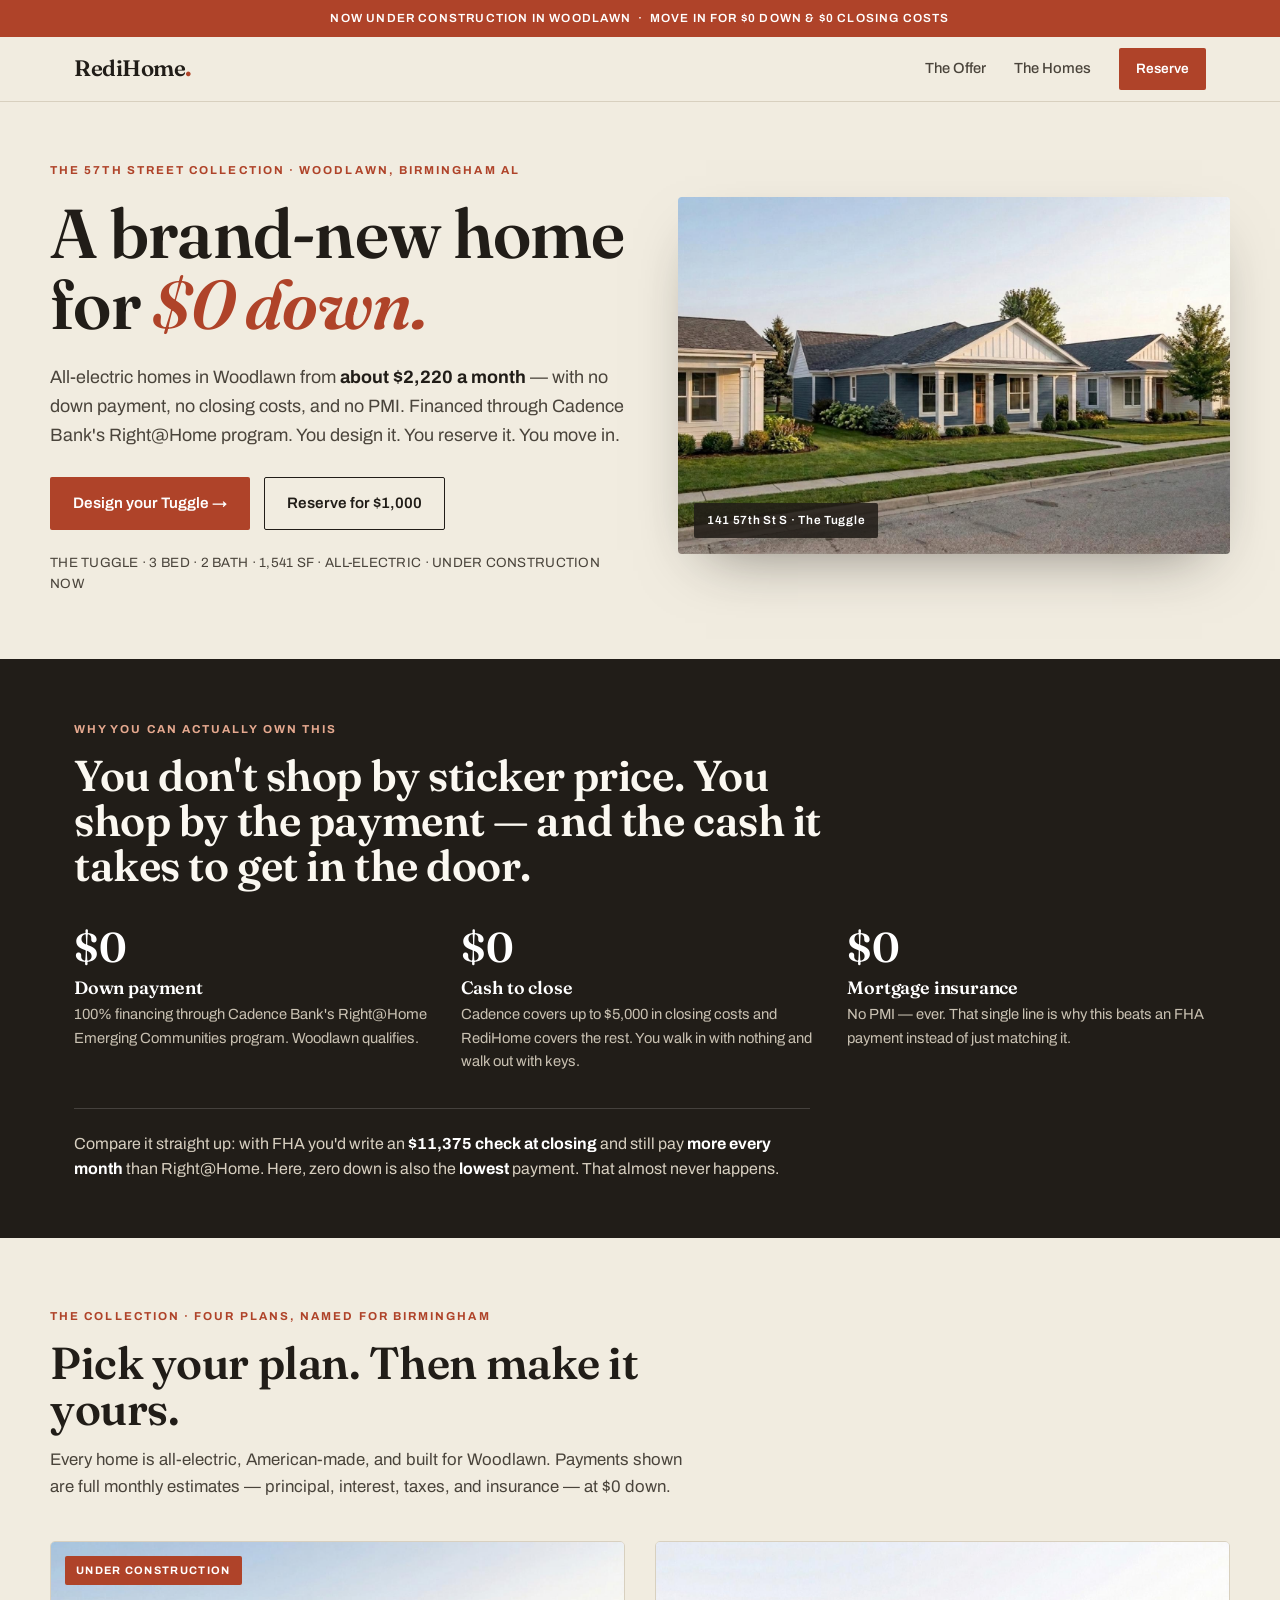
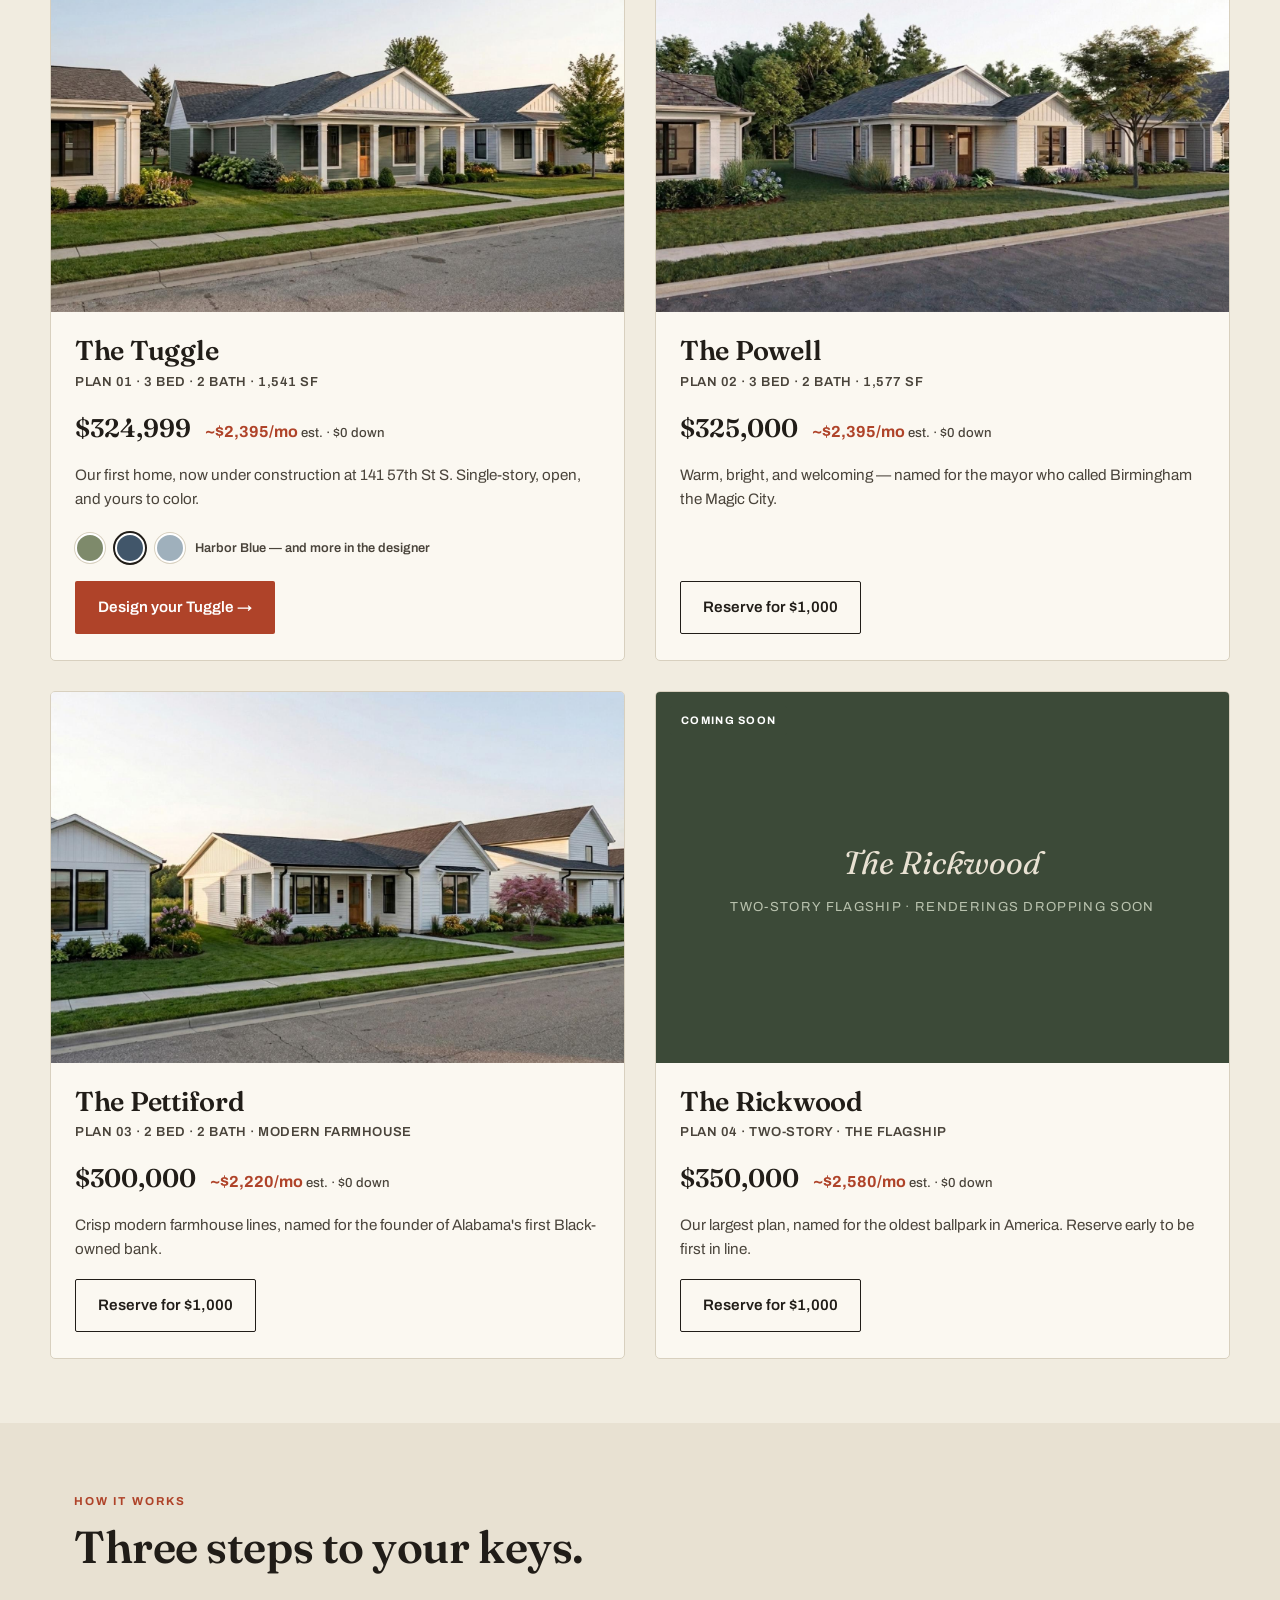
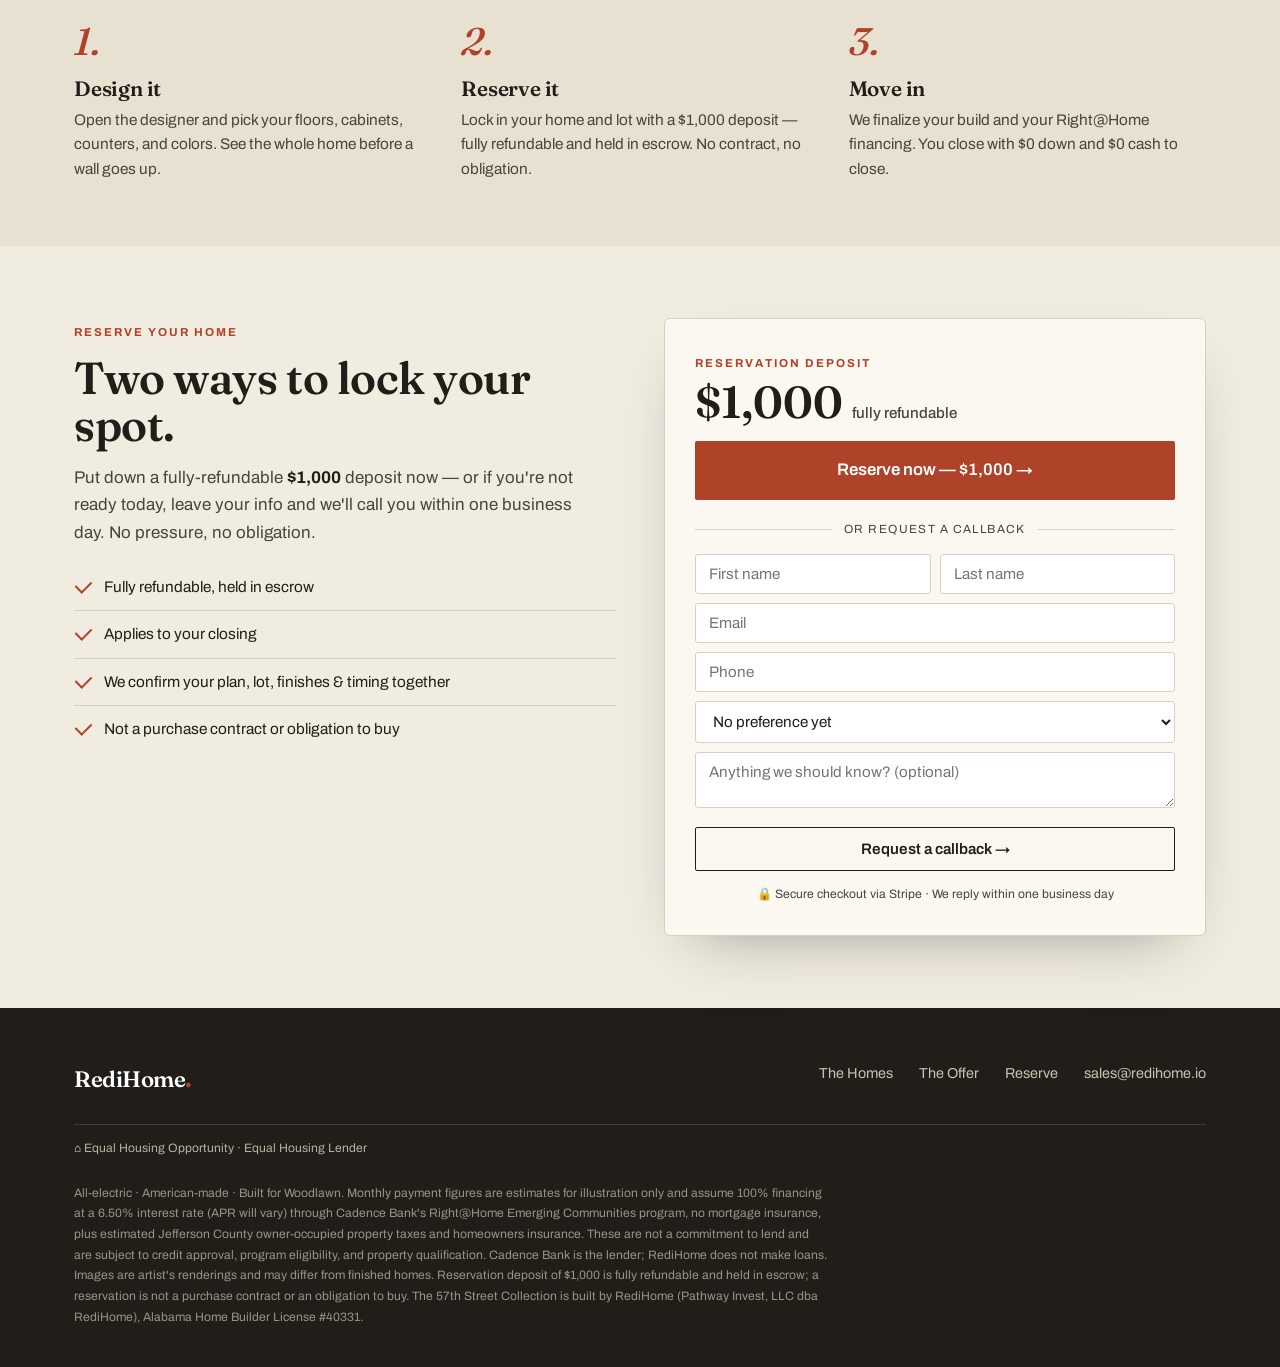
==== commit 7746df8c: "Launch Payment-led site + reserve flow + QR Redire" ====
--- a/index.html
+++ b/index.html
@@ -1,553 +1,343 @@
 <!DOCTYPE html>
 <html lang="en">
 <head>
-<meta charset="UTF-8" />
-<meta name="viewport" content="width=device-width, initial-scale=1.0" />
-<title>RediHome — The 57th Street Collection | Attainable, all-electric homes in Birmingham</title>
-<meta name="description" content="RediHome builds attainable, all-electric, American-made homes for working Birmingham. Reserve a home from The 57th Street Collection — priced from $300,000 in Woodlawn, Avondale & Norwood." />
-<meta property="og:title" content="RediHome — The 57th Street Collection" />
-<meta property="og:description" content="Attainable, all-electric homes built for Birmingham. Now reserving." />
-<meta property="og:type" content="website" />
-<link rel="preconnect" href="https://fonts.googleapis.com">
-<link rel="preconnect" href="https://fonts.gstatic.com" crossorigin>
-<link href="https://fonts.googleapis.com/css2?family=Fraunces:ital,opsz,wght@0,9..144,300..900;1,9..144,300..700&family=Archivo:wght@400;500;600;700&display=swap" rel="stylesheet">
-<style>
-/* ============================================================================
-   REDIHOME — THE 57TH STREET COLLECTION  ·  launch landing page
-   ----------------------------------------------------------------------------
-   >>> EDIT BEFORE GOING LIVE: search this file for the word  EDIT
-   Two values you must set (in the CONFIG block near the bottom <script>):
-       1. STRIPE_LINK     — your Stripe Payment Link for the reservation deposit
-       2. FORMSPREE_URL   — your Formspree endpoint for the lead form
-   Plan specs / prices for Plans 02–05 are best estimates — confirm them.
-   Drop real renderings where you see  <!-- IMG: ... -->  comments.
-   ========================================================================== */
-
-:root{
-  --bone:#F4EEE3;          /* warm paper background */
-  --bone-2:#EDE5D6;
-  --ink:#1B1A17;           /* near-black warm charcoal */
-  --ink-soft:#3a382f;
-  --brick:#A8432A;         /* Birmingham brick — the hero accent */
-  --brick-deep:#7E2F1B;
-  --iron:#23302A;          /* deep ironwork green for dark sections */
-  --kraft:#D8C5A8;         /* tan fills */
-  --kraft-line:#cdb893;
-  --line:rgba(27,26,23,.16);
-  --maxw:1180px;
-  --serif:"Fraunces",Georgia,serif;
-  --sans:"Archivo","Helvetica Neue",sans-serif;
-}
-*{box-sizing:border-box;margin:0;padding:0}
-html{scroll-behavior:smooth}
-body{
-  background:var(--bone);
-  color:var(--ink);
-  font-family:var(--sans);
-  font-size:17px;
-  line-height:1.6;
-  -webkit-font-smoothing:antialiased;
-  overflow-x:hidden;
-}
-/* subtle paper grain */
-body::before{
-  content:"";position:fixed;inset:0;pointer-events:none;z-index:1;opacity:.5;
-  background-image:url("data:image/svg+xml,%3Csvg xmlns='http://www.w3.org/2000/svg' width='180' height='180'%3E%3Cfilter id='n'%3E%3CfeTurbulence type='fractalNoise' baseFrequency='0.9' numOctaves='2'/%3E%3C/filter%3E%3Crect width='100%25' height='100%25' filter='url(%23n)' opacity='0.04'/%3E%3C/svg%3E");
-}
-.wrap{max-width:var(--maxw);margin:0 auto;padding:0 28px;position:relative;z-index:2}
-a{color:inherit;text-decoration:none}
-.eyebrow{font-family:var(--sans);font-weight:700;font-size:.72rem;letter-spacing:.22em;text-transform:uppercase}
-.serif{font-family:var(--serif)}
-
-/* ---------- buttons ---------- */
-.btn{
-  display:inline-flex;align-items:center;gap:.55em;
-  font-family:var(--sans);font-weight:600;font-size:.95rem;letter-spacing:.01em;
-  padding:15px 26px;border-radius:2px;cursor:pointer;border:1.5px solid var(--ink);
-  background:var(--ink);color:var(--bone);transition:transform .18s ease,box-shadow .18s ease,background .18s ease;
-}
-.btn:hover{transform:translateY(-2px);box-shadow:5px 6px 0 var(--brick)}
-.btn--brick{background:var(--brick);border-color:var(--brick)}
-.btn--brick:hover{box-shadow:5px 6px 0 var(--ink)}
-.btn--ghost{background:transparent;color:var(--ink)}
-.btn--ghost:hover{background:var(--ink);color:var(--bone);box-shadow:5px 6px 0 var(--brick)}
-.btn .arr{font-size:1.05em;transition:transform .18s ease}
-.btn:hover .arr{transform:translateX(3px)}
-
-/* ---------- nav ---------- */
-header.nav{position:sticky;top:0;z-index:50;background:rgba(244,238,227,.86);backdrop-filter:blur(8px);border-bottom:1px solid var(--line)}
-.nav-in{max-width:var(--maxw);margin:0 auto;padding:14px 28px;display:flex;align-items:center;justify-content:space-between}
-.mark{display:flex;align-items:baseline;gap:.5ch;font-family:var(--serif);font-weight:600;font-size:1.5rem;letter-spacing:-.01em}
-.mark b{color:var(--brick);font-weight:600}
-.mark .dot{color:var(--brick)}
-.nav-links{display:flex;align-items:center;gap:30px}
-.nav-links a{font-size:.84rem;font-weight:600;letter-spacing:.04em;text-transform:uppercase;opacity:.78;transition:opacity .15s,color .15s}
-.nav-links a:hover{opacity:1;color:var(--brick)}
-.nav-cta{padding:9px 18px;font-size:.8rem}
-@media(max-width:760px){.nav-links a:not(.nav-cta){display:none}}
-
-/* ---------- hero ---------- */
-.hero{position:relative;padding:78px 0 70px;border-bottom:1px solid var(--line)}
-.hero-grid{display:grid;grid-template-columns:1.15fr .85fr;gap:48px;align-items:center}
-.hero-tag{display:inline-flex;align-items:center;gap:10px;color:var(--brick);margin-bottom:26px}
-.hero-tag .rule{width:46px;height:1.5px;background:var(--brick)}
-h1.hero-h{
-  font-family:var(--serif);font-weight:400;
-  font-size:clamp(2.7rem,6.2vw,5rem);line-height:.98;letter-spacing:-.02em;
-  font-optical-sizing:auto;
-}
-h1.hero-h em{font-style:italic;color:var(--brick)}
-.hero-sub{margin:26px 0 8px;font-size:1.12rem;max-width:30ch;color:var(--ink-soft)}
-.hero-specs{display:flex;gap:26px;flex-wrap:wrap;margin:30px 0 34px}
-.hero-specs .s{display:flex;flex-direction:column}
-.hero-specs .s b{font-family:var(--serif);font-size:1.5rem;line-height:1}
-.hero-specs .s span{font-size:.74rem;letter-spacing:.12em;text-transform:uppercase;opacity:.6;margin-top:6px}
-.hero-cta{display:flex;gap:14px;flex-wrap:wrap}
-/* hero visual: stamped "now building" card + house line art */
-.hero-card{position:relative;border:1.5px solid var(--ink);background:var(--bone-2);padding:30px;border-radius:3px;box-shadow:10px 12px 0 rgba(27,26,23,.08)}
-.hero-card .stamp{position:absolute;top:-16px;right:18px;background:var(--brick);color:var(--bone);font-weight:700;font-size:.68rem;letter-spacing:.18em;text-transform:uppercase;padding:7px 12px;transform:rotate(-2.5deg)}
-.house-svg{width:100%;height:auto;display:block}
-.hero-card .addr{margin-top:18px;padding-top:16px;border-top:1px dashed var(--line);display:flex;justify-content:space-between;align-items:baseline;font-size:.82rem}
-.hero-card .addr b{font-family:var(--serif);font-size:1.05rem}
-@media(max-width:880px){.hero-grid{grid-template-columns:1fr;gap:38px}.hero{padding:52px 0 50px}}
-
-/* ---------- marquee strip ---------- */
-.strip{background:var(--ink);color:var(--bone);overflow:hidden;border-bottom:1px solid var(--ink)}
-.strip-track{display:flex;gap:44px;padding:14px 0;white-space:nowrap;animation:slide 30s linear infinite;font-family:var(--serif);font-style:italic;font-size:1.15rem}
-.strip-track span{display:inline-flex;align-items:center;gap:44px}
-.strip-track i{font-style:normal;color:var(--brick);font-size:.7em}
-@keyframes slide{from{transform:translateX(0)}to{transform:translateX(-50%)}}
-
-/* ---------- section scaffold ---------- */
-section{padding:84px 0;position:relative}
-.sec-head{display:flex;align-items:flex-end;justify-content:space-between;gap:24px;margin-bottom:46px;border-bottom:1.5px solid var(--ink);padding-bottom:18px}
-.sec-num{font-family:var(--serif);font-size:.95rem;color:var(--brick);font-weight:600}
-.sec-title{font-family:var(--serif);font-weight:400;font-size:clamp(1.9rem,4vw,3rem);line-height:1;letter-spacing:-.015em}
-.sec-kicker{max-width:34ch;font-size:.98rem;color:var(--ink-soft);text-align:right}
-@media(max-width:680px){.sec-head{flex-direction:column;align-items:flex-start}.sec-kicker{text-align:left}}
-
-/* ---------- collection cards ---------- */
-.grid{display:grid;grid-template-columns:repeat(3,1fr);gap:26px}
-@media(max-width:920px){.grid{grid-template-columns:repeat(2,1fr)}}
-@media(max-width:600px){.grid{grid-template-columns:1fr}}
-.card{border:1.5px solid var(--ink);background:var(--bone-2);border-radius:3px;overflow:hidden;display:flex;flex-direction:column;transition:transform .2s ease,box-shadow .2s ease}
-.card:hover{transform:translateY(-4px);box-shadow:8px 10px 0 rgba(27,26,23,.1)}
-.card .img{position:relative;aspect-ratio:4/3;background:
-  linear-gradient(135deg,var(--kraft),#e7d9bf);border-bottom:1.5px solid var(--ink);
-  display:flex;align-items:center;justify-content:center;overflow:hidden}
-.card .img img{width:100%;height:100%;object-fit:cover;display:block}   /* real rendering goes here */
-.card .img .ph{opacity:.5;width:62%}
-.card .img .badge{position:absolute;top:12px;left:12px;background:var(--ink);color:var(--bone);font-size:.66rem;font-weight:700;letter-spacing:.14em;padding:5px 9px;text-transform:uppercase}
-.card .img .soon{position:absolute;bottom:10px;right:12px;font-size:.62rem;letter-spacing:.1em;text-transform:uppercase;color:var(--ink-soft);background:rgba(244,238,227,.7);padding:3px 7px;border-radius:2px}
-.card .body{padding:22px 22px 24px;display:flex;flex-direction:column;flex:1}
-.card .body h3{font-family:var(--serif);font-size:1.65rem;font-weight:500;line-height:1;letter-spacing:-.01em}
-.card .named{font-size:.74rem;letter-spacing:.06em;color:var(--brick);text-transform:uppercase;margin-top:7px;font-weight:600}
-.card .specs{display:flex;gap:16px;margin:16px 0 4px;font-size:.86rem;border-top:1px solid var(--line);border-bottom:1px solid var(--line);padding:12px 0}
-.card .specs div{display:flex;flex-direction:column}
-.card .specs b{font-family:var(--serif);font-size:1.12rem;line-height:1}
-.card .specs span{font-size:.62rem;letter-spacing:.1em;text-transform:uppercase;opacity:.6;margin-top:4px}
-.card .price{margin-top:14px;font-size:.95rem}
-.card .price b{font-family:var(--serif);font-size:1.2rem;color:var(--brick)}
-.card .links{margin-top:auto;padding-top:18px;display:flex;gap:10px}
-.card .links a{flex:1;text-align:center;font-size:.78rem;font-weight:600;letter-spacing:.04em;text-transform:uppercase;padding:11px 8px;border:1.5px solid var(--ink);border-radius:2px;transition:.15s}
-.card .links a.solid{background:var(--ink);color:var(--bone)}
-.card .links a.solid:hover{background:var(--brick);border-color:var(--brick)}
-.card .links a.line:hover{background:var(--ink);color:var(--bone)}
-.card.teaser{background:var(--iron);color:var(--bone);justify-content:center;align-items:flex-start;padding:34px}
-.card.teaser h3{color:var(--bone)}
-.card.teaser .named{color:var(--kraft)}
-.card.teaser p{font-size:.92rem;opacity:.85;margin-top:14px}
-.card.teaser .flag{margin-top:18px;font-family:var(--serif);font-style:italic;color:var(--kraft);font-size:1.05rem}
-
-/* ---------- why band (dark) ---------- */
-.band{background:var(--iron);color:var(--bone)}
-.band .sec-head{border-color:rgba(244,238,227,.3)}
-.band .sec-title{color:var(--bone)}
-.band .sec-num{color:var(--kraft)}
-.band .sec-kicker{color:rgba(244,238,227,.7)}
-.vals{display:grid;grid-template-columns:repeat(4,1fr);gap:1px;background:rgba(244,238,227,.18);border:1px solid rgba(244,238,227,.18)}
-@media(max-width:820px){.vals{grid-template-columns:repeat(2,1fr)}}
-@media(max-width:460px){.vals{grid-template-columns:1fr}}
-.val{background:var(--iron);padding:30px 26px}
-.val .n{font-family:var(--serif);color:var(--kraft);font-size:.9rem;font-weight:600}
-.val h4{font-family:var(--serif);font-weight:500;font-size:1.4rem;margin:14px 0 10px;line-height:1.05}
-.val p{font-size:.9rem;opacity:.82;line-height:1.55}
-
-/* ---------- reserve ---------- */
-#reserve{background:var(--bone)}
-.reserve-grid{display:grid;grid-template-columns:.95fr 1.05fr;gap:54px;align-items:start}
-@media(max-width:880px){.reserve-grid{grid-template-columns:1fr;gap:38px}}
-.reserve-copy h2{font-family:var(--serif);font-weight:400;font-size:clamp(2rem,4.2vw,3.1rem);line-height:1;letter-spacing:-.02em}
-.reserve-copy h2 em{font-style:italic;color:var(--brick)}
-.reserve-copy p{margin-top:20px;font-size:1.05rem;color:var(--ink-soft);max-width:42ch}
-.steps{margin-top:30px;display:flex;flex-direction:column;gap:0}
-.step{display:flex;gap:18px;padding:18px 0;border-top:1px solid var(--line)}
-.step:last-child{border-bottom:1px solid var(--line)}
-.step .k{font-family:var(--serif);font-size:1.5rem;color:var(--brick);line-height:1;min-width:38px}
-.step b{font-weight:600}
-.step p{margin-top:4px;font-size:.92rem;color:var(--ink-soft);max-width:none}
-.deposit-card{border:1.5px solid var(--ink);background:var(--bone-2);border-radius:3px;padding:30px;box-shadow:10px 12px 0 rgba(27,26,23,.08)}
-.deposit-card .row1{display:flex;align-items:baseline;justify-content:space-between;border-bottom:1.5px solid var(--ink);padding-bottom:16px;margin-bottom:18px}
-.deposit-card .amt{font-family:var(--serif);font-size:2.4rem;line-height:1}
-.deposit-card .amt small{font-size:.9rem;color:var(--ink-soft);font-family:var(--sans)}
-.deposit-card .tag{font-size:.7rem;letter-spacing:.12em;text-transform:uppercase;color:var(--brick);font-weight:700}
-.field{margin-bottom:14px}
-.field label{display:block;font-size:.72rem;letter-spacing:.1em;text-transform:uppercase;font-weight:700;margin-bottom:6px;opacity:.7}
-.field input,.field select,.field textarea{
-  width:100%;font-family:var(--sans);font-size:.98rem;padding:12px 14px;
-  border:1.5px solid var(--line);background:var(--bone);border-radius:2px;color:var(--ink);transition:border .15s}
-.field input:focus,.field select:focus,.field textarea:focus{outline:none;border-color:var(--brick)}
-.field.two{display:grid;grid-template-columns:1fr 1fr;gap:12px}
-.deposit-card .actions{margin-top:8px;display:flex;flex-direction:column;gap:12px}
-.deposit-card .actions .btn{width:100%;justify-content:center}
-.note{font-size:.76rem;color:var(--ink-soft);margin-top:6px;line-height:1.5}
-.formmsg{display:none;padding:14px 16px;border-radius:2px;font-size:.9rem;margin-top:6px}
-.formmsg.ok{display:block;background:#e7efe4;border:1px solid #6f8f63;color:#2f4a26}
-.formmsg.err{display:block;background:#f3e0da;border:1px solid var(--brick);color:var(--brick-deep)}
-
-/* ---------- footer ---------- */
-footer{background:var(--ink);color:var(--bone);padding:64px 0 34px}
-.foot-top{display:grid;grid-template-columns:1.4fr 1fr 1fr;gap:34px;padding-bottom:38px;border-bottom:1px solid rgba(244,238,227,.18)}
-@media(max-width:720px){.foot-top{grid-template-columns:1fr;gap:26px}}
-.foot-top .mark{color:var(--bone);font-size:1.7rem}
-.foot-top p{opacity:.7;font-size:.92rem;margin-top:14px;max-width:34ch}
-.foot-col h5{font-size:.72rem;letter-spacing:.14em;text-transform:uppercase;color:var(--kraft);margin-bottom:14px}
-.foot-col a,.foot-col span{display:block;font-size:.92rem;opacity:.82;margin-bottom:9px}
-.foot-col a:hover{opacity:1;color:var(--brick)}
-.foot-bot{padding-top:24px;display:flex;justify-content:space-between;flex-wrap:wrap;gap:10px;font-size:.78rem;opacity:.6}
-
-/* ---------- load reveal ---------- */
-.reveal{opacity:0;transform:translateY(18px);transition:opacity .7s cubic-bezier(.2,.7,.2,1),transform .7s cubic-bezier(.2,.7,.2,1)}
-.reveal.in{opacity:1;transform:none}
+  <meta charset="UTF-8">
+  <meta name="viewport" content="width=device-width, initial-scale=1.0">
+  <link rel="preconnect" href="https://fonts.googleapis.com">
+  <link rel="preconnect" href="https://fonts.gstatic.com" crossorigin>
+  <link href="https://fonts.googleapis.com/css2?family=Fraunces:ital,opsz,wght@0,9..144,400..900;1,9..144,400..900&family=Archivo:wght@400;500;600;700&display=swap" rel="stylesheet">
+  <title>RediHome | The 57th Street Collection — Woodlawn, Birmingham</title>
+  <meta name="description" content="Brand-new, all-electric homes in Woodlawn from about $2,220/month. $0 down, $0 closing costs, no PMI through Cadence Bank's Right@Home program.">
+  <style>
+  :root{
+    --bone:#F1ECE0; --bone-2:#E8E1D2; --paper:#FBF8F1;
+    --brick:#AF4329; --brick-deep:#8F3520;
+    --ink:#211D18; --ink-2:#4A443B; --line:#D8D0BF; --green:#3C4A38;
+  }
+  *{margin:0;padding:0;box-sizing:border-box}
+  html{scroll-behavior:smooth}
+  body{font-family:'Archivo',sans-serif;background:var(--bone);color:var(--ink);line-height:1.6;-webkit-font-smoothing:antialiased}
+  img{display:block;max-width:100%}
+  a{color:inherit;text-decoration:none}
+  .wrap{max-width:1180px;margin:0 auto;padding:0 24px}
+  .eyebrow{font-size:.72rem;font-weight:700;letter-spacing:.18em;text-transform:uppercase;color:var(--brick)}
+  h1,h2,h3{font-family:'Fraunces',serif;font-weight:600;line-height:1.04;letter-spacing:-.01em}
+  .serif-i{font-style:italic;color:var(--brick)}
+
+  .anno{background:var(--brick);color:#fff;text-align:center;font-size:.74rem;font-weight:600;letter-spacing:.1em;text-transform:uppercase;padding:9px 16px}
+  header{position:sticky;top:0;z-index:50;background:rgba(241,236,224,.92);backdrop-filter:blur(8px);border-bottom:1px solid var(--line)}
+  .nav{display:flex;align-items:center;justify-content:space-between;height:64px}
+  .brand{font-family:'Fraunces',serif;font-weight:600;font-size:1.4rem;letter-spacing:-.02em}
+  .brand b{color:var(--brick)}
+  .nav-links{display:flex;align-items:center;gap:28px}
+  .nav-links a.txt{font-weight:500;font-size:.92rem;color:var(--ink-2)}
+  .nav-links a.txt:hover{color:var(--ink)}
+
+  .btn{display:inline-flex;align-items:center;justify-content:center;gap:.5em;font-family:'Archivo',sans-serif;font-weight:600;font-size:.95rem;padding:13px 22px;border-radius:2px;cursor:pointer;border:1.5px solid transparent;transition:transform .12s ease,background .15s ease}
+  .btn:hover{transform:translateY(-1px)}
+  .btn-brick{background:var(--brick);color:#fff}
+  .btn-brick:hover{background:var(--brick-deep)}
+  .btn-ghost{background:transparent;color:var(--ink);border-color:var(--ink)}
+  .btn-ghost:hover{background:var(--ink);color:var(--bone)}
+  .btn-sm{padding:9px 16px;font-size:.85rem}
+
+  .hero{padding:54px 0 24px}
+  .hero-grid{display:grid;grid-template-columns:1.05fr 1fr;gap:48px;align-items:center}
+  .hero h1{font-size:clamp(2.5rem,5.4vw,4.4rem);margin:16px 0 0}
+  .hero .lede{font-size:1.12rem;color:var(--ink-2);margin:22px 0 28px;max-width:34em}
+  .hero .lede b{color:var(--ink);font-weight:700}
+  .hero-cta{display:flex;gap:14px;flex-wrap:wrap}
+  .hero-meta{margin-top:22px;font-size:.84rem;color:var(--ink-2);letter-spacing:.02em}
+  .hero-fig{position:relative}
+  .hero-fig img{width:100%;border-radius:4px;box-shadow:0 24px 60px -28px rgba(33,29,24,.55)}
+  .hero-tag{position:absolute;left:16px;bottom:16px;background:rgba(33,29,24,.86);color:#fff;font-size:.74rem;font-weight:600;letter-spacing:.06em;padding:8px 13px;border-radius:2px}
+
+  .offer{background:var(--ink);color:var(--bone);margin-top:40px;padding:56px 0}
+  .offer .eyebrow{color:#E6A98F}
+  .offer h2{color:var(--paper);font-size:clamp(1.8rem,3.6vw,2.7rem);margin:14px 0 6px;max-width:18em}
+  .pillars{display:grid;grid-template-columns:repeat(3,1fr);gap:28px;margin-top:38px}
+  .pillar .big{font-family:'Fraunces',serif;font-weight:600;font-size:2.6rem;color:#fff;line-height:1}
+  .pillar h3{color:#fff;font-size:1.12rem;margin:10px 0 6px}
+  .pillar p{font-size:.92rem;color:#C9C1B2}
+  .offer-note{margin-top:34px;padding-top:22px;border-top:1px solid rgba(255,255,255,.16);font-size:1rem;color:#D7CFC0;max-width:46em}
+  .offer-note b{color:#fff}
+
+  .sec{padding:64px 0}
+  .sec-head{max-width:40em}
+  .sec-head h2{font-size:clamp(1.9rem,3.8vw,2.8rem);margin:12px 0 0}
+  .sec-head p{color:var(--ink-2);margin-top:14px;font-size:1.05rem}
+  .grid{display:grid;grid-template-columns:repeat(2,1fr);gap:30px;margin-top:40px}
+  .card{background:var(--paper);border:1px solid var(--line);border-radius:5px;overflow:hidden;display:flex;flex-direction:column}
+  .card-figwrap{position:relative;aspect-ratio:1500/971;background:var(--bone-2);overflow:hidden}
+  .card-figwrap img{position:absolute;inset:0;width:100%;height:100%;object-fit:cover;opacity:0;transition:opacity .45s ease}
+  .card-figwrap img.on{opacity:1}
+  .badge{position:absolute;top:14px;left:14px;background:var(--brick);color:#fff;font-size:.68rem;font-weight:700;letter-spacing:.12em;text-transform:uppercase;padding:6px 11px;border-radius:2px;z-index:2}
+  .badge.soon{background:var(--green)}
+  .card-body{padding:24px 24px 26px;display:flex;flex-direction:column;flex:1}
+  .card-body h3{font-size:1.7rem}
+  .card-sub{font-size:.82rem;color:var(--ink-2);letter-spacing:.04em;text-transform:uppercase;font-weight:600;margin-top:6px}
+  .price-row{display:flex;align-items:baseline;gap:14px;margin:16px 0 4px;flex-wrap:wrap}
+  .price{font-family:'Fraunces',serif;font-weight:600;font-size:1.6rem}
+  .permo{font-size:1rem;color:var(--brick);font-weight:700}
+  .permo span{color:var(--ink-2);font-weight:500;font-size:.82rem}
+  .card p.desc{font-size:.95rem;color:var(--ink-2);margin:10px 0 18px}
+  .swatches{display:flex;gap:10px;margin:4px 0 18px;align-items:center}
+  .swatch{width:30px;height:30px;border-radius:50%;border:2px solid #fff;box-shadow:0 0 0 1px var(--line);cursor:pointer;padding:0}
+  .swatch[aria-pressed="true"]{box-shadow:0 0 0 2px var(--ink)}
+  .swatch-label{font-size:.8rem;color:var(--ink-2);font-weight:600}
+  .card-cta{margin-top:auto}
+
+  .steps{background:var(--bone-2);padding:64px 0}
+  .steps-grid{display:grid;grid-template-columns:repeat(3,1fr);gap:30px;margin-top:40px}
+  .step .num{font-family:'Fraunces',serif;font-style:italic;font-weight:500;font-size:2.4rem;color:var(--brick)}
+  .step h3{font-size:1.3rem;margin:6px 0 8px}
+  .step p{font-size:.96rem;color:var(--ink-2)}
+
+  /* reserve */
+  .rsec{padding:72px 0}
+  .res-layout{display:grid;grid-template-columns:1fr 1fr;gap:48px;align-items:start}
+  .res-copy h2{font-size:clamp(1.9rem,3.8vw,2.8rem);margin:12px 0 0}
+  .res-copy p{color:var(--ink-2);font-size:1.06rem;margin:16px 0 8px;max-width:30em}
+  .res-copy p b{color:var(--ink)}
+  .res-list{list-style:none;margin:18px 0 0}
+  .res-list li{padding:11px 0 11px 30px;position:relative;border-top:1px solid var(--line);font-size:.96rem}
+  .res-list li:first-child{border-top:none}
+  .res-list li::before{content:"";position:absolute;left:2px;top:16px;width:13px;height:8px;border-left:2px solid var(--brick);border-bottom:2px solid var(--brick);transform:rotate(-45deg)}
+  .rcard{background:var(--paper);border:1px solid var(--line);border-radius:6px;padding:30px;box-shadow:0 24px 60px -34px rgba(33,29,24,.5)}
+  .res-amt{font-family:'Fraunces',serif;font-weight:600;font-size:2.8rem;line-height:1;margin:6px 0 16px}
+  .res-amt small{font-size:.95rem;color:var(--ink-2);font-weight:500;font-family:'Archivo',sans-serif}
+  .rcard-pay{width:100%;font-size:1.05rem;padding:15px}
+  .orline{display:flex;align-items:center;gap:12px;margin:20px 0 6px;color:var(--ink-2);font-size:.74rem;text-transform:uppercase;letter-spacing:.12em}
+  .orline::before,.orline::after{content:"";flex:1;height:1px;background:var(--line)}
+  .rform input,.rform select,.rform textarea{width:100%;font-family:'Archivo',sans-serif;font-size:.95rem;padding:11px 13px;margin-top:9px;border:1px solid var(--line);border-radius:3px;background:#fff;color:var(--ink)}
+  .rform input:focus,.rform select:focus,.rform textarea:focus{outline:none;border-color:var(--brick);box-shadow:0 0 0 2px rgba(175,67,41,.15)}
+  .frow{display:flex;gap:9px}
+  .rform-btn{width:100%;margin-top:12px}
+  .res-secure{text-align:center;font-size:.76rem;color:var(--ink-2);margin-top:14px}
+
+  footer{background:var(--ink);color:#C9C1B2;padding:54px 0 40px;font-size:.9rem}
+  .foot-top{display:flex;justify-content:space-between;gap:30px;flex-wrap:wrap;padding-bottom:26px;border-bottom:1px solid rgba(255,255,255,.14)}
+  .foot-top .brand{color:#fff}
+  .foot-links{display:flex;gap:26px;flex-wrap:wrap}
+  .foot-links a:hover{color:#fff}
+  .disc{margin-top:24px;font-size:.76rem;line-height:1.7;color:#9A9384;max-width:62em}
+  .ehl{display:inline-flex;align-items:center;gap:8px;margin-top:14px;font-size:.76rem;color:#B8B0A1}
+
+  .res-hero{padding:54px 0}
+  .res-grid{display:grid;grid-template-columns:1.05fr .95fr;gap:52px;align-items:center}
+  .res-hero h1{font-size:clamp(2.3rem,4.8vw,3.7rem);margin:14px 0 0}
+  .res-hero .lede{font-size:1.12rem;color:var(--ink-2);margin:20px 0 6px;max-width:32em}
+  #greet{font-weight:700;color:var(--ink)}
+
+  @media(max-width:860px){
+    .hero-grid,.res-layout,.res-grid{grid-template-columns:1fr;gap:32px}
+    .pillars,.steps-grid{grid-template-columns:1fr;gap:24px}
+    .grid{grid-template-columns:1fr}
+    .nav-links a.txt{display:none}
+    .hero-fig{order:-1}
+  }
+  @media(prefers-reduced-motion:reduce){*{transition:none!important;scroll-behavior:auto}}
 </style>
 </head>
-<body>
-
-<!-- ============================ NAV ============================ -->
-<header class="nav">
-  <div class="nav-in">
-    <a href="#top" class="mark">RediHome<span class="dot">.</span></a>
-    <nav class="nav-links">
-      <a href="#collection">The Collection</a>
-      <a href="#why">Why RediHome</a>
-      <a href="plans.html">Floor Plans</a>
-      <a href="#reserve" class="btn btn--brick nav-cta">Reserve a Home</a>
-    </nav>
-  </div>
-</header>
-
-<!-- ============================ HERO ============================ -->
-<a id="top"></a>
-<section class="hero">
-  <div class="wrap hero-grid">
-    <div class="reveal">
-      <span class="hero-tag eyebrow"><span class="rule"></span>The 57th Street Collection</span>
-      <h1 class="hero-h">Homeownership,<br>built for <em>Birmingham.</em></h1>
-      <p class="hero-sub">Attainable, all-electric homes — American-made, built to last, and priced for the people who keep this city running.</p>
-      <div class="hero-specs">
-        <div class="s"><b>From $300k</b><span>Priced to own</span></div>
-        <div class="s"><b>100%</b><span>All-electric</span></div>
-        <div class="s"><b>4</b><span>Plans, one block</span></div>
-      </div>
-      <div class="hero-cta">
-        <a href="#reserve" class="btn btn--brick">Reserve your home <span class="arr">→</span></a>
-        <a href="#collection" class="btn btn--ghost">See the collection</a>
-      </div>
-    </div>
-
-    <div class="hero-card reveal">
-      <span class="stamp">Now Building</span>
-      <img src="assets/tuggle/exterior.jpg" alt="The Tuggle — new construction at 141 57th St S, Woodlawn" style="width:100%;height:auto;display:block;border-radius:3px">
-      <div class="addr">
-        <div><span class="eyebrow" style="opacity:.6;font-size:.62rem">First home</span><br><b>The Tuggle · Plan 01</b></div>
-        <div style="text-align:right">141 57th St S<br><span style="opacity:.65">Woodlawn, Birmingham</span></div>
-      </div>
-    </div>
-  </div>
-</section>
-
-<!-- ============================ MARQUEE ============================ -->
-<div class="strip" aria-hidden="true">
-  <div class="strip-track">
-    <span>All-electric <i>◆</i> American-made supply chain <i>◆</i> Built for nurses, teachers & tradespeople <i>◆</i> Woodlawn · Avondale · Norwood <i>◆</i> Attainable by design <i>◆</i></span>
-    <span>All-electric <i>◆</i> American-made supply chain <i>◆</i> Built for nurses, teachers & tradespeople <i>◆</i> Woodlawn · Avondale · Norwood <i>◆</i> Attainable by design <i>◆</i></span>
-  </div>
-</div>
-
-<!-- ============================ COLLECTION ============================ -->
-<section id="collection">
-  <div class="wrap">
-    <div class="sec-head reveal">
+<body id="top">
+  <div class="anno">Now under construction in Woodlawn &nbsp;·&nbsp; Move in for $0 down &amp; $0 closing costs</div>
+  <header>
+    <div class="wrap nav">
+      <div class="brand">RediHome<b>.</b></div>
+      <nav class="nav-links">
+        <a class="txt" href="#offer">The Offer</a>
+        <a class="txt" href="#collection">The Homes</a>
+        <a class="btn btn-brick btn-sm" href="#reserve">Reserve</a>
+      </nav>
+    </div>
+  </header>
+
+  <section class="hero wrap">
+    <div class="hero-grid">
       <div>
-        <div class="sec-num">01 — The Collection</div>
-        <h2 class="sec-title">The 57th Street Collection</h2>
-      </div>
-      <p class="sec-kicker">Four plans named for the Birmingham figures who built this city. One block. Built to be owned, not rented.</p>
-    </div>
-
-    <div class="grid" id="planGrid"><!-- cards injected by JS from PLANS[] --></div>
-  </div>
-</section>
-
-<!-- ===================== MAKE IT YOURS ===================== -->
-<section id="finishes" class="mk">
-  <style>
-    .mk{padding:clamp(3.5rem,8vw,6rem) 0;background:linear-gradient(180deg,#efe7d8 0%,var(--bone) 100%);border-top:1px solid rgba(27,26,23,.08)}
-    .mk-stage{display:grid;grid-template-columns:1.55fr .85fr;gap:clamp(1.4rem,3vw,2.6rem);align-items:center;margin-top:2.2rem}
-    .mk-figure{margin:0;position:relative;border:1px solid rgba(27,26,23,.14);border-radius:4px;overflow:hidden;box-shadow:0 24px 60px -28px rgba(27,26,23,.45)}
-    .mk-figure img{display:block;width:100%;height:auto;aspect-ratio:1400/690;object-fit:cover;transition:opacity .25s ease}
-    .mk-figure figcaption{position:absolute;left:0;bottom:0;background:rgba(27,26,23,.82);color:var(--bone);font-size:.74rem;letter-spacing:.12em;text-transform:uppercase;padding:.5rem .9rem}
-    .mk-figure figcaption span{color:var(--kraft,#d8c5a8);font-weight:700}
-    .mk-pals{display:grid;grid-template-columns:1fr 1fr;gap:.7rem;margin-bottom:1.5rem}
-    .mk-pal{display:flex;align-items:center;gap:.6rem;text-align:left;background:#fff;border:1.5px solid rgba(27,26,23,.16);border-radius:4px;padding:.6rem .7rem;cursor:pointer;font:inherit;transition:border-color .15s,transform .15s}
-    .mk-pal:hover{transform:translateY(-1px)}
-    .mk-pal.active{border-color:var(--brick)}
-    .mk-pal span{flex:0 0 auto;width:30px;height:30px;border-radius:3px;border:1px solid rgba(27,26,23,.2);background:linear-gradient(135deg,var(--a) 0 33%,var(--b) 33% 66%,var(--c) 66% 100%)}
-    .mk-pal b{font-size:.84rem;font-weight:600}
-    .mk-note{font-size:.78rem;opacity:.6;margin-top:1rem;line-height:1.5}
-    @media(max-width:780px){.mk-stage{grid-template-columns:1fr}}
-  </style>
-  <div class="wrap">
-    <div class="sec-head reveal">
-      <div>
-        <div class="sec-num">02 — Make it yours</div>
-        <h2 class="sec-title">You choose how<br>your home looks.</h2>
-      </div>
-      <p class="sec-kicker">Every RediHome comes with designer finish palettes and exterior color packs — choose your floors, cabinets, countertops and tile, and see the whole home before a single wall goes up.</p>
-    </div>
-
-    <div class="mk-stage reveal">
-      <figure class="mk-figure">
-        <img id="mkImg" src="assets/tuggle/kitchen-oak.jpg" alt="The Tuggle kitchen — Warm Oak palette">
-        <figcaption><span id="mkName">Warm Oak</span> &nbsp;·&nbsp; The Tuggle kitchen</figcaption>
+        <span class="eyebrow">The 57th Street Collection · Woodlawn, Birmingham AL</span>
+        <h1>A brand-new home for <span class="serif-i">$0 down.</span></h1>
+        <p class="lede">All-electric homes in Woodlawn from <b>about $2,220 a month</b> — with no down payment, no closing costs, and no PMI. Financed through Cadence Bank's Right@Home program. You design it. You reserve it. You move in.</p>
+        <div class="hero-cta">
+          <a class="btn btn-brick" href="https://plans.livesiteapp.com/?planId=1a1d986a-36d1-4f9c-bf08-150b03cbdc45" target="_blank" rel="noopener">Design your Tuggle →</a>
+          <a class="btn btn-ghost" href="#reserve">Reserve for $1,000</a>
+        </div>
+        <p class="hero-meta">THE TUGGLE · 3 BED · 2 BATH · 1,541 SF · ALL-ELECTRIC · UNDER CONSTRUCTION NOW</p>
+      </div>
+      <figure class="hero-fig">
+        <img src="[data-uri]" alt="The Tuggle — a new all-electric single-story home in Woodlawn, navy siding with white trim and a covered front porch">
+        <figcaption class="hero-tag">141 57th St S · The Tuggle</figcaption>
       </figure>
-      <div class="mk-side">
-        <div class="mk-pals" id="mkPals">
-          <button class="mk-pal active" data-img="assets/tuggle/kitchen-oak.jpg"   data-name="Warm Oak"      style="--a:#caa97e;--b:#ffffff;--c:#8f9b82"><span></span><b>Warm Oak</b></button>
-          <button class="mk-pal"        data-img="assets/tuggle/kitchen-green.jpg" data-name="Forest Green"  style="--a:#3d4a39;--b:#6f5a3f;--c:#e7e2d8"><span></span><b>Forest Green</b></button>
-          <button class="mk-pal"        data-img="assets/tuggle/kitchen-linen.jpg" data-name="Soft Linen"    style="--a:#e4d8c5;--b:#ffffff;--c:#cbb89a"><span></span><b>Soft Linen</b></button>
-          <button class="mk-pal"        data-img="assets/tuggle/kitchen-bold.jpg"  data-name="Bold Contrast" style="--a:#e4d8c5;--b:#161616;--c:#ffffff"><span></span><b>Bold Contrast</b></button>
-        </div>
-        <a class="btn btn--brick" href="plans.html#tuggle">Design your Tuggle <span class="arr">→</span></a>
-        <p class="mk-note">Four interior palettes · four exterior color packs · the same choice is coming to every plan in the collection.</p>
-      </div>
-    </div>
-  </div>
-</section>
-
-<!-- ============================ WHY ============================ -->
-<section id="why" class="band">
-  <div class="wrap">
-    <div class="sec-head reveal">
-      <div>
-        <div class="sec-num">03 — Why RediHome</div>
-        <h2 class="sec-title">Honest homes,<br>built to last.</h2>
-      </div>
-      <p class="sec-kicker">We turn rental streets into ownership neighborhoods — one well-built, all-electric home at a time.</p>
-    </div>
-    <div class="vals reveal">
-      <div class="val"><div class="n">/ 01</div><h4>Attainable on purpose</h4><p>Priced from $300k so a working family can actually qualify — not a number invented to chase the top of the market.</p></div>
-      <div class="val"><div class="n">/ 02</div><h4>All-electric</h4><p>No gas lines, lower bills, healthier air. Efficient envelopes and modern systems engineered for the Alabama climate.</p></div>
-      <div class="val"><div class="n">/ 03</div><h4>American-made</h4><p>A standardized domestic supply chain — trusted materials, no overseas-kit guesswork, sourced to ship and build on schedule.</p></div>
-      <div class="val"><div class="n">/ 04</div><h4>Built for the block</h4><p>Infill homes that fit the streets of Woodlawn, Avondale and Norwood — and the people already living on them.</p></div>
-    </div>
-  </div>
-</section>
-
-<!-- ============================ RESERVE ============================ -->
-<section id="reserve">
-  <div class="wrap reserve-grid">
-    <div class="reserve-copy reveal">
-      <h2>Reserve <em>your</em> home.</h2>
-      <p>Put a refundable deposit down to hold a plan and lock your spot in line. We'll be in touch within one business day to walk you through next steps.</p>
-      <div class="steps">
-        <div class="step"><div class="k">1</div><div><b>Reserve your spot</b><p>A fully-refundable reservation deposit, held in escrow — it simply holds your place.</p></div></div>
-        <div class="step"><div class="k">2</div><div><b>Pick your plan & lot</b><p>We'll confirm availability, finishes and timing together.</p></div></div>
-        <div class="step"><div class="k">3</div><div><b>Apply to closing</b><p>Your deposit applies to your purchase — or is returned in full if it's not the right fit.</p></div></div>
-      </div>
-    </div>
-
-    <div class="deposit-card reveal">
-      <div class="row1">
-        <div class="amt">$1,000<small> &nbsp;refundable</small></div>
-        <div class="tag">Reservation deposit</div>
-      </div>
-
-      <!-- LEAD FORM (Formspree) — posts name/contact so you can follow up -->
-      <form id="leadForm" novalidate>
-        <div class="field two">
-          <div><label for="fname">First name</label><input id="fname" name="first_name" type="text" autocomplete="given-name" required></div>
-          <div><label for="lname">Last name</label><input id="lname" name="last_name" type="text" autocomplete="family-name" required></div>
-        </div>
-        <div class="field"><label for="email">Email</label><input id="email" name="email" type="email" autocomplete="email" required></div>
-        <div class="field"><label for="phone">Phone</label><input id="phone" name="phone" type="tel" autocomplete="tel"></div>
-        <div class="field"><label for="plan">Plan of interest</label>
-          <select id="plan" name="plan_interest">
-            <option value="">No preference yet</option>
-            <option>The Tuggle — Plan 01</option>
-            <option>The Powell — Plan 02</option>
-            <option>The Pettiford — Plan 03</option>
-            <option>The Rickwood — Plan 04</option>
+    </div>
+  </section>
+
+  <section class="offer" id="offer">
+    <div class="wrap">
+      <span class="eyebrow">Why you can actually own this</span>
+      <h2>You don't shop by sticker price. You shop by the payment — and the cash it takes to get in the door.</h2>
+      <div class="pillars">
+        <div class="pillar"><div class="big">$0</div><h3>Down payment</h3><p>100% financing through Cadence Bank's Right@Home Emerging Communities program. Woodlawn qualifies.</p></div>
+        <div class="pillar"><div class="big">$0</div><h3>Cash to close</h3><p>Cadence covers up to $5,000 in closing costs and RediHome covers the rest. You walk in with nothing and walk out with keys.</p></div>
+        <div class="pillar"><div class="big">$0</div><h3>Mortgage insurance</h3><p>No PMI — ever. That single line is why this beats an FHA payment instead of just matching it.</p></div>
+      </div>
+      <p class="offer-note">Compare it straight up: with FHA you'd write an <b>$11,375 check at closing</b> and still pay <b>more every month</b> than Right@Home. Here, zero down is also the <b>lowest</b> payment. That almost never happens.</p>
+    </div>
+  </section>
+
+  <section class="sec wrap" id="collection">
+    <div class="sec-head">
+      <span class="eyebrow">The Collection · Four plans, named for Birmingham</span>
+      <h2>Pick your plan. Then make it yours.</h2>
+      <p>Every home is all-electric, American-made, and built for Woodlawn. Payments shown are full monthly estimates — principal, interest, taxes, and insurance — at $0 down.</p>
+    </div>
+    <div class="grid">
+
+      <article class="card">
+        <div class="card-figwrap">
+          <span class="badge">Under construction</span>
+          <img class="tug on" data-tug="1" src="[data-uri]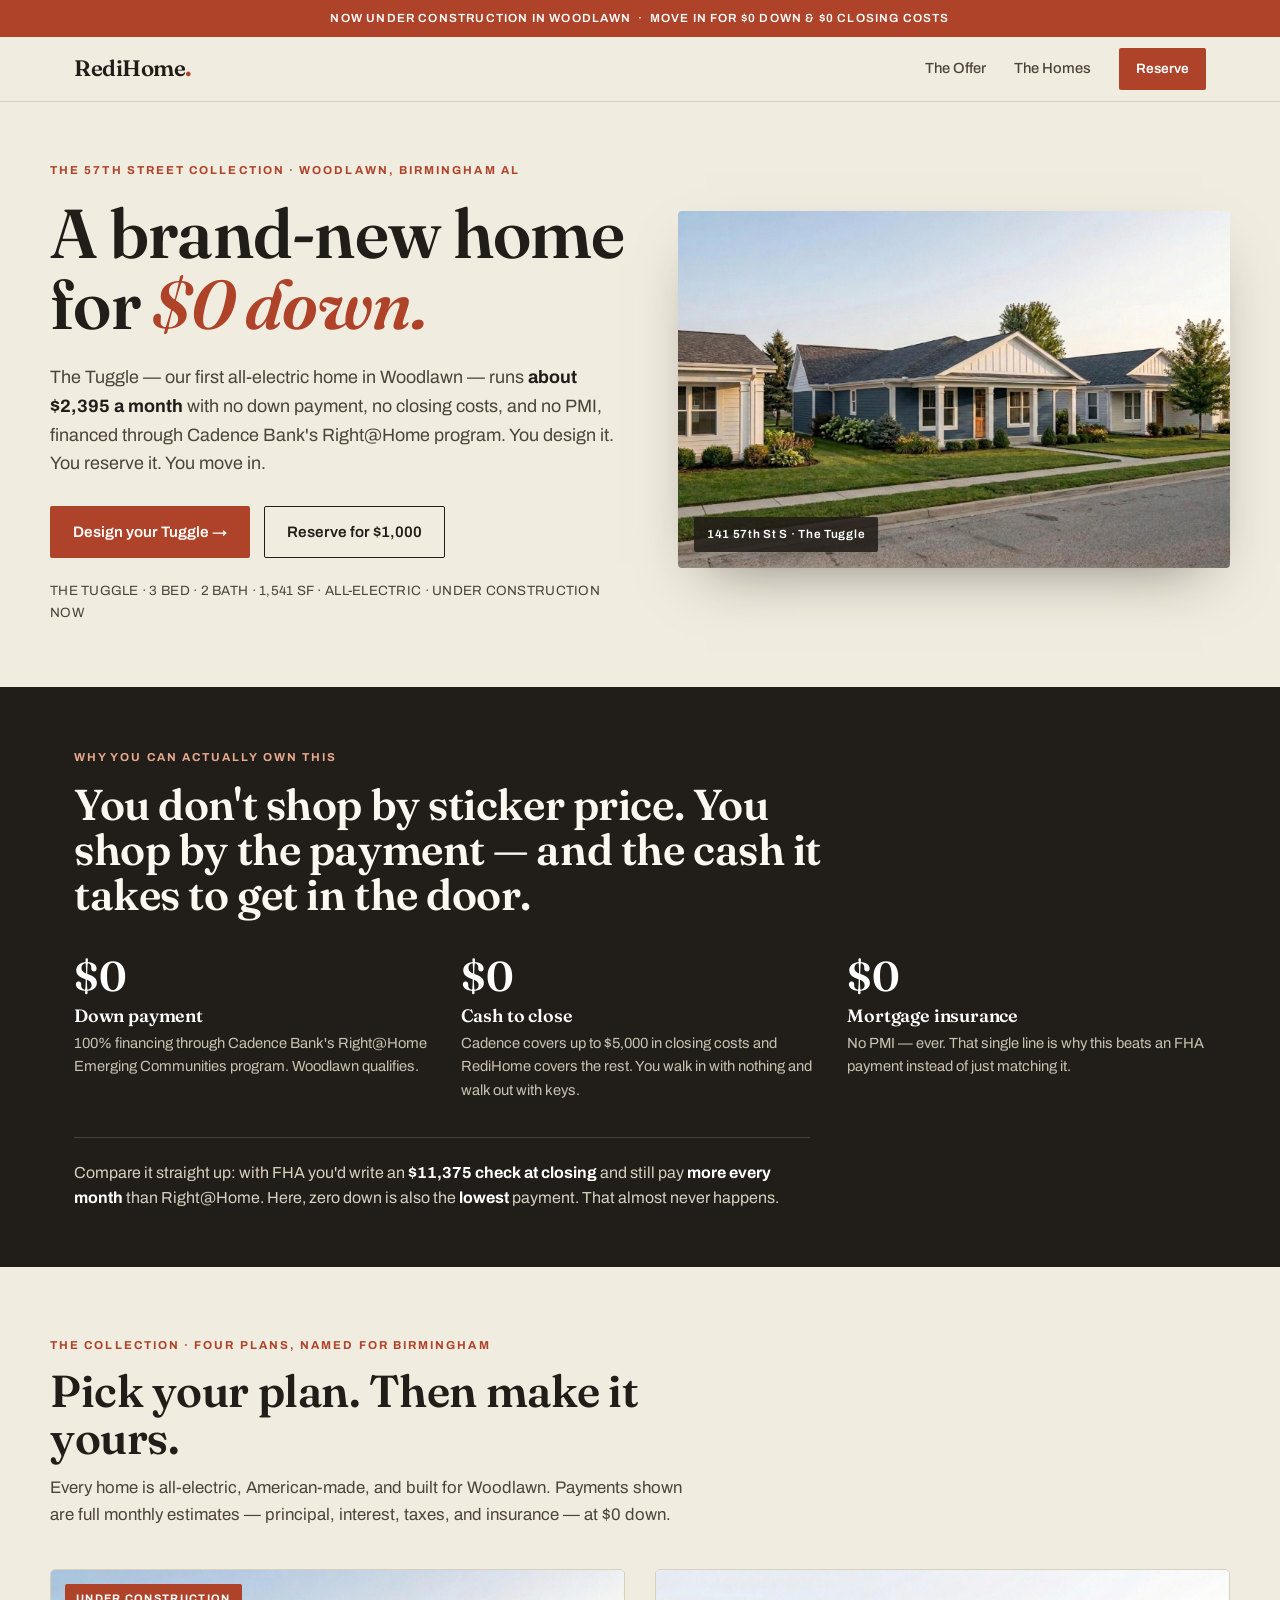
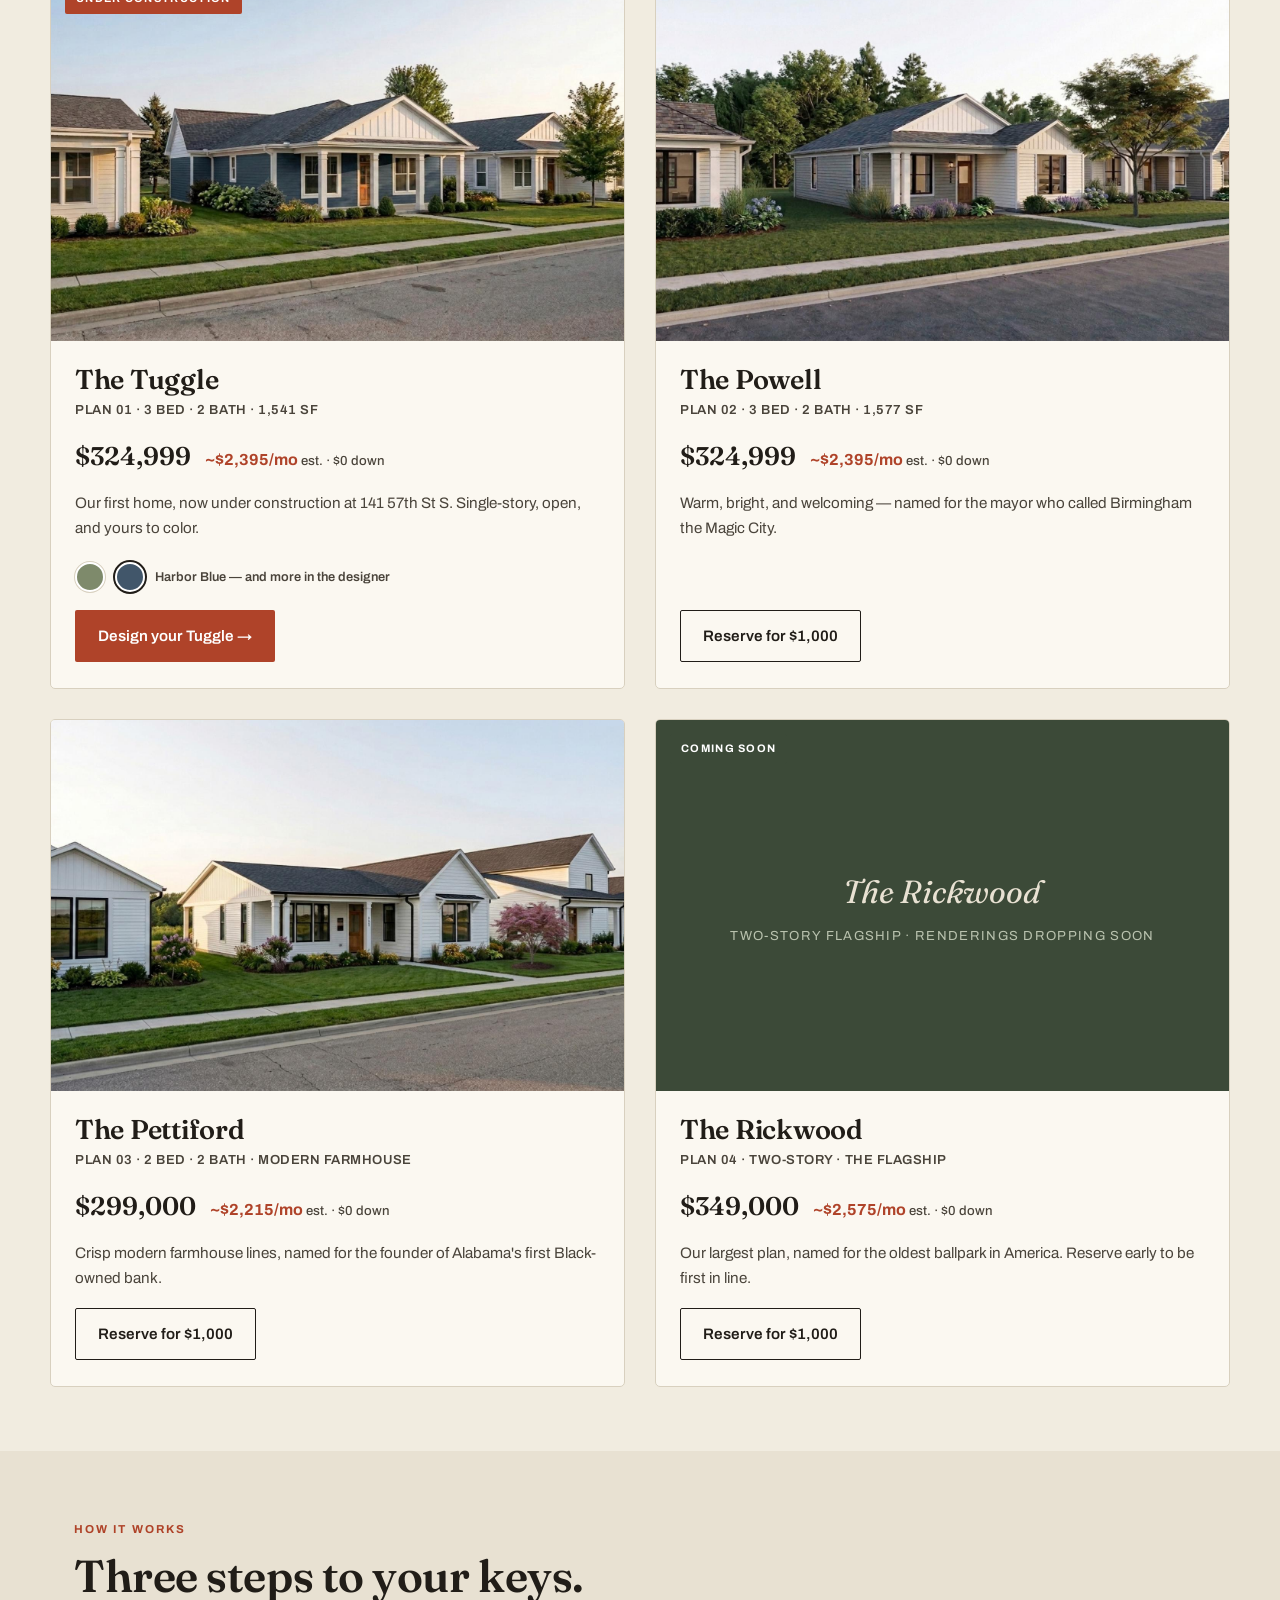
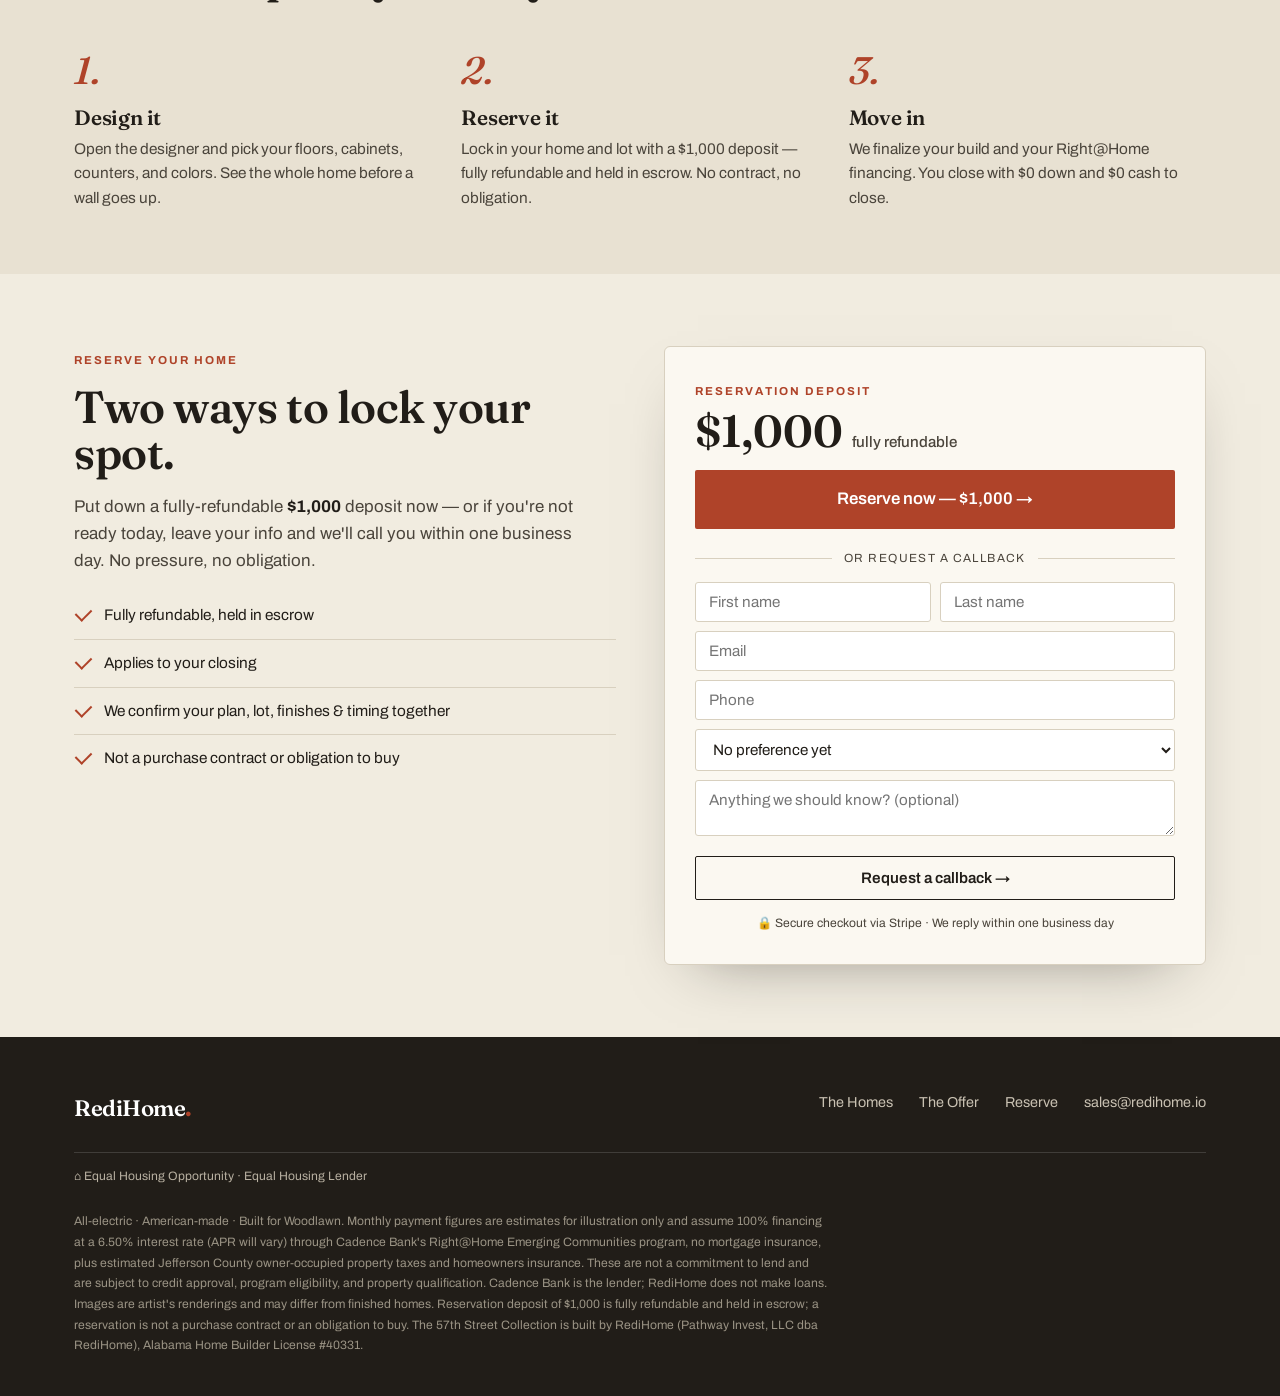
==== commit 4eb8ed62: "Correcting Math" ====
--- a/index.html
+++ b/index.html
@@ -7,7 +7,7 @@
   <link rel="preconnect" href="https://fonts.gstatic.com" crossorigin>
   <link href="https://fonts.googleapis.com/css2?family=Fraunces:ital,opsz,wght@0,9..144,400..900;1,9..144,400..900&family=Archivo:wght@400;500;600;700&display=swap" rel="stylesheet">
   <title>RediHome | The 57th Street Collection — Woodlawn, Birmingham</title>
-  <meta name="description" content="Brand-new, all-electric homes in Woodlawn from about $2,220/month. $0 down, $0 closing costs, no PMI through Cadence Bank's Right@Home program.">
+  <meta name="description" content="Brand-new, all-electric homes in Woodlawn from about $2,215/month. $0 down, $0 closing costs, no PMI through Cadence Bank's Right@Home program.">
   <style>
   :root{
     --bone:#F1ECE0; --bone-2:#E8E1D2; --paper:#FBF8F1;
@@ -157,7 +157,7 @@
       <div>
         <span class="eyebrow">The 57th Street Collection · Woodlawn, Birmingham AL</span>
         <h1>A brand-new home for <span class="serif-i">$0 down.</span></h1>
-        <p class="lede">All-electric homes in Woodlawn from <b>about $2,220 a month</b> — with no down payment, no closing costs, and no PMI. Financed through Cadence Bank's Right@Home program. You design it. You reserve it. You move in.</p>
+        <p class="lede">The Tuggle — our first all-electric home in Woodlawn — runs <b>about $2,395 a month</b> with no down payment, no closing costs, and no PMI, financed through Cadence Bank's Right@Home program. You design it. You reserve it. You move in.</p>
         <div class="hero-cta">
           <a class="btn btn-brick" href="https://plans.livesiteapp.com/?planId=1a1d986a-36d1-4f9c-bf08-150b03cbdc45" target="_blank" rel="noopener">Design your Tuggle →</a>
           <a class="btn btn-ghost" href="#reserve">Reserve for $1,000</a>
@@ -195,9 +195,8 @@
       <article class="card">
         <div class="card-figwrap">
           <span class="badge">Under construction</span>
-          <img class="tug on" data-tug="1" src="[data-uri]" alt="The Tuggle in sage green siding">
-          <img class="tug" data-tug="2" src="[data-uri]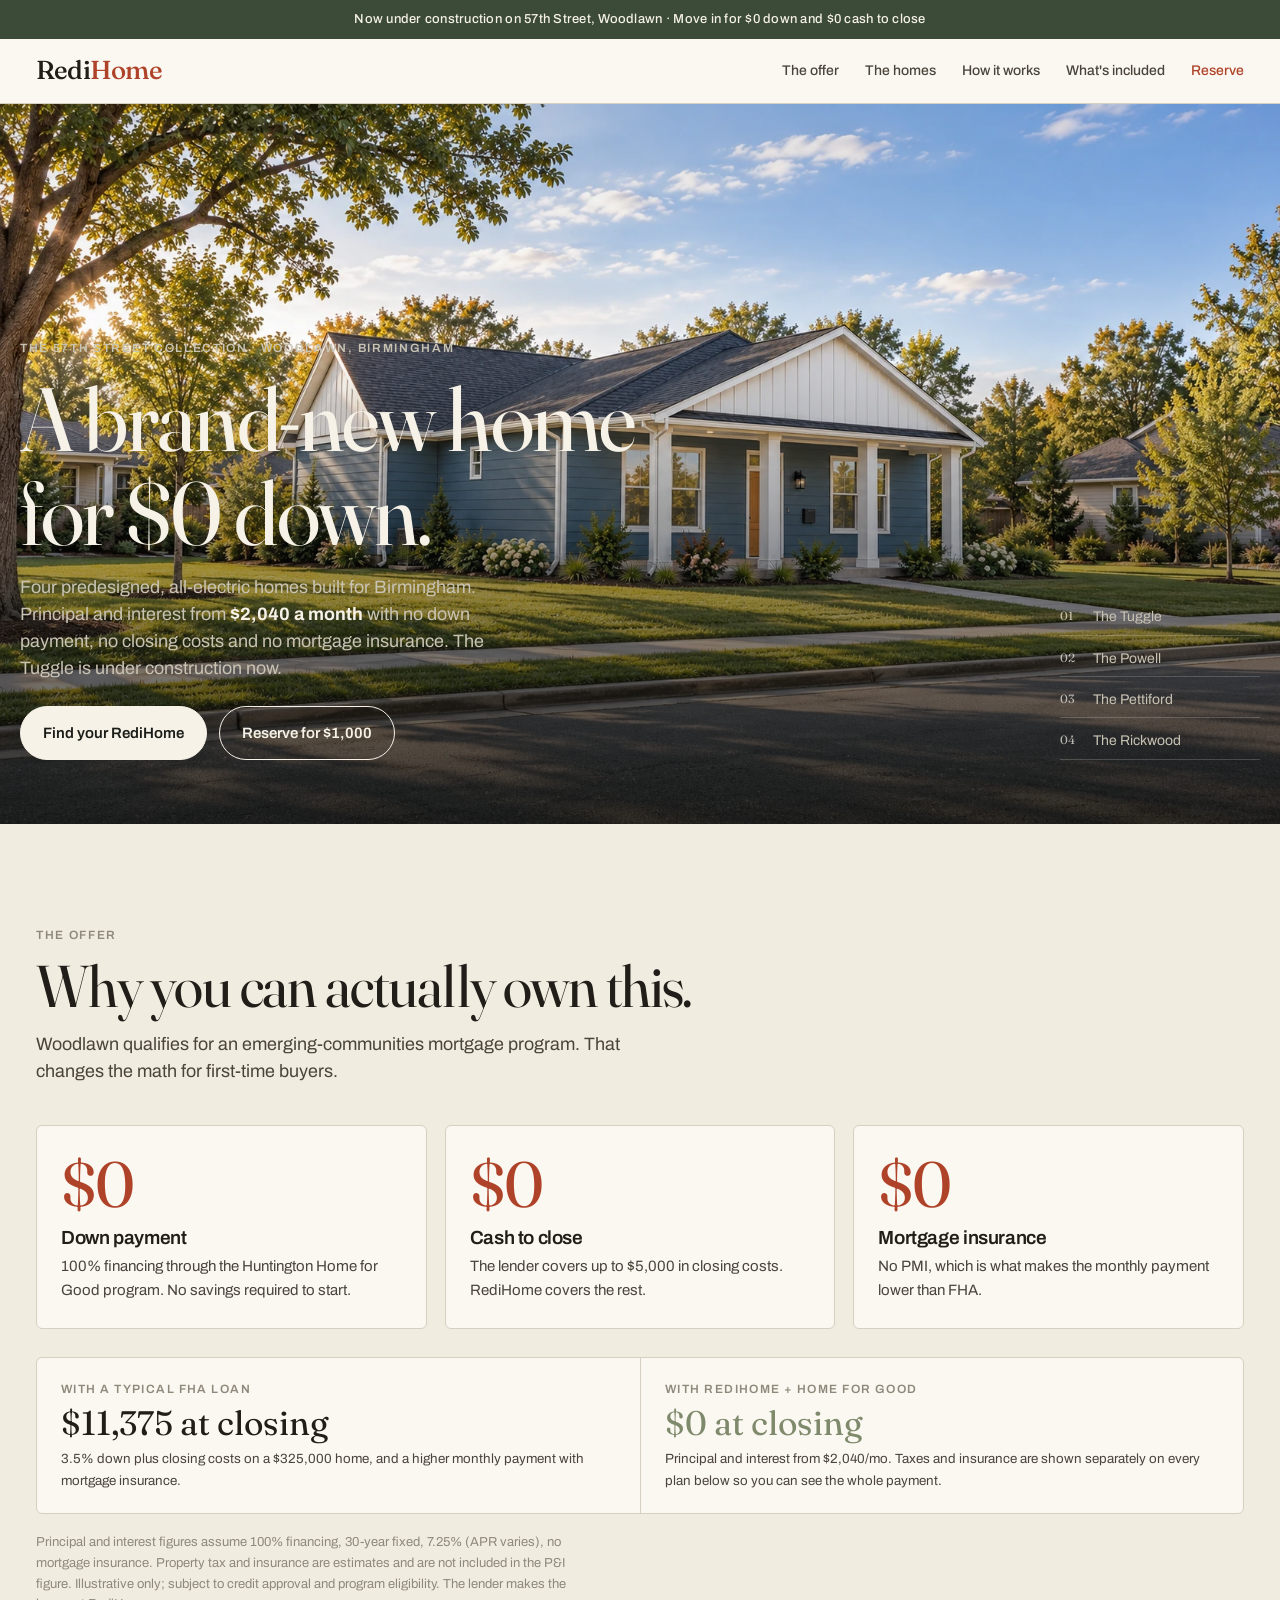
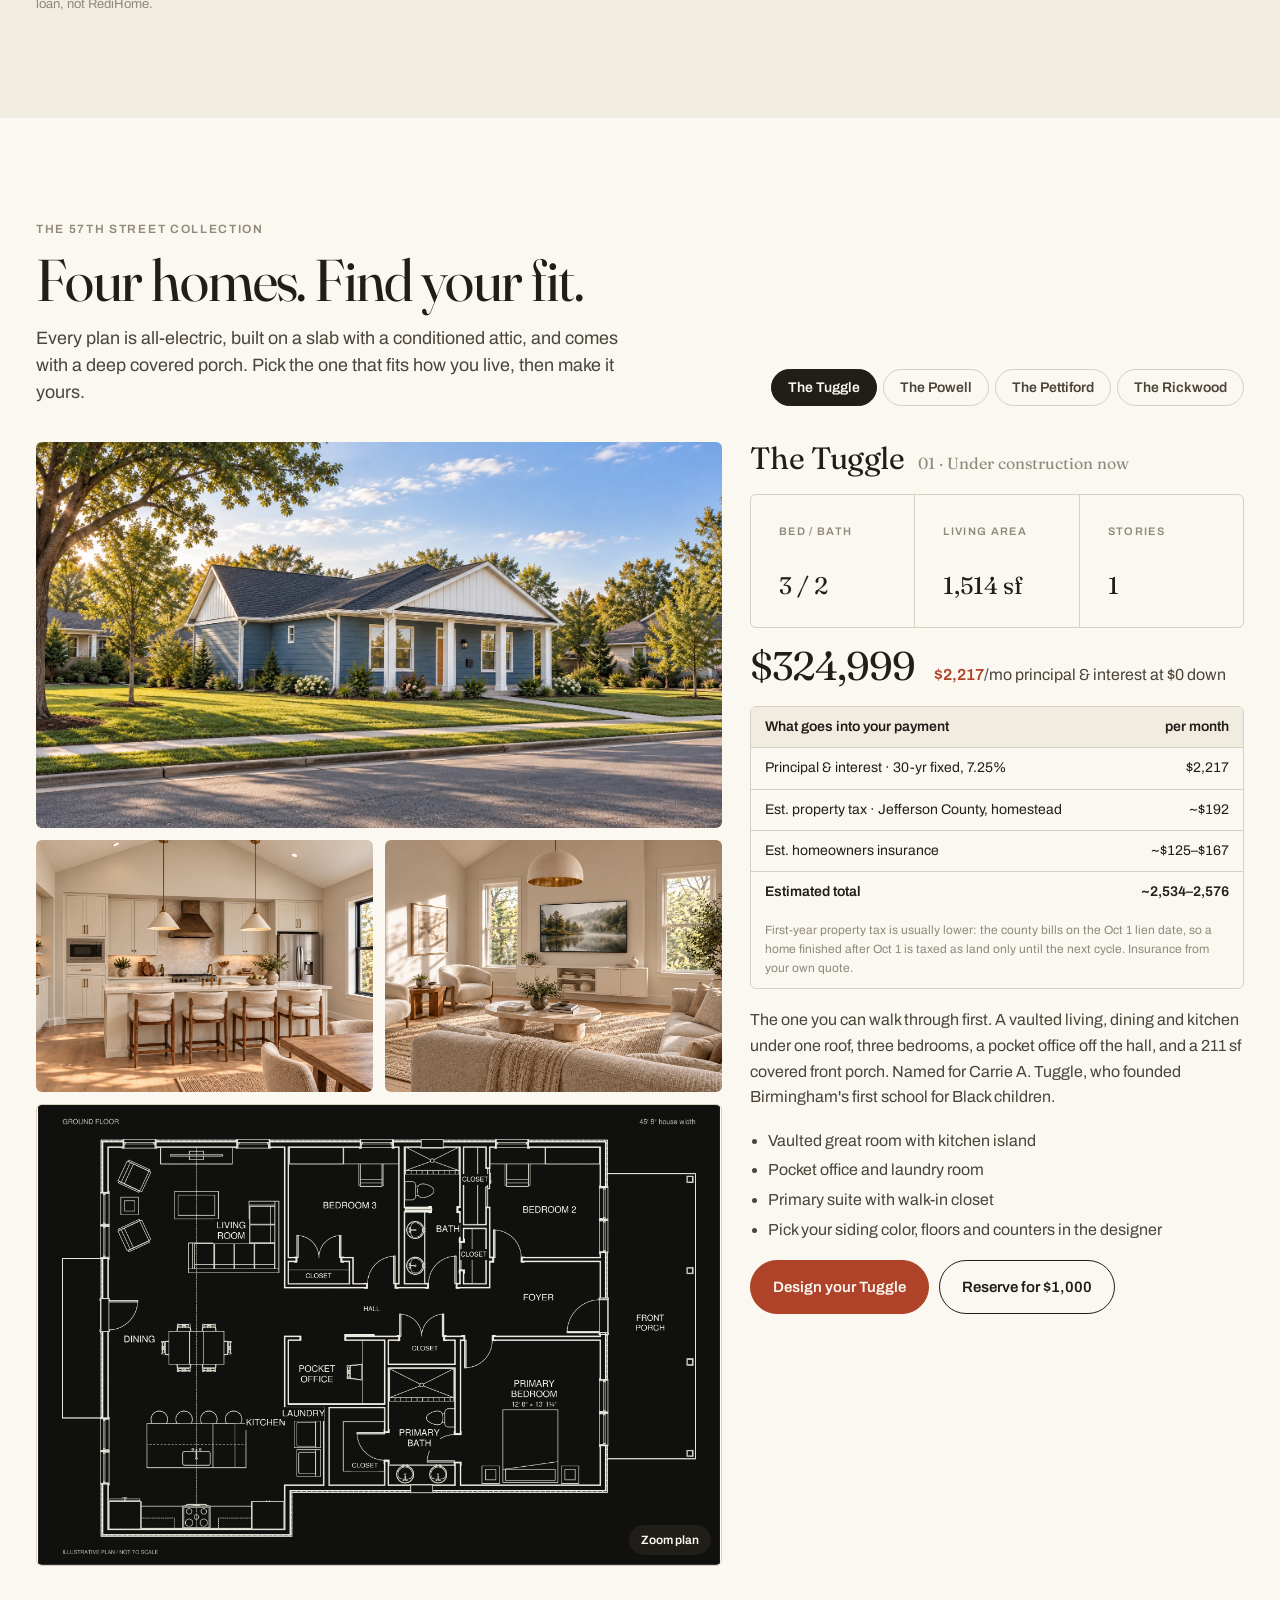
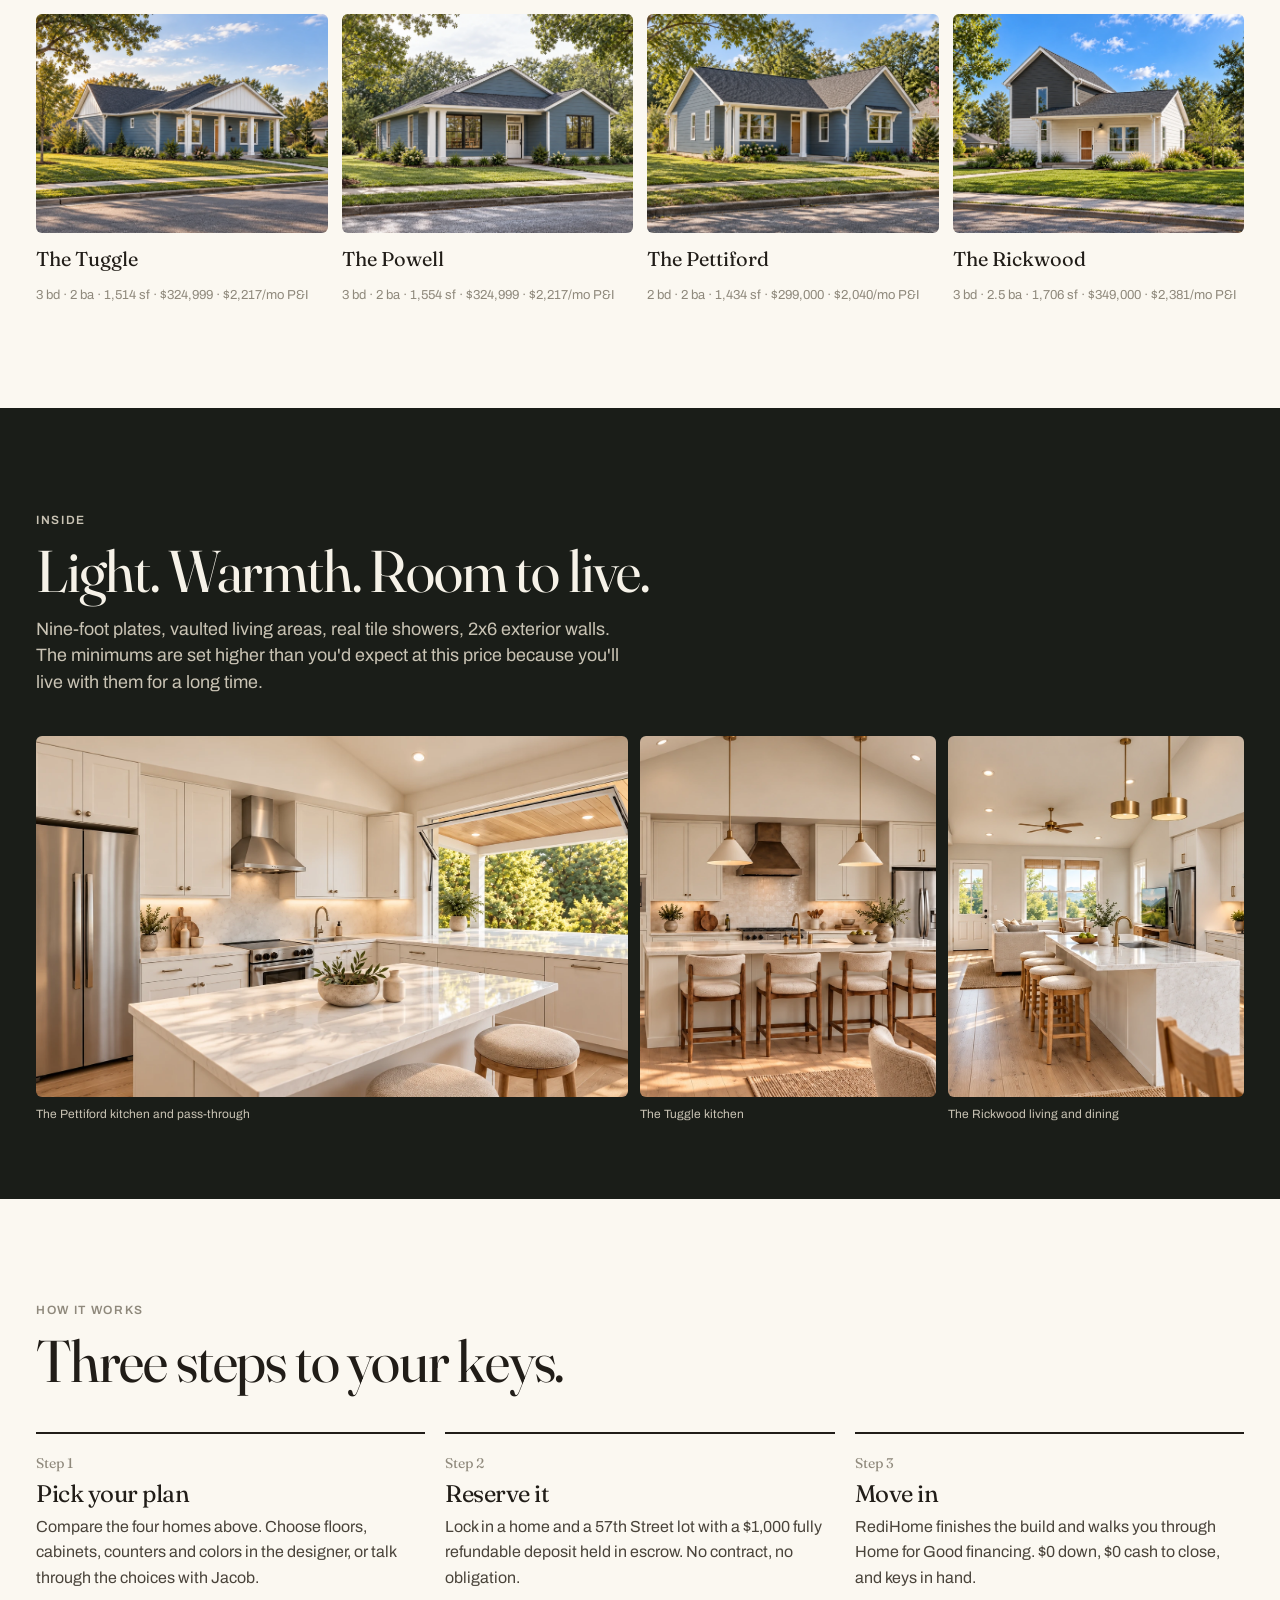
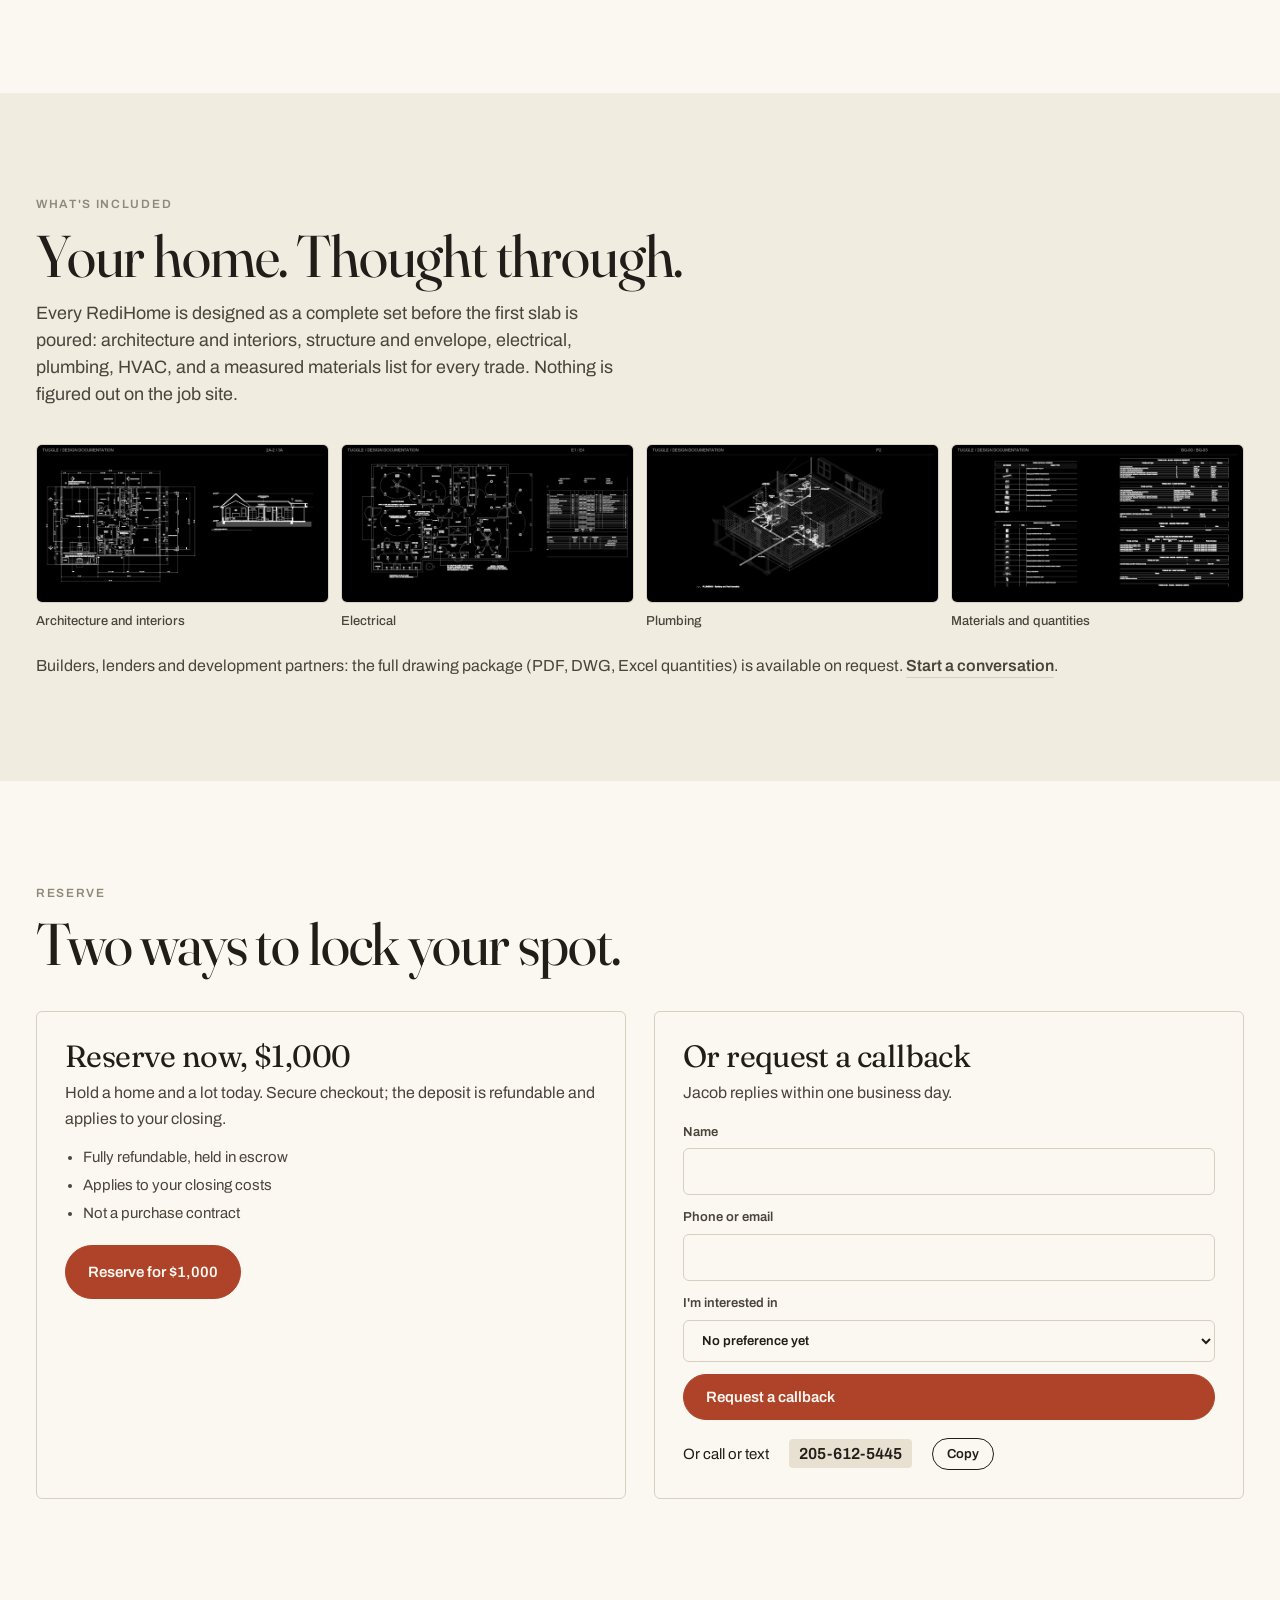
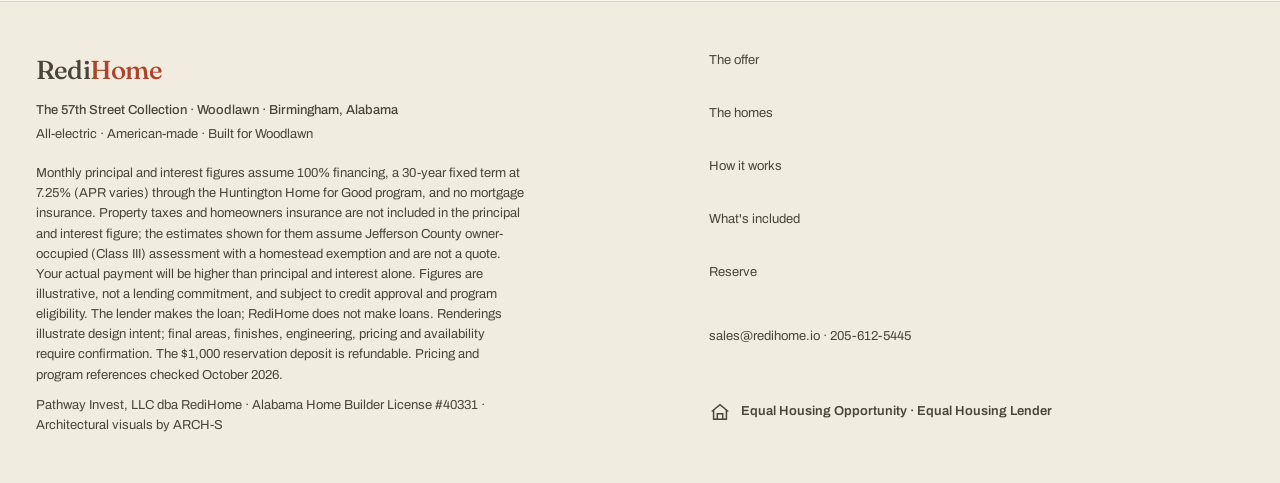
==== commit a2042801: "Blend Arch-S renderings with live offer; P&I at 7.25% with tax/insurance shown separately - Four pla" ====
--- a/index.html
+++ b/index.html
@@ -1,341 +1,542 @@
-<!DOCTYPE html>
+<!doctype html>
 <html lang="en">
 <head>
-  <meta charset="UTF-8">
-  <meta name="viewport" content="width=device-width, initial-scale=1.0">
-  <link rel="preconnect" href="https://fonts.googleapis.com">
-  <link rel="preconnect" href="https://fonts.gstatic.com" crossorigin>
-  <link href="https://fonts.googleapis.com/css2?family=Fraunces:ital,opsz,wght@0,9..144,400..900;1,9..144,400..900&family=Archivo:wght@400;500;600;700&display=swap" rel="stylesheet">
-  <title>RediHome | The 57th Street Collection — Woodlawn, Birmingham</title>
-  <meta name="description" content="Brand-new, all-electric homes in Woodlawn from about $2,215/month. $0 down, $0 closing costs, no PMI through Cadence Bank's Right@Home program.">
-  <style>
-  :root{
-    --bone:#F1ECE0; --bone-2:#E8E1D2; --paper:#FBF8F1;
-    --brick:#AF4329; --brick-deep:#8F3520;
-    --ink:#211D18; --ink-2:#4A443B; --line:#D8D0BF; --green:#3C4A38;
-  }
-  *{margin:0;padding:0;box-sizing:border-box}
-  html{scroll-behavior:smooth}
-  body{font-family:'Archivo',sans-serif;background:var(--bone);color:var(--ink);line-height:1.6;-webkit-font-smoothing:antialiased}
-  img{display:block;max-width:100%}
-  a{color:inherit;text-decoration:none}
-  .wrap{max-width:1180px;margin:0 auto;padding:0 24px}
-  .eyebrow{font-size:.72rem;font-weight:700;letter-spacing:.18em;text-transform:uppercase;color:var(--brick)}
-  h1,h2,h3{font-family:'Fraunces',serif;font-weight:600;line-height:1.04;letter-spacing:-.01em}
-  .serif-i{font-style:italic;color:var(--brick)}
-
-  .anno{background:var(--brick);color:#fff;text-align:center;font-size:.74rem;font-weight:600;letter-spacing:.1em;text-transform:uppercase;padding:9px 16px}
-  header{position:sticky;top:0;z-index:50;background:rgba(241,236,224,.92);backdrop-filter:blur(8px);border-bottom:1px solid var(--line)}
-  .nav{display:flex;align-items:center;justify-content:space-between;height:64px}
-  .brand{font-family:'Fraunces',serif;font-weight:600;font-size:1.4rem;letter-spacing:-.02em}
-  .brand b{color:var(--brick)}
-  .nav-links{display:flex;align-items:center;gap:28px}
-  .nav-links a.txt{font-weight:500;font-size:.92rem;color:var(--ink-2)}
-  .nav-links a.txt:hover{color:var(--ink)}
-
-  .btn{display:inline-flex;align-items:center;justify-content:center;gap:.5em;font-family:'Archivo',sans-serif;font-weight:600;font-size:.95rem;padding:13px 22px;border-radius:2px;cursor:pointer;border:1.5px solid transparent;transition:transform .12s ease,background .15s ease}
-  .btn:hover{transform:translateY(-1px)}
-  .btn-brick{background:var(--brick);color:#fff}
-  .btn-brick:hover{background:var(--brick-deep)}
-  .btn-ghost{background:transparent;color:var(--ink);border-color:var(--ink)}
-  .btn-ghost:hover{background:var(--ink);color:var(--bone)}
-  .btn-sm{padding:9px 16px;font-size:.85rem}
-
-  .hero{padding:54px 0 24px}
-  .hero-grid{display:grid;grid-template-columns:1.05fr 1fr;gap:48px;align-items:center}
-  .hero h1{font-size:clamp(2.5rem,5.4vw,4.4rem);margin:16px 0 0}
-  .hero .lede{font-size:1.12rem;color:var(--ink-2);margin:22px 0 28px;max-width:34em}
-  .hero .lede b{color:var(--ink);font-weight:700}
-  .hero-cta{display:flex;gap:14px;flex-wrap:wrap}
-  .hero-meta{margin-top:22px;font-size:.84rem;color:var(--ink-2);letter-spacing:.02em}
-  .hero-fig{position:relative}
-  .hero-fig img{width:100%;border-radius:4px;box-shadow:0 24px 60px -28px rgba(33,29,24,.55)}
-  .hero-tag{position:absolute;left:16px;bottom:16px;background:rgba(33,29,24,.86);color:#fff;font-size:.74rem;font-weight:600;letter-spacing:.06em;padding:8px 13px;border-radius:2px}
-
-  .offer{background:var(--ink);color:var(--bone);margin-top:40px;padding:56px 0}
-  .offer .eyebrow{color:#E6A98F}
-  .offer h2{color:var(--paper);font-size:clamp(1.8rem,3.6vw,2.7rem);margin:14px 0 6px;max-width:18em}
-  .pillars{display:grid;grid-template-columns:repeat(3,1fr);gap:28px;margin-top:38px}
-  .pillar .big{font-family:'Fraunces',serif;font-weight:600;font-size:2.6rem;color:#fff;line-height:1}
-  .pillar h3{color:#fff;font-size:1.12rem;margin:10px 0 6px}
-  .pillar p{font-size:.92rem;color:#C9C1B2}
-  .offer-note{margin-top:34px;padding-top:22px;border-top:1px solid rgba(255,255,255,.16);font-size:1rem;color:#D7CFC0;max-width:46em}
-  .offer-note b{color:#fff}
-
-  .sec{padding:64px 0}
-  .sec-head{max-width:40em}
-  .sec-head h2{font-size:clamp(1.9rem,3.8vw,2.8rem);margin:12px 0 0}
-  .sec-head p{color:var(--ink-2);margin-top:14px;font-size:1.05rem}
-  .grid{display:grid;grid-template-columns:repeat(2,1fr);gap:30px;margin-top:40px}
-  .card{background:var(--paper);border:1px solid var(--line);border-radius:5px;overflow:hidden;display:flex;flex-direction:column}
-  .card-figwrap{position:relative;aspect-ratio:1500/971;background:var(--bone-2);overflow:hidden}
-  .card-figwrap img{position:absolute;inset:0;width:100%;height:100%;object-fit:cover;opacity:0;transition:opacity .45s ease}
-  .card-figwrap img.on{opacity:1}
-  .badge{position:absolute;top:14px;left:14px;background:var(--brick);color:#fff;font-size:.68rem;font-weight:700;letter-spacing:.12em;text-transform:uppercase;padding:6px 11px;border-radius:2px;z-index:2}
-  .badge.soon{background:var(--green)}
-  .card-body{padding:24px 24px 26px;display:flex;flex-direction:column;flex:1}
-  .card-body h3{font-size:1.7rem}
-  .card-sub{font-size:.82rem;color:var(--ink-2);letter-spacing:.04em;text-transform:uppercase;font-weight:600;margin-top:6px}
-  .price-row{display:flex;align-items:baseline;gap:14px;margin:16px 0 4px;flex-wrap:wrap}
-  .price{font-family:'Fraunces',serif;font-weight:600;font-size:1.6rem}
-  .permo{font-size:1rem;color:var(--brick);font-weight:700}
-  .permo span{color:var(--ink-2);font-weight:500;font-size:.82rem}
-  .card p.desc{font-size:.95rem;color:var(--ink-2);margin:10px 0 18px}
-  .swatches{display:flex;gap:10px;margin:4px 0 18px;align-items:center}
-  .swatch{width:30px;height:30px;border-radius:50%;border:2px solid #fff;box-shadow:0 0 0 1px var(--line);cursor:pointer;padding:0}
-  .swatch[aria-pressed="true"]{box-shadow:0 0 0 2px var(--ink)}
-  .swatch-label{font-size:.8rem;color:var(--ink-2);font-weight:600}
-  .card-cta{margin-top:auto}
-
-  .steps{background:var(--bone-2);padding:64px 0}
-  .steps-grid{display:grid;grid-template-columns:repeat(3,1fr);gap:30px;margin-top:40px}
-  .step .num{font-family:'Fraunces',serif;font-style:italic;font-weight:500;font-size:2.4rem;color:var(--brick)}
-  .step h3{font-size:1.3rem;margin:6px 0 8px}
-  .step p{font-size:.96rem;color:var(--ink-2)}
-
-  /* reserve */
-  .rsec{padding:72px 0}
-  .res-layout{display:grid;grid-template-columns:1fr 1fr;gap:48px;align-items:start}
-  .res-copy h2{font-size:clamp(1.9rem,3.8vw,2.8rem);margin:12px 0 0}
-  .res-copy p{color:var(--ink-2);font-size:1.06rem;margin:16px 0 8px;max-width:30em}
-  .res-copy p b{color:var(--ink)}
-  .res-list{list-style:none;margin:18px 0 0}
-  .res-list li{padding:11px 0 11px 30px;position:relative;border-top:1px solid var(--line);font-size:.96rem}
-  .res-list li:first-child{border-top:none}
-  .res-list li::before{content:"";position:absolute;left:2px;top:16px;width:13px;height:8px;border-left:2px solid var(--brick);border-bottom:2px solid var(--brick);transform:rotate(-45deg)}
-  .rcard{background:var(--paper);border:1px solid var(--line);border-radius:6px;padding:30px;box-shadow:0 24px 60px -34px rgba(33,29,24,.5)}
-  .res-amt{font-family:'Fraunces',serif;font-weight:600;font-size:2.8rem;line-height:1;margin:6px 0 16px}
-  .res-amt small{font-size:.95rem;color:var(--ink-2);font-weight:500;font-family:'Archivo',sans-serif}
-  .rcard-pay{width:100%;font-size:1.05rem;padding:15px}
-  .orline{display:flex;align-items:center;gap:12px;margin:20px 0 6px;color:var(--ink-2);font-size:.74rem;text-transform:uppercase;letter-spacing:.12em}
-  .orline::before,.orline::after{content:"";flex:1;height:1px;background:var(--line)}
-  .rform input,.rform select,.rform textarea{width:100%;font-family:'Archivo',sans-serif;font-size:.95rem;padding:11px 13px;margin-top:9px;border:1px solid var(--line);border-radius:3px;background:#fff;color:var(--ink)}
-  .rform input:focus,.rform select:focus,.rform textarea:focus{outline:none;border-color:var(--brick);box-shadow:0 0 0 2px rgba(175,67,41,.15)}
-  .frow{display:flex;gap:9px}
-  .rform-btn{width:100%;margin-top:12px}
-  .res-secure{text-align:center;font-size:.76rem;color:var(--ink-2);margin-top:14px}
-
-  footer{background:var(--ink);color:#C9C1B2;padding:54px 0 40px;font-size:.9rem}
-  .foot-top{display:flex;justify-content:space-between;gap:30px;flex-wrap:wrap;padding-bottom:26px;border-bottom:1px solid rgba(255,255,255,.14)}
-  .foot-top .brand{color:#fff}
-  .foot-links{display:flex;gap:26px;flex-wrap:wrap}
-  .foot-links a:hover{color:#fff}
-  .disc{margin-top:24px;font-size:.76rem;line-height:1.7;color:#9A9384;max-width:62em}
-  .ehl{display:inline-flex;align-items:center;gap:8px;margin-top:14px;font-size:.76rem;color:#B8B0A1}
-
-  .res-hero{padding:54px 0}
-  .res-grid{display:grid;grid-template-columns:1.05fr .95fr;gap:52px;align-items:center}
-  .res-hero h1{font-size:clamp(2.3rem,4.8vw,3.7rem);margin:14px 0 0}
-  .res-hero .lede{font-size:1.12rem;color:var(--ink-2);margin:20px 0 6px;max-width:32em}
-  #greet{font-weight:700;color:var(--ink)}
-
-  @media(max-width:860px){
-    .hero-grid,.res-layout,.res-grid{grid-template-columns:1fr;gap:32px}
-    .pillars,.steps-grid{grid-template-columns:1fr;gap:24px}
-    .grid{grid-template-columns:1fr}
-    .nav-links a.txt{display:none}
-    .hero-fig{order:-1}
-  }
-  @media(prefers-reduced-motion:reduce){*{transition:none!important;scroll-behavior:auto}}
+<meta charset="utf-8">
+<meta name="viewport" content="width=device-width,initial-scale=1,viewport-fit=cover">
+<meta name="description" content="Four predesigned, all-electric homes in Woodlawn, Birmingham. $0 down, $0 cash to close through the Huntington Home for Good program. Reserve for $1,000.">
+<meta property="og:title" content="RediHome | The 57th Street Collection">
+<meta property="og:image" content="assets/v5_tuggle-exterior-wide.webp">
+<title>RediHome 57th Street</title>
+<link rel="preconnect" href="https://fonts.googleapis.com">
+<link rel="stylesheet" href="https://fonts.googleapis.com/css2?family=Fraunces:ital,opsz,wght@0,9..144,300..700;1,9..144,300..700&family=Archivo:wght@400;500;600;700&display=swap">
+<style>
+/* Layout: full-bleed photographic bands (Oscar's editorial scale) on Jacob's warm RediHome palette; one spec strip does the selling; one accent (rust) reserved for the offer and the reserve action. */
+:root{
+  --bg:#FBF8F1; --surface:#F1ECE0; --surface-2:#E8E1D2; --line:#D7CFC0;
+  --ink:#211D18; --ink-2:#4A443B; --muted:#8F897C;
+  --accent:#AF4329; --accent-ink:#FBF8F1; --sage:#7E8A6B; --navy:#3C4A38;
+  --film:#1A1D18; --film-ink:#F6F2E8; --film-muted:#C9C3B4;
+  --display:"Fraunces","Iowan Old Style",Georgia,serif;
+  --body:"Archivo","Helvetica Neue",Arial,sans-serif;
+  --pad:max(16px,env(safe-area-inset-left,0px));
+  --padr:max(16px,env(safe-area-inset-right,0px));
+  --max:1240px; --radius:6px;
+}
+@media (prefers-color-scheme:dark){:root:not([data-theme="light"]){
+  --bg:#161714; --surface:#1E201B; --surface-2:#272A24; --line:#383B33;
+  --ink:#F3EFE5; --ink-2:#CFC9BB; --muted:#8F8C80;
+  --accent:#D9774F; --accent-ink:#161714; --sage:#9AA68A; --navy:#A9B5A1;
+  --film:#0F110E; --film-ink:#F6F2E8; --film-muted:#B9B3A4; color-scheme:dark}}
+:root[data-theme="dark"]{
+  --bg:#161714; --surface:#1E201B; --surface-2:#272A24; --line:#383B33;
+  --ink:#F3EFE5; --ink-2:#CFC9BB; --muted:#8F8C80;
+  --accent:#D9774F; --accent-ink:#161714; --sage:#9AA68A; --navy:#A9B5A1;
+  --film:#0F110E; --film-ink:#F6F2E8; --film-muted:#B9B3A4; color-scheme:dark}
+
+*{box-sizing:border-box}
+html{scroll-behavior:smooth;scroll-padding-top:72px}
+@media (prefers-reduced-motion:reduce){html{scroll-behavior:auto}*{transition:none!important;animation:none!important}}
+body{margin:0;background:var(--bg);color:var(--ink);font:16px/1.6 var(--body);-webkit-font-smoothing:antialiased}
+body::before{content:"";position:fixed;inset:0 0 auto;height:env(safe-area-inset-top,0px);z-index:40;background:var(--bg)}
+img{display:block;max-width:100%;height:auto}
+a{color:inherit}
+h1,h2,h3,h4,p{margin:0}
+h1,h2,h3{font-family:var(--display);font-weight:400;letter-spacing:-.02em;line-height:1.05;text-wrap:balance}
+h1{font-size:clamp(44px,7vw,96px);font-variation-settings:"opsz" 144}
+h2{font-size:clamp(34px,4.6vw,64px);font-variation-settings:"opsz" 96}
+h3{font-size:clamp(24px,2.4vw,32px)}
+.eyebrow{font-family:var(--body);font-size:12px;font-weight:600;letter-spacing:.14em;text-transform:uppercase;color:var(--muted)}
+.lede{font-size:clamp(17px,1.4vw,20px);line-height:1.5;color:var(--ink-2);max-width:60ch}
+.num{font-variant-numeric:tabular-nums}
+.wrap{max-width:var(--max);margin-inline:auto;padding-left:var(--pad);padding-right:var(--padr)}
+section{padding-block:clamp(56px,8vw,120px)}
+.band{background:var(--surface)}
+.btn{display:inline-flex;align-items:center;gap:10px;font-family:var(--body);font-weight:600;font-size:15px;padding:14px 22px;border-radius:999px;border:1.5px solid var(--ink);text-decoration:none;cursor:pointer;background:none;color:inherit;transition:transform .15s ease,background .15s ease}
+.btn:hover{transform:translateY(-1px)}
+.btn.primary{background:var(--accent);border-color:var(--accent);color:var(--accent-ink)}
+.btn.light{border-color:var(--film-ink);color:var(--film-ink)}
+.btn.light.primary{background:var(--film-ink);color:var(--film);border-color:var(--film-ink)}
+.btn:focus-visible,a:focus-visible,button:focus-visible,select:focus-visible,input:focus-visible{outline:2px solid var(--accent);outline-offset:4px}
+.link{font-weight:600;text-decoration:none;border-bottom:1.5px solid var(--line);padding-bottom:3px}
+.link:hover{border-color:var(--accent)}
+
+/* banner + header */
+.ticker{background:var(--navy);color:#F6F2E8;font-size:13px;font-weight:500;text-align:center;padding:9px var(--padr) 9px var(--pad);letter-spacing:.02em}
+:root[data-theme="dark"] .ticker{color:var(--bg)}
+@media (prefers-color-scheme:dark){:root:not([data-theme="light"]) .ticker{color:var(--bg)}}
+header.site{position:sticky;top:env(safe-area-inset-top,0px);z-index:30;background:color-mix(in srgb,var(--bg) 88%,transparent);backdrop-filter:blur(10px);border-bottom:1px solid var(--line)}
+header.site .wrap{display:flex;align-items:center;gap:28px;height:64px}
+.wordmark{font-family:var(--display);font-size:26px;font-weight:500;letter-spacing:-.03em;text-decoration:none}
+.wordmark b{color:var(--accent);font-weight:500}
+header.site nav{margin-left:auto;display:flex;gap:26px;font-size:14px;font-weight:500}
+header.site nav a{text-decoration:none;color:var(--ink-2)}
+header.site nav a:hover{color:var(--accent)}
+header.site nav .cta{color:var(--accent)}
+@media (max-width:640px){header.site nav a:not(.cta){display:none}}
+
+/* hero film */
+.hero{position:relative;background:var(--film);color:var(--film-ink);overflow:hidden;padding:0}
+.hero img{width:100%;height:auto;aspect-ratio:16/9;object-fit:cover;object-position:50% 55%;min-height:520px;max-height:86svh}
+.hero .shade{position:absolute;inset:0;background:linear-gradient(180deg,rgba(0,0,0,.08) 0%,rgba(0,0,0,0) 35%,rgba(10,12,9,.82) 100%)}
+.hero .copy{position:absolute;left:0;right:0;bottom:0;padding:0 var(--padr) clamp(28px,5vw,64px) var(--pad)}
+.hero .copy .wrap{display:grid;grid-template-columns:1fr auto;gap:28px;align-items:end;padding:0}
+.hero h1{color:var(--film-ink);margin-bottom:14px}
+.hero .lede{color:var(--film-muted);max-width:52ch}
+.hero .actions{display:flex;flex-wrap:wrap;gap:12px;margin-top:24px}
+.hero ol{list-style:none;margin:0;padding:0;display:grid;gap:6px;font-size:14px;color:var(--film-muted);min-width:200px}
+.hero ol a{text-decoration:none;display:flex;gap:14px;padding:6px 0;border-bottom:1px solid rgba(255,255,255,.18)}
+.hero ol a:hover{color:var(--film-ink)}
+.hero ol span{font-family:var(--display);color:var(--film-ink);font-size:12px;opacity:.7;min-width:1.6em}
+@media (max-width:760px){.hero .copy .wrap{grid-template-columns:1fr}.hero ol{display:none}.hero img{aspect-ratio:4/5}}
+
+/* offer */
+.offer-grid{display:grid;grid-template-columns:repeat(3,1fr);gap:18px;margin-top:40px}
+.stat{background:var(--bg);border:1px solid var(--line);border-radius:var(--radius);padding:26px 24px}
+.stat .big{font-family:var(--display);font-size:clamp(44px,5vw,68px);line-height:1;color:var(--accent);letter-spacing:-.03em}
+.stat h3{font-size:19px;font-family:var(--body);font-weight:600;margin:12px 0 6px}
+.stat p{color:var(--ink-2);font-size:15px}
+.compare{margin-top:28px;display:grid;grid-template-columns:1fr 1fr;border:1px solid var(--line);border-radius:var(--radius);overflow:hidden;background:var(--bg)}
+.compare>div{padding:22px 24px}
+.compare>div+div{border-left:1px solid var(--line)}
+.compare .k{font-size:12px;letter-spacing:.12em;text-transform:uppercase;color:var(--muted);font-weight:600}
+.compare .v{font-family:var(--display);font-size:34px;line-height:1.1;margin-top:6px}
+.compare .v.good{color:var(--sage)}
+.compare small{display:block;color:var(--ink-2);margin-top:6px}
+@media (max-width:820px){.offer-grid{grid-template-columns:1fr}.compare{grid-template-columns:1fr}.compare>div+div{border-left:0;border-top:1px solid var(--line)}}
+
+/* collection */
+.sec-head{display:grid;grid-template-columns:1fr auto;gap:24px;align-items:end;margin-bottom:36px}
+@media (max-width:760px){.sec-head{grid-template-columns:1fr}}
+.tabs{display:flex;gap:6px;flex-wrap:wrap}
+.tab{font-family:var(--body);font-weight:600;font-size:14px;padding:10px 16px;border-radius:999px;border:1.5px solid var(--line);background:none;color:var(--ink-2);cursor:pointer}
+.tab[aria-selected="true"]{background:var(--ink);color:var(--bg);border-color:var(--ink)}
+.plan{display:none;grid-template-columns:1.25fr .9fr;gap:28px;align-items:start}
+.plan.active{display:grid}
+.plan .media{display:grid;gap:12px}
+.plan .media img{border-radius:var(--radius);width:100%;aspect-ratio:16/9;object-fit:cover}
+.plan .media .pair{display:grid;grid-template-columns:1fr 1fr;gap:12px}
+.plan .media .pair img{aspect-ratio:4/3}
+.plan .info{position:sticky;top:84px;display:grid;gap:18px}
+.plan .info .title{display:flex;align-items:baseline;gap:14px}
+.plan .info .title small{font-family:var(--display);color:var(--muted);font-size:16px}
+.specs{display:grid;grid-template-columns:repeat(3,1fr);gap:1px;background:var(--line);border:1px solid var(--line);border-radius:var(--radius);overflow:hidden}
+.specs div{background:var(--bg);padding:14px 14px}
+.specs .k{font-size:11px;letter-spacing:.12em;text-transform:uppercase;color:var(--muted);font-weight:600}
+.specs .v{font-family:var(--display);font-size:24px;line-height:1.1;margin-top:4px}
+.price{display:flex;align-items:baseline;gap:18px;flex-wrap:wrap}
+.price .amt{font-family:var(--display);font-size:40px;letter-spacing:-.02em;line-height:1}
+.price .mo{color:var(--ink-2)}
+.price .mo b{color:var(--accent);font-weight:600}
+.plan .info p{color:var(--ink-2)}
+.pay{border:1px solid var(--line);border-radius:var(--radius);background:var(--bg);font-size:14px}
+.pay div{display:flex;justify-content:space-between;gap:12px;padding:9px 14px;border-top:1px solid var(--line)}
+.pay div:first-child{border-top:0}
+.pay .hd{font-weight:600;background:var(--surface)}
+.pay .tot{font-weight:600}
+.pay .note{display:block;font-size:12px;color:var(--muted);padding:8px 14px 10px}
+.plan .info ul{margin:0;padding-left:18px;color:var(--ink-2);display:grid;gap:4px}
+.plan .actions{display:flex;flex-wrap:wrap;gap:10px}
+.planimg{position:relative;border:1px solid var(--line);border-radius:var(--radius);background:#fff;overflow:hidden}
+.planimg img{aspect-ratio:auto!important;object-fit:contain!important;border-radius:0!important;max-height:460px;margin:auto}
+.planimg button{position:absolute;right:10px;bottom:10px;font:600 12px var(--body);padding:8px 12px;border-radius:999px;border:0;background:var(--ink);color:var(--bg);cursor:pointer}
+.plan .upper{display:none}
+.plan.two .upper{display:block}
+@media (max-width:900px){.plan{grid-template-columns:1fr}.plan .info{position:static}}
+
+/* all four strip */
+.strip{display:grid;grid-template-columns:repeat(4,1fr);gap:14px;margin-top:48px}
+.strip a{text-decoration:none;display:grid;gap:10px}
+.strip img{aspect-ratio:4/3;object-fit:cover;border-radius:var(--radius);width:100%}
+.strip .n{font-family:var(--display);font-size:20px}
+.strip .s{font-size:13px;color:var(--muted)}
+@media (max-width:820px){.strip{grid-template-columns:repeat(2,1fr)}}
+
+/* interiors film */
+.film{background:var(--film);color:var(--film-ink)}
+.film .eyebrow{color:var(--film-muted)}
+.film .lede{color:var(--film-muted)}
+.film h2{color:var(--film-ink)}
+.gallery{display:grid;grid-template-columns:2fr 1fr 1fr;gap:12px;margin-top:40px}
+.gallery img{width:100%;aspect-ratio:16/10;object-fit:cover;border-radius:var(--radius)}
+.gallery img:first-child{grid-row:span 2;aspect-ratio:auto;height:100%}
+.gallery figure{margin:0}
+.gallery figcaption{font-size:12px;color:var(--film-muted);margin-top:8px}
+@media (max-width:760px){.gallery{grid-template-columns:1fr 1fr}.gallery figure:first-child{grid-column:span 2}}
+
+/* steps */
+.steps{display:grid;grid-template-columns:repeat(3,1fr);gap:20px;margin-top:40px}
+.step{border-top:2px solid var(--ink);padding-top:18px}
+.step .n{font-family:var(--display);font-size:14px;color:var(--muted)}
+.step h3{margin:6px 0 8px;font-size:24px}
+.step p{color:var(--ink-2)}
+@media (max-width:760px){.steps{grid-template-columns:1fr}}
+
+/* package */
+.sheets{display:grid;grid-template-columns:repeat(4,1fr);gap:12px;margin-top:36px}
+.sheets figure{margin:0}
+.sheets img{border:1px solid var(--line);border-radius:var(--radius);background:#fff;width:100%;aspect-ratio:1320/715;object-fit:cover}
+.sheets figcaption{font-size:13px;color:var(--ink-2);margin-top:8px;font-weight:500}
+@media (max-width:820px){.sheets{grid-template-columns:1fr 1fr}}
+
+/* reserve */
+.reserve{display:grid;grid-template-columns:1fr 1fr;gap:28px;margin-top:36px}
+.card{background:var(--bg);border:1px solid var(--line);border-radius:var(--radius);padding:28px}
+.card h3{margin-bottom:8px}
+.card p{color:var(--ink-2)}
+.card ul{margin:14px 0 0;padding-left:18px;color:var(--ink-2);display:grid;gap:4px;font-size:15px}
+form{display:grid;gap:12px;margin-top:16px}
+label{font-size:13px;font-weight:600;color:var(--ink-2);display:grid;gap:6px}
+input,select{font:inherit;padding:12px 14px;border:1.5px solid var(--line);border-radius:var(--radius);background:var(--bg);color:var(--ink);width:100%}
+.ok{display:none;background:var(--surface-2);padding:14px;border-radius:var(--radius);font-weight:500}
+@media (max-width:820px){.reserve{grid-template-columns:1fr}}
+.contact{display:flex;gap:20px;flex-wrap:wrap;align-items:center;margin-top:18px;font-size:15px}
+.contact code{font:600 16px var(--body);background:var(--surface-2);padding:6px 10px;border-radius:4px}
+
+/* footer */
+footer{background:var(--surface);border-top:1px solid var(--line);padding-block:48px;font-size:13px;color:var(--ink-2)}
+footer .wrap{display:grid;grid-template-columns:1.2fr 1fr;gap:32px}
+footer .legal{max-width:70ch;line-height:1.55}
+footer .cols{display:grid;gap:8px}
+footer a{text-decoration:none}
+footer .eho{display:flex;gap:10px;align-items:center;font-weight:600;margin-top:10px}
+footer .eho svg{width:22px;height:22px}
+@media (max-width:760px){footer .wrap{grid-template-columns:1fr}}
+
+/* modal */
+.modal{position:fixed;inset:0;background:rgba(10,10,8,.9);z-index:60;display:none;flex-direction:column;padding:calc(12px + env(safe-area-inset-top,0px)) var(--padr) calc(12px + env(safe-area-inset-bottom,0px)) var(--pad)}
+.modal.open{display:flex}
+.modal .bar{display:flex;gap:8px;justify-content:flex-end;color:#fff}
+.modal .bar button{font:600 14px var(--body);padding:8px 14px;border-radius:999px;border:1px solid #fff;background:none;color:#fff;cursor:pointer}
+.modal .view{flex:1;overflow:auto;margin-top:10px;display:grid;place-items:center}
+.modal img{transform-origin:center;transition:transform .15s ease;max-width:none;width:min(1200px,100%)}
 </style>
 </head>
-<body id="top">
-  <div class="anno">Now under construction in Woodlawn &nbsp;·&nbsp; Move in for $0 down &amp; $0 closing costs</div>
-  <header>
-    <div class="wrap nav">
-      <div class="brand">RediHome<b>.</b></div>
-      <nav class="nav-links">
-        <a class="txt" href="#offer">The Offer</a>
-        <a class="txt" href="#collection">The Homes</a>
-        <a class="btn btn-brick btn-sm" href="#reserve">Reserve</a>
-      </nav>
-    </div>
-  </header>
-
-  <section class="hero wrap">
-    <div class="hero-grid">
-      <div>
-        <span class="eyebrow">The 57th Street Collection · Woodlawn, Birmingham AL</span>
-        <h1>A brand-new home for <span class="serif-i">$0 down.</span></h1>
-        <p class="lede">The Tuggle — our first all-electric home in Woodlawn — runs <b>about $2,395 a month</b> with no down payment, no closing costs, and no PMI, financed through Cadence Bank's Right@Home program. You design it. You reserve it. You move in.</p>
-        <div class="hero-cta">
-          <a class="btn btn-brick" href="https://plans.livesiteapp.com/?planId=1a1d986a-36d1-4f9c-bf08-150b03cbdc45" target="_blank" rel="noopener">Design your Tuggle →</a>
-          <a class="btn btn-ghost" href="#reserve">Reserve for $1,000</a>
-        </div>
-        <p class="hero-meta">THE TUGGLE · 3 BED · 2 BATH · 1,541 SF · ALL-ELECTRIC · UNDER CONSTRUCTION NOW</p>
-      </div>
-      <figure class="hero-fig">
-        <img src="[data-uri]" alt="The Tuggle — a new all-electric single-story home in Woodlawn, navy siding with white trim and a covered front porch">
-        <figcaption class="hero-tag">141 57th St S · The Tuggle</figcaption>
-      </figure>
-    </div>
-  </section>
-
-  <section class="offer" id="offer">
-    <div class="wrap">
-      <span class="eyebrow">Why you can actually own this</span>
-      <h2>You don't shop by sticker price. You shop by the payment — and the cash it takes to get in the door.</h2>
-      <div class="pillars">
-        <div class="pillar"><div class="big">$0</div><h3>Down payment</h3><p>100% financing through Cadence Bank's Right@Home Emerging Communities program. Woodlawn qualifies.</p></div>
-        <div class="pillar"><div class="big">$0</div><h3>Cash to close</h3><p>Cadence covers up to $5,000 in closing costs and RediHome covers the rest. You walk in with nothing and walk out with keys.</p></div>
-        <div class="pillar"><div class="big">$0</div><h3>Mortgage insurance</h3><p>No PMI — ever. That single line is why this beats an FHA payment instead of just matching it.</p></div>
-      </div>
-      <p class="offer-note">Compare it straight up: with FHA you'd write an <b>$11,375 check at closing</b> and still pay <b>more every month</b> than Right@Home. Here, zero down is also the <b>lowest</b> payment. That almost never happens.</p>
-    </div>
-  </section>
-
-  <section class="sec wrap" id="collection">
-    <div class="sec-head">
-      <span class="eyebrow">The Collection · Four plans, named for Birmingham</span>
-      <h2>Pick your plan. Then make it yours.</h2>
-      <p>Every home is all-electric, American-made, and built for Woodlawn. Payments shown are full monthly estimates — principal, interest, taxes, and insurance — at $0 down.</p>
-    </div>
-    <div class="grid">
-
-      <article class="card">
-        <div class="card-figwrap">
-          <span class="badge">Under construction</span>
-          <img class="tug" data-tug="1" src="[data-uri]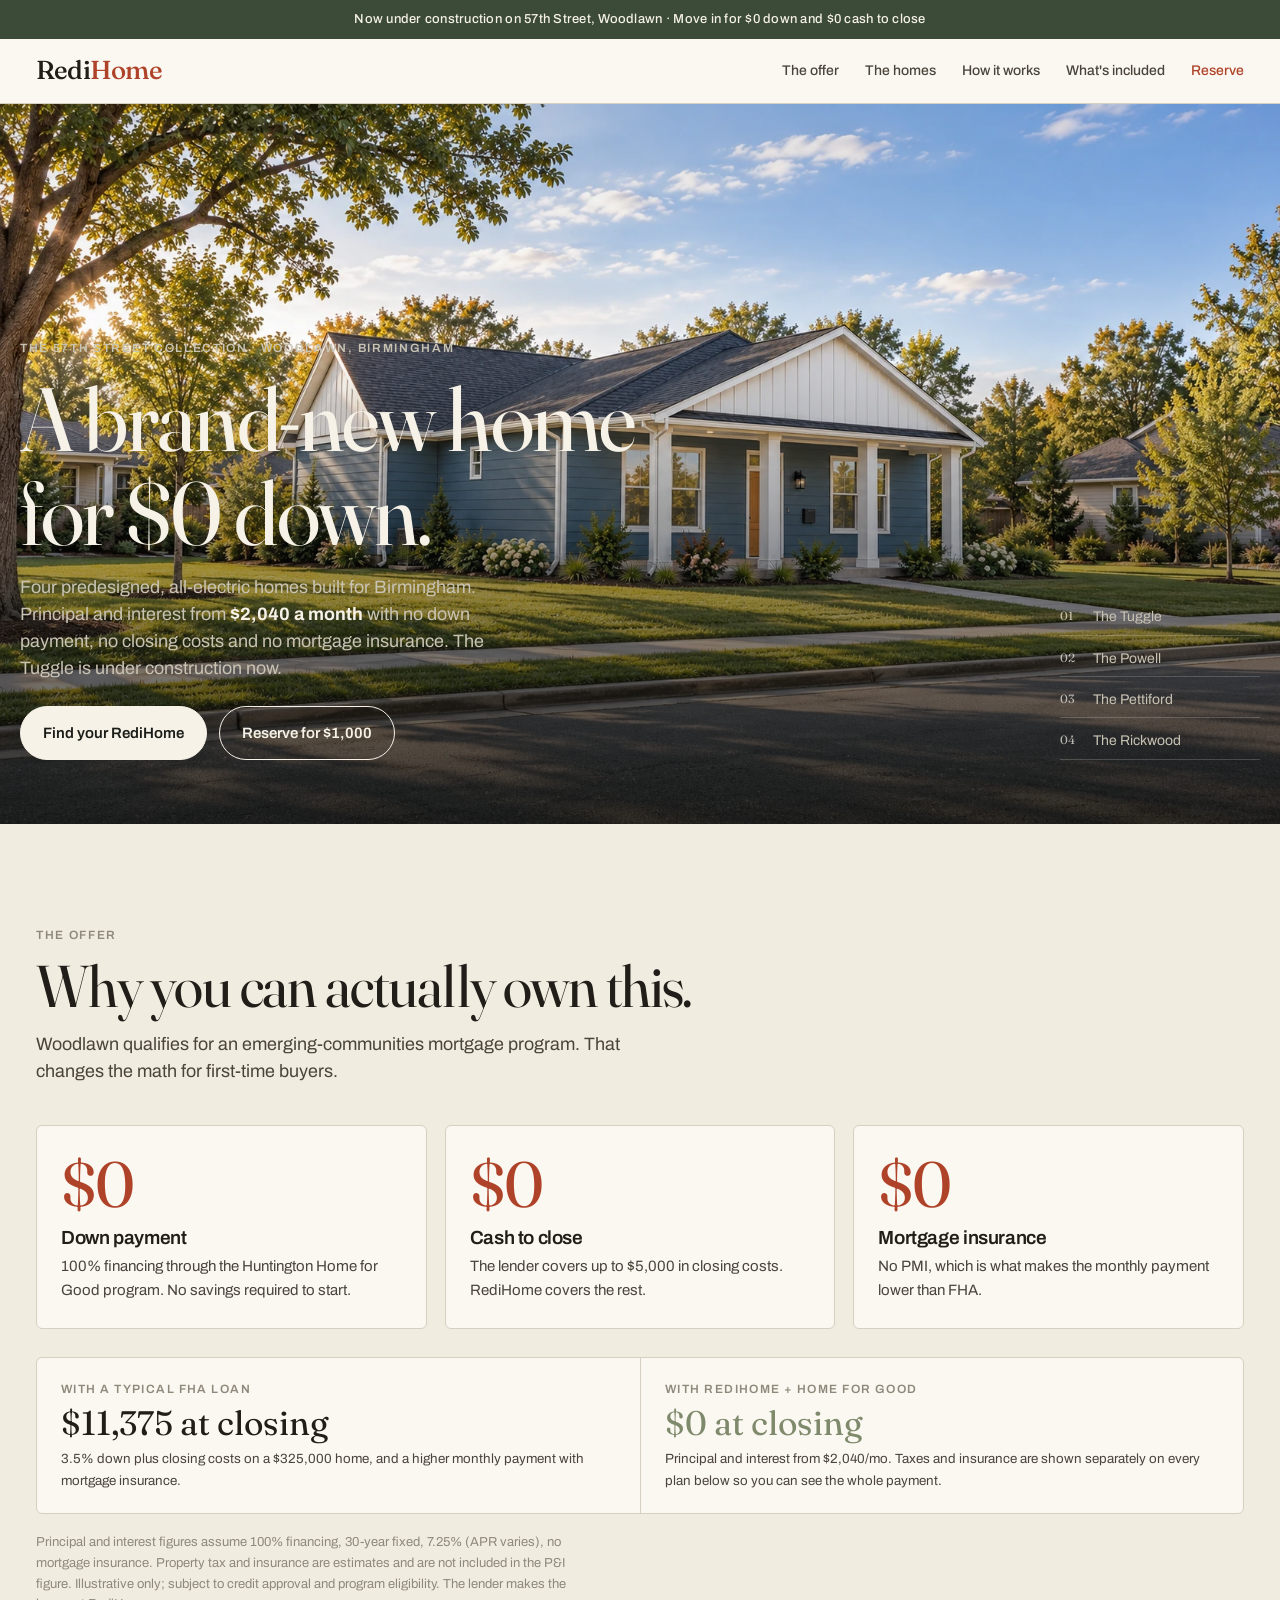
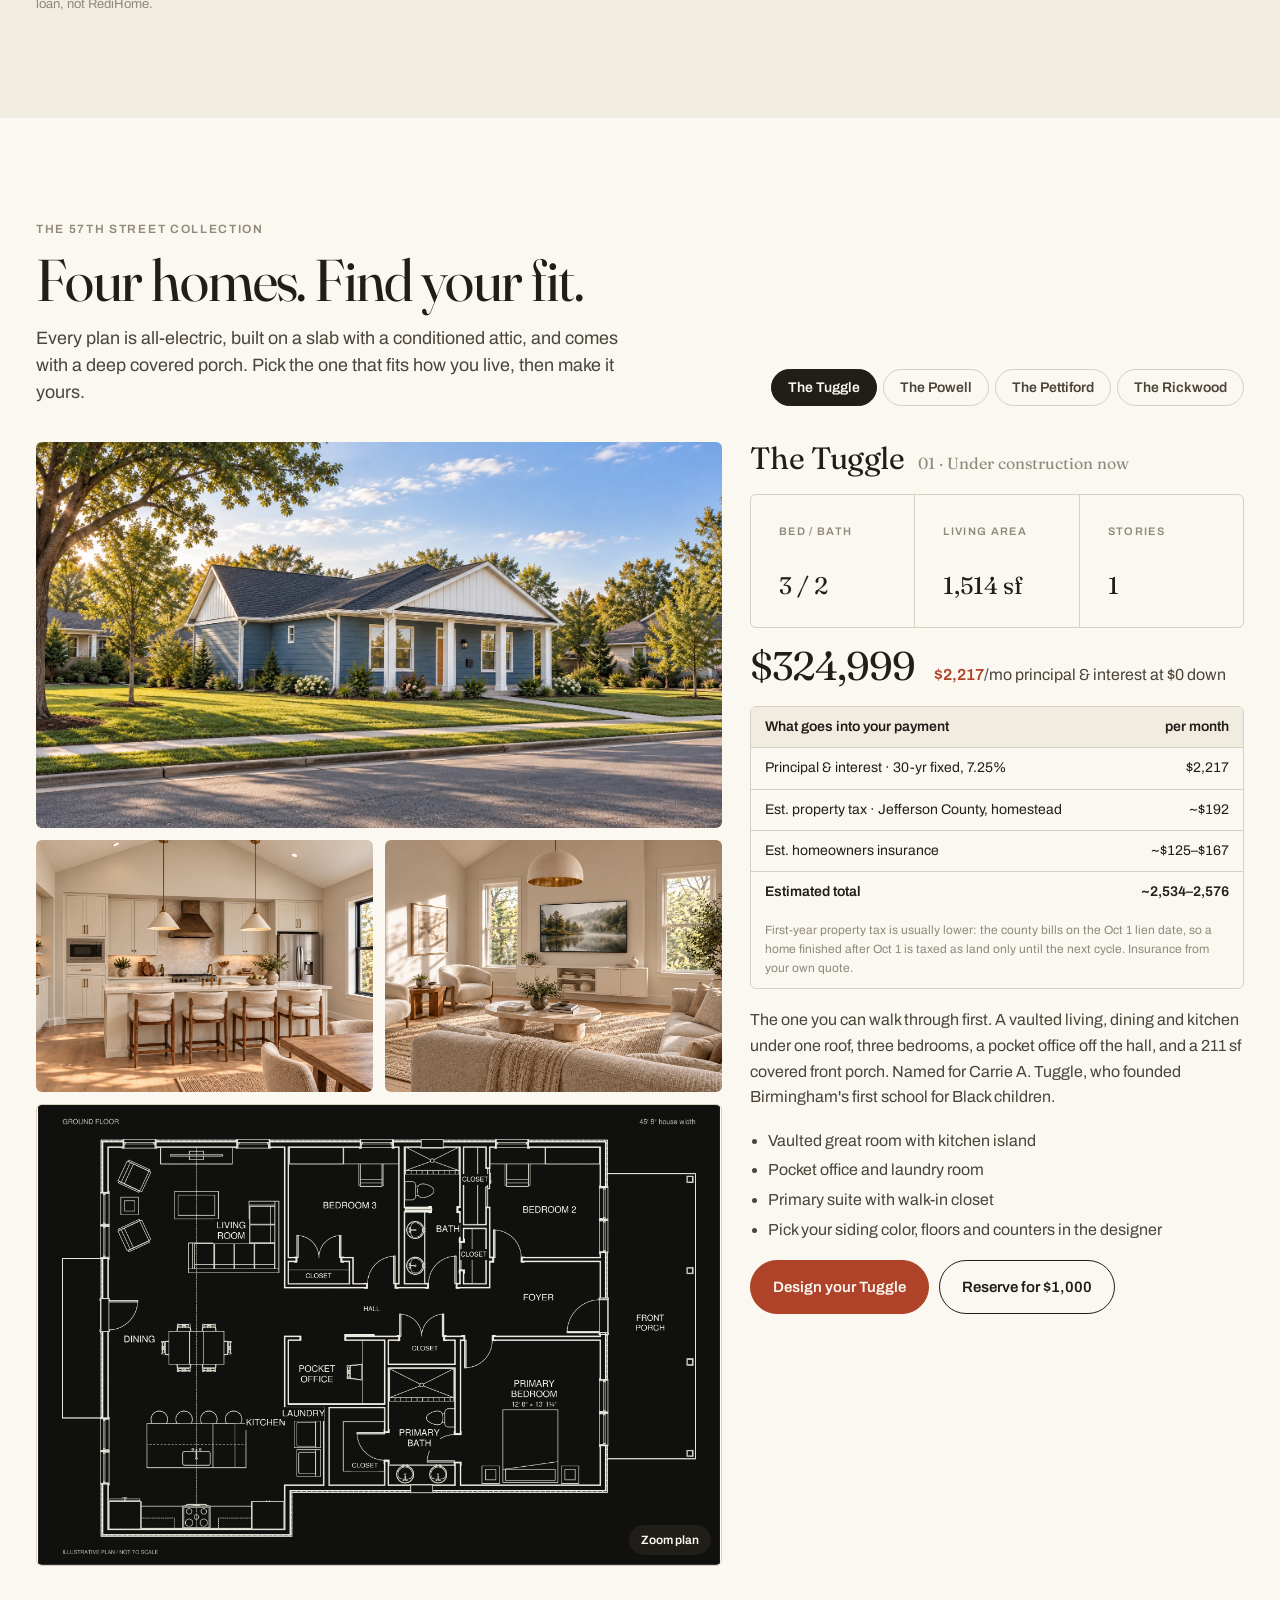
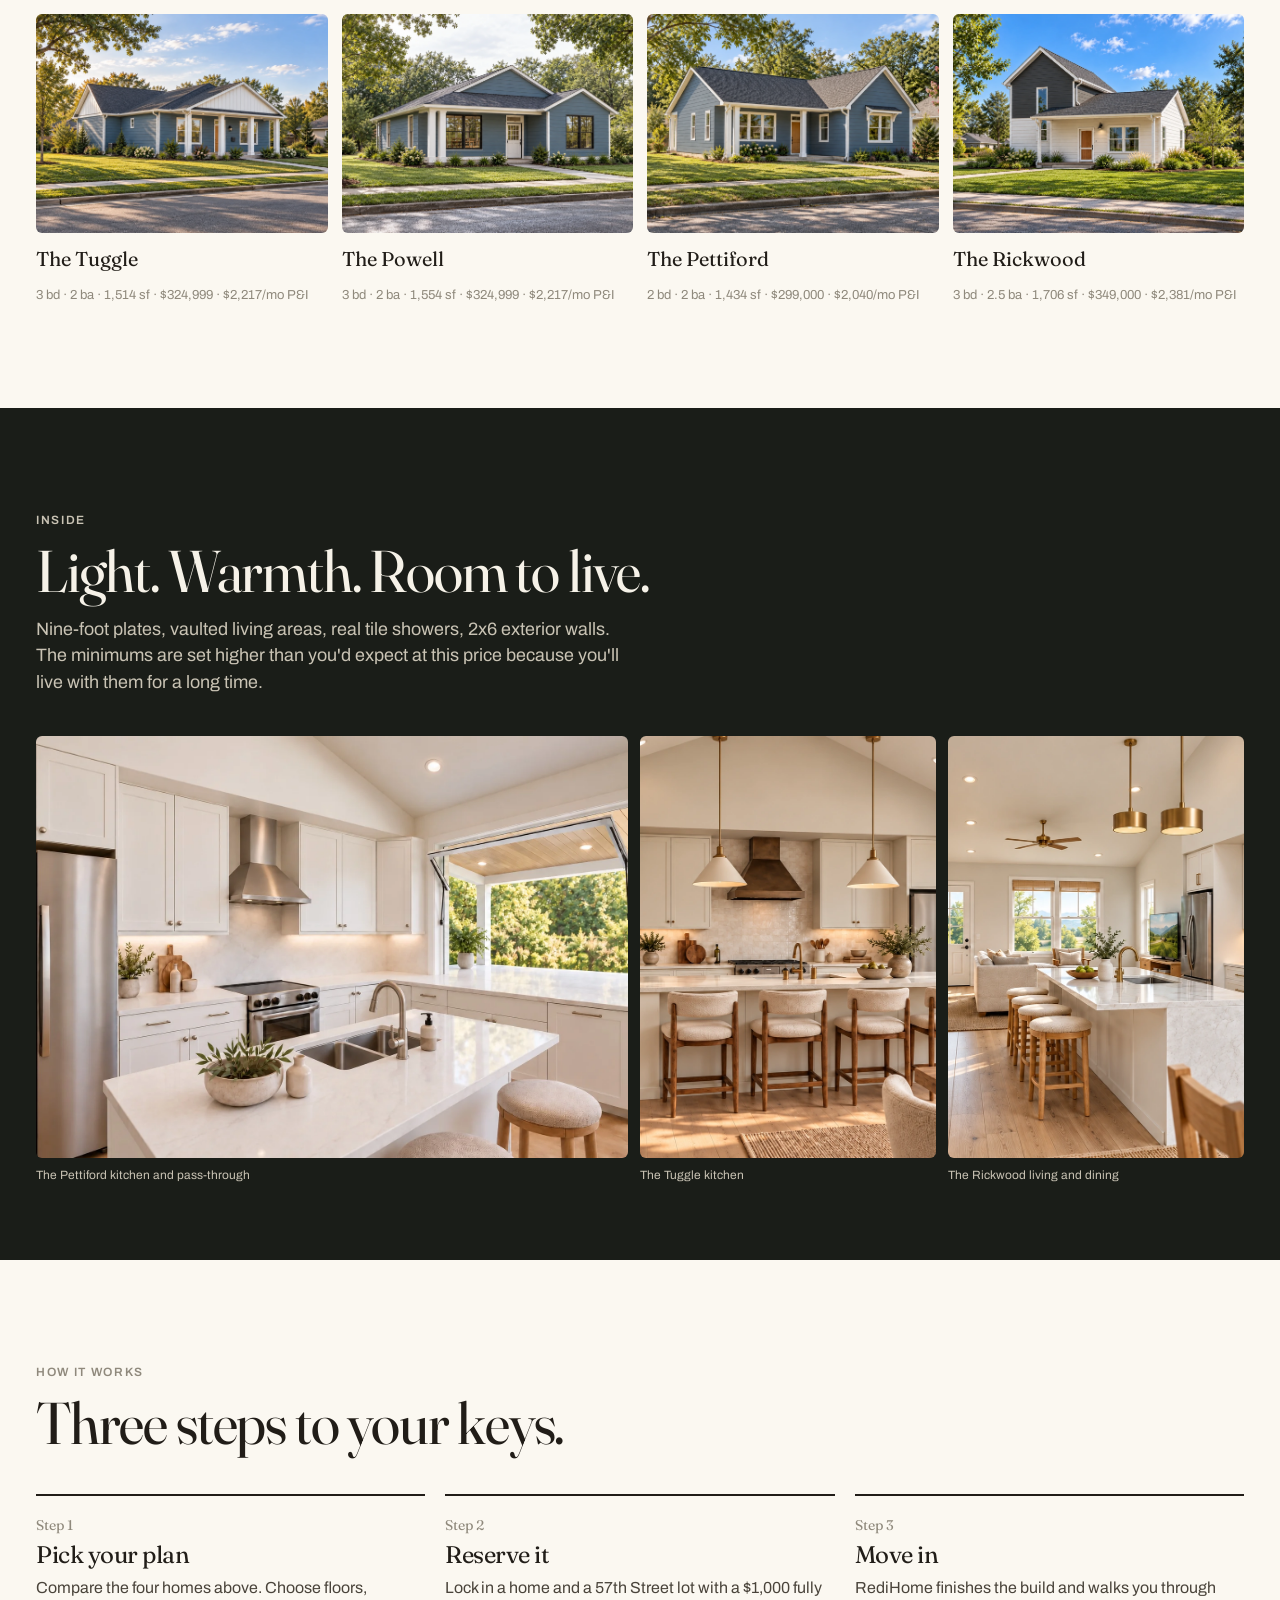
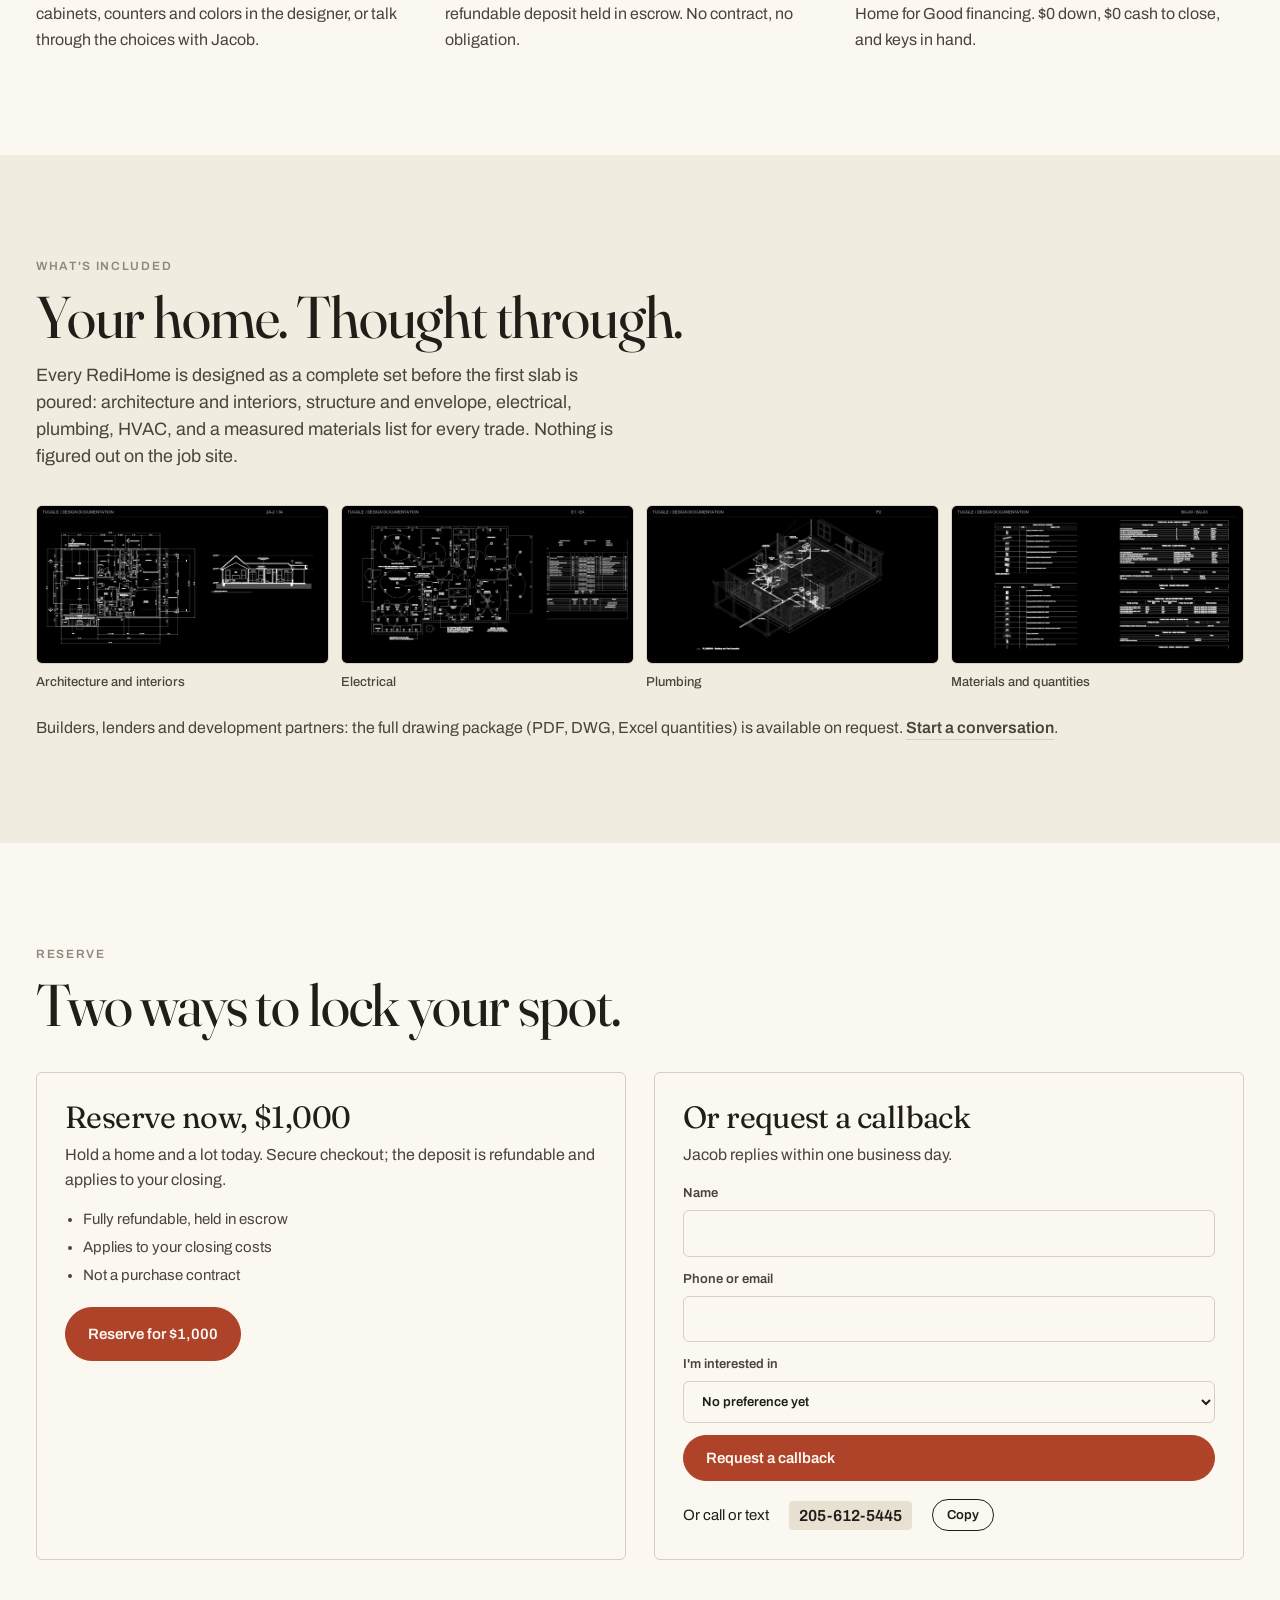
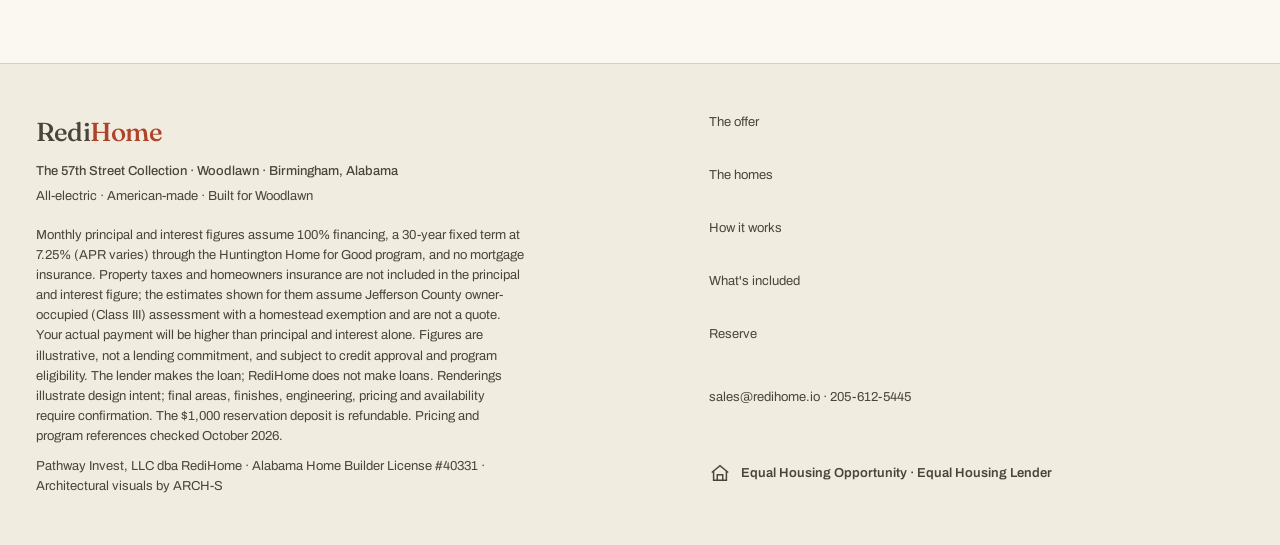
==== commit d87ace04: "Pettiford: use correct kitchen / pass-through rendering Co-Authored-By: Claude Fable 5.1 <noreply@an" ====
--- a/index.html
+++ b/index.html
@@ -349,7 +349,7 @@
     <div class="media">
       <img src="assets/v5_pettiford-exterior-wide.webp" alt="The Pettiford exterior with a 12:12 front gable and covered porch">
       <div class="pair">
-        <img src="assets/v6_pettiford-interior-wide.webp" alt="The Pettiford kitchen island and the pass-through window to the rear porch">
+        <img src="assets/v6_pettiford-kitchen-wide.webp" alt="The Pettiford kitchen island and the pass-through window to the rear porch">
         <img src="assets/v6_pettiford-living-wide.webp" alt="The Pettiford living room">
       </div>
       <div class="planimg"><img src="assets/v6_plans_pettiford.webp" alt="The Pettiford floor plan"><button type="button" data-zoom="assets/v6_plans_pettiford.webp">Zoom plan</button></div>
@@ -422,7 +422,7 @@
   <h2 style="margin-top:10px">Light. Warmth. Room to live.</h2>
   <p class="lede" style="margin-top:14px">Nine-foot plates, vaulted living areas, real tile showers, 2x6 exterior walls. The minimums are set higher than you'd expect at this price because you'll live with them for a long time.</p>
   <div class="gallery">
-    <figure><img src="assets/v6_pettiford-interior-wide.webp" alt="The Pettiford kitchen with the pass-through open to the porch"><figcaption>The Pettiford kitchen and pass-through</figcaption></figure>
+    <figure><img src="assets/v6_pettiford-kitchen-wide.webp" alt="The Pettiford kitchen with the pass-through open to the porch"><figcaption>The Pettiford kitchen and pass-through</figcaption></figure>
     <figure><img src="assets/v6_tuggle-interior-wide.webp" alt="The Tuggle kitchen"><figcaption>The Tuggle kitchen</figcaption></figure>
     <figure><img src="assets/v6_rickwood-interior-wide.webp" alt="The Rickwood living space"><figcaption>The Rickwood living and dining</figcaption></figure>
   </div>
